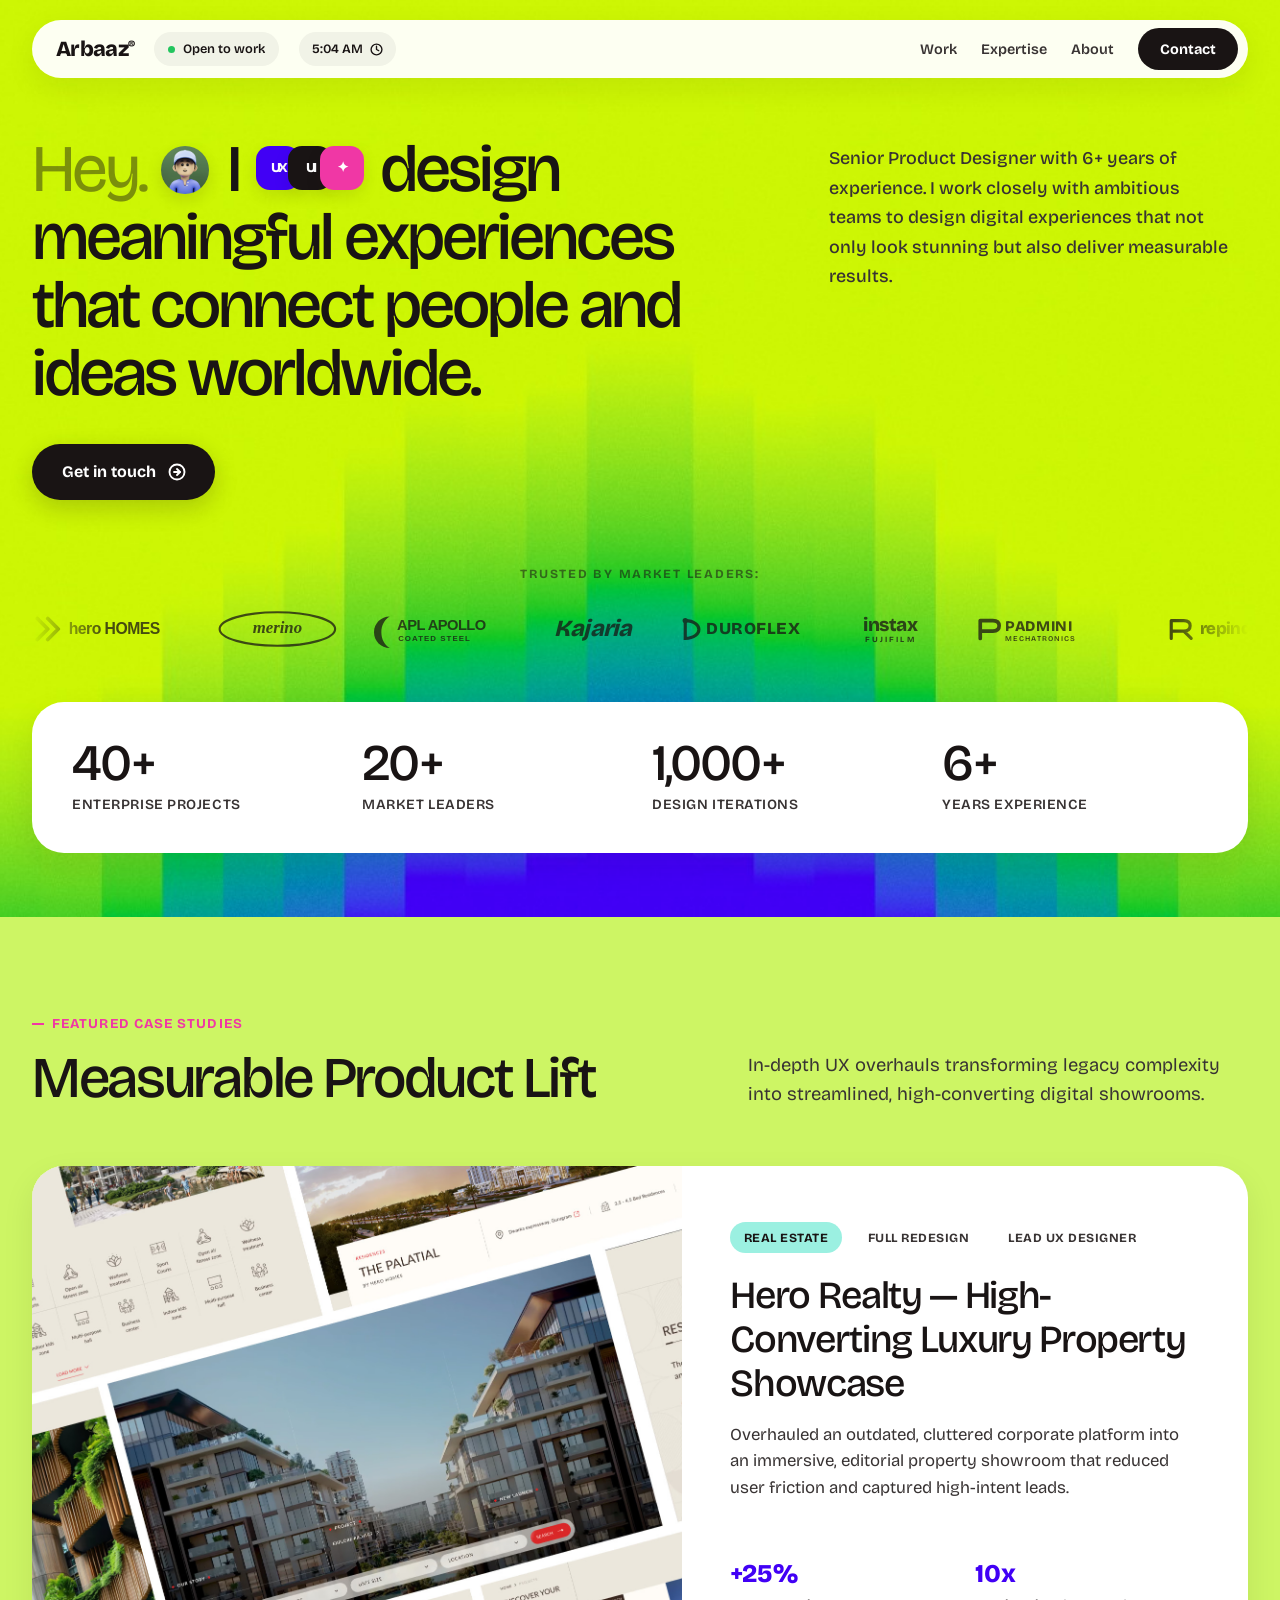
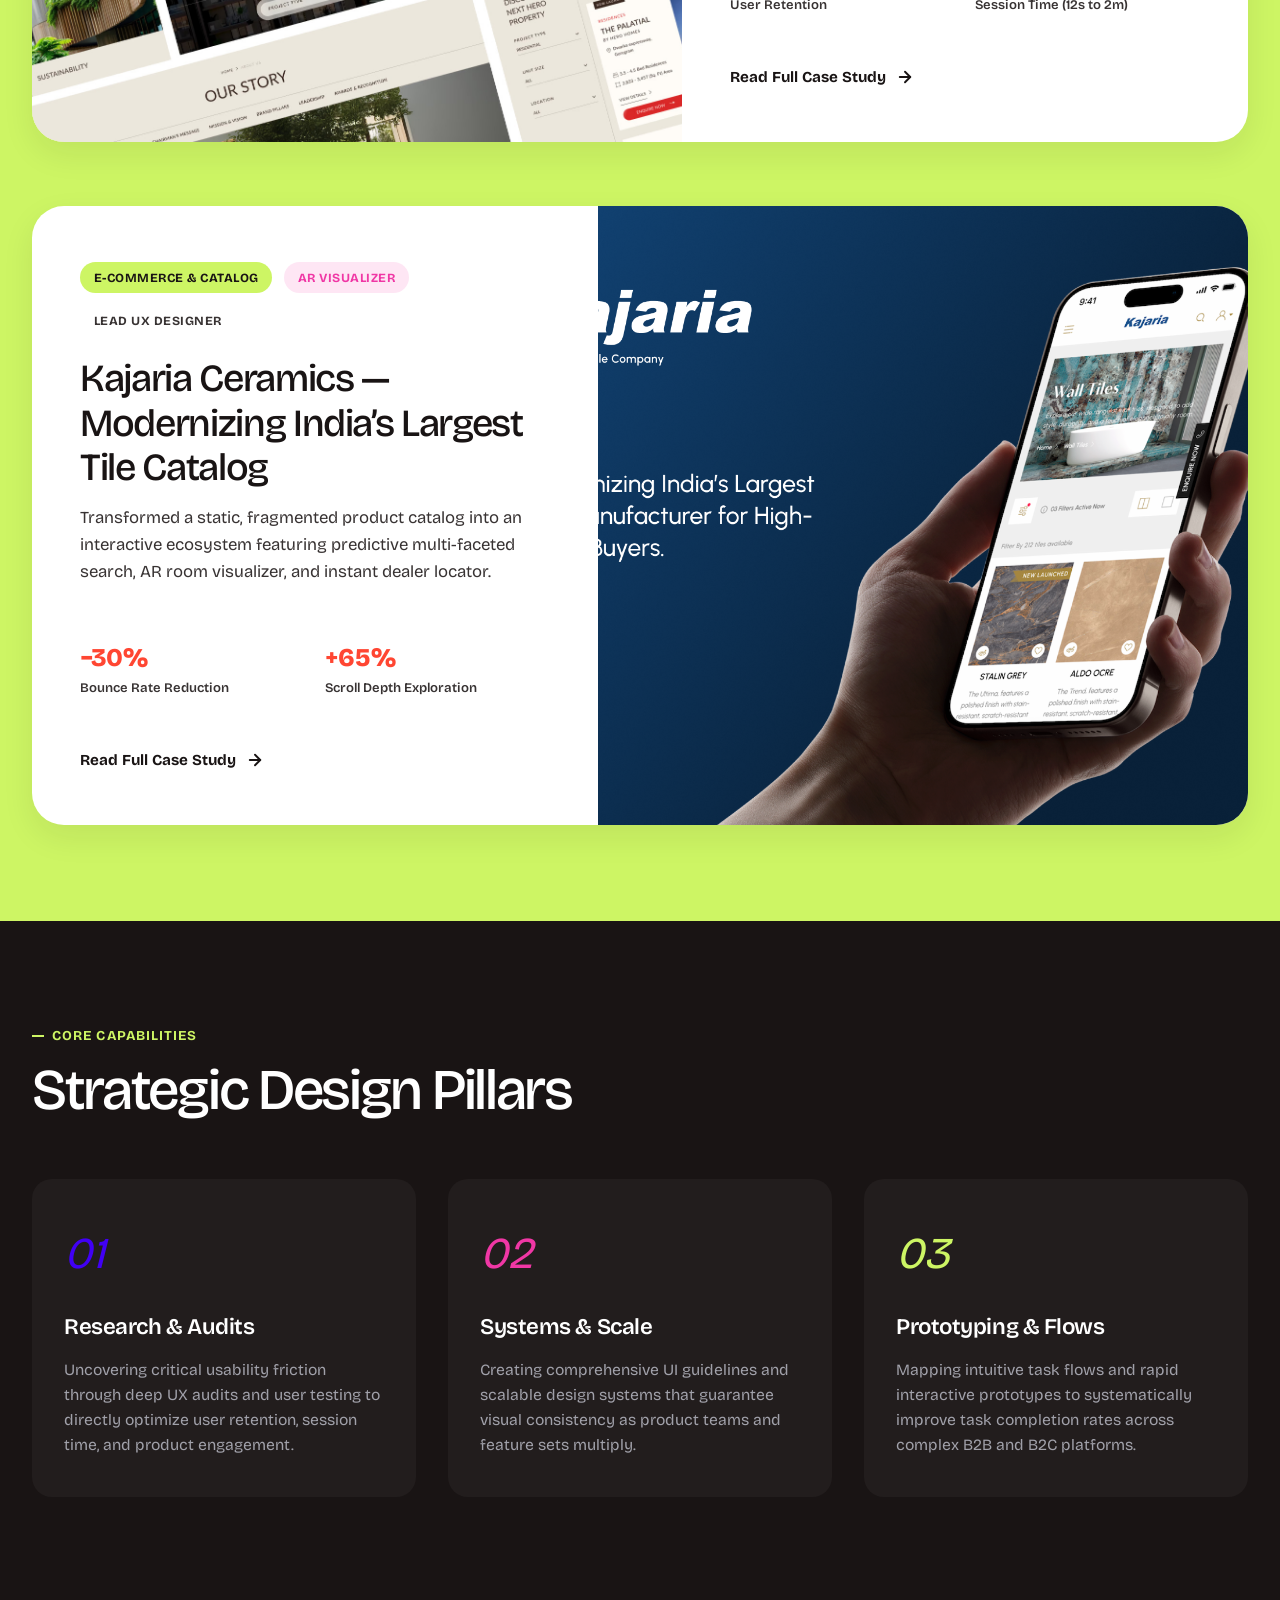
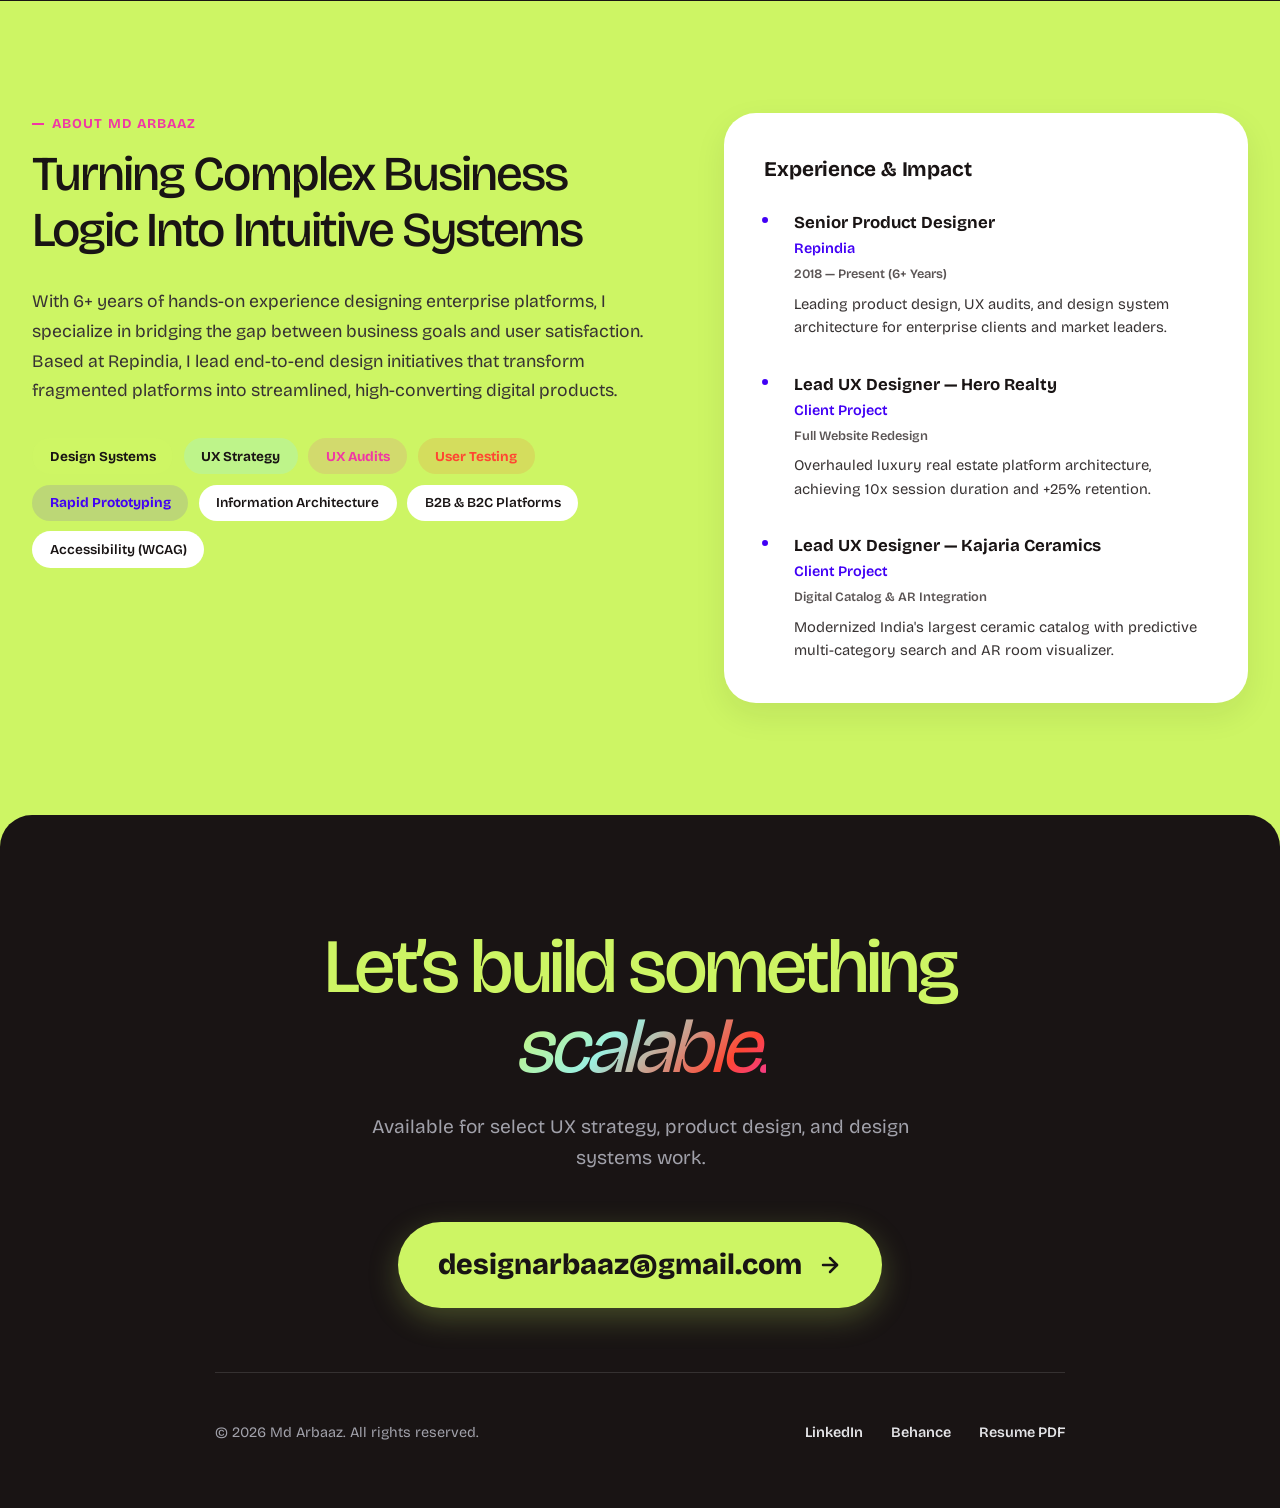
==== index.html @ 10cc4de2 "Initial commit: Md Arbaaz UX Designer portfolio with video backgrounds, case studies, and brand marq" ====
<!DOCTYPE html>
<html lang="en">
<head>
  <meta charset="UTF-8">
  <meta name="viewport" content="width=device-width, initial-scale=1.0">
  <title>Md Arbaaz | Senior UX Designer & Product Strategist</title>
  <meta name="description" content="Portfolio of Md Arbaaz, Senior UX Designer with 6+ years experience creating high-converting, scalable digital products and design systems for enterprise brands.">
  <link rel="stylesheet" href="styles.css">
</head>
<body>

  <!-- NAVBAR -->
  <header class="navbar">
    <div class="container">
      <div class="navbar-inner">
        <div class="nav-left">
          <a href="#" class="brand-logo">
            Arbaaz<sup>®</sup>
          </a>
          <div class="nav-pill-badge">
            <span class="status-indicator"></span>
            <span>Open to work</span>
          </div>
          <div class="time-pill">
            <span id="clockTime">8:00 PM</span>
            <svg width="13" height="13" viewBox="0 0 24 24" fill="none" stroke="currentColor" stroke-width="2.5" stroke-linecap="round" stroke-linejoin="round">
              <circle cx="12" cy="12" r="10"></circle>
              <polyline points="12 6 12 12 16 14"></polyline>
            </svg>
          </div>
        </div>

        <div class="nav-right">
          <a href="#work" class="nav-link">Work</a>
          <a href="#expertise" class="nav-link">Expertise</a>
          <a href="#about" class="nav-link">About</a>
          <a href="mailto:designarbaaz@gmail.com" class="nav-btn-contact">Contact</a>
        </div>
      </div>
    </div>
  </header>

  <!-- HERO SECTION -->
  <section class="hero-section" id="hero">
    <div class="hero-bg-graphic" aria-hidden="true">
      <video autoplay loop muted playsinline poster="hero-bg.jpg">
        <source src="bg-blend.mp4" type="video/mp4">
      </video>
    </div>
    <div class="container">
      <div class="hero-grid">
        <!-- LEFT COLUMN: Massive Headline + Inline Avatar Stack + CTA -->
        <div class="hero-col-left">
          <h1 class="hero-title">
            <span class="hero-hey">Hey.</span> <span class="hero-avatar-wrapper"><img src="avatar.jpg" alt="Md Arbaaz Avatar" class="hero-inline-avatar"></span> I 
            <span class="avatar-chips-stack">
              <span class="avatar-chip chip-1">UX</span>
              <span class="avatar-chip chip-2">UI</span>
              <span class="avatar-chip chip-3">✦</span>
            </span> 
            design meaningful experiences that connect people and ideas worldwide.
          </h1>

          <div class="hero-cta-wrapper">
            <a href="mailto:designarbaaz@gmail.com" class="btn-black-pill">
              <span>Get in touch</span>
              <svg width="18" height="18" viewBox="0 0 24 24" fill="none" stroke="currentColor" stroke-width="2.5" stroke-linecap="round" stroke-linejoin="round">
                <circle cx="12" cy="12" r="10"></circle>
                <polyline points="12 8 16 12 12 16"></polyline>
                <line x1="8" y1="12" x2="16" y2="12"></line>
              </svg>
            </a>
          </div>
        </div>

        <!-- RIGHT COLUMN: Top-aligned Clean Copy -->
        <div class="hero-col-right">
          <p class="hero-right-copy">
            Senior Product Designer with 6+ years of experience. I work closely with ambitious teams to design digital experiences that not only look stunning but also deliver measurable results.
          </p>
        </div>
      </div>

      <!-- HERO FIRST FOLD BRAND LOGOS MARQUEE (BOXLESS) -->
      <div class="hero-brands-container">
        <div class="hero-brands-caption">TRUSTED BY MARKET LEADERS:</div>
        <div class="hero-marquee-wrapper">
          <div class="hero-marquee-track">
            <!-- GROUP 1 -->
            <div class="hero-marquee-group">
              <div class="brand-item" title="Hero Homes">
                <svg class="brand-logo-svg" viewBox="0 0 142 40" fill="none">
                  <path d="M5 10L15 20L5 30M15 10L25 20L15 30" stroke="currentColor" stroke-width="3.5" stroke-linecap="round" stroke-linejoin="round"/>
                  <text x="35" y="25" fill="currentColor" font-family="'Inter', sans-serif" font-weight="700" font-size="15" letter-spacing="-0.5px">hero HOMES</text>
                </svg>
              </div>

              <div class="brand-item" title="Merino">
                <svg class="brand-logo-svg" viewBox="0 0 115 40" fill="none">
                  <ellipse cx="57.5" cy="20" rx="55" ry="16" stroke="currentColor" stroke-width="2" fill="none"/>
                  <text x="57.5" y="24" fill="currentColor" font-family="'Georgia', serif" font-weight="700" font-style="italic" font-size="16" text-anchor="middle">merino</text>
                </svg>
              </div>

              <div class="brand-item" title="APL Apollo">
                <svg class="brand-logo-svg" viewBox="0 0 135 40" fill="none">
                  <path d="M15 8C6.7 8 0 14.7 0 23C0 31.3 6.7 38 15 38C10 35 7 29.5 7 23C7 16.5 10 11 15 8Z" fill="currentColor"/>
                  <text x="22" y="21" fill="currentColor" font-family="'Inter', sans-serif" font-weight="800" font-size="14" letter-spacing="-0.5px">APL APOLLO</text>
                  <text x="23" y="31" fill="currentColor" font-family="'Inter', sans-serif" font-weight="600" font-size="7.5" letter-spacing="1px">COATED STEEL</text>
                </svg>
              </div>

              <div class="brand-item" title="Kajaria">
                <svg class="brand-logo-svg" viewBox="0 0 88 40" fill="none">
                  <text x="2" y="27" fill="currentColor" font-family="'Bricolage Grotesque', sans-serif" font-weight="900" font-style="italic" font-size="22" letter-spacing="-0.5px">Kajaria</text>
                </svg>
              </div>

              <div class="brand-item" title="Duroflex">
                <svg class="brand-logo-svg" viewBox="0 0 120 40" fill="none">
                  <path d="M5 12C5 12 11 12 15 15C19 18 19 23 15 26C11 29 5 29 5 29V12Z" stroke="currentColor" stroke-width="3" stroke-linecap="round"/>
                  <circle cx="5" cy="12" r="2.5" fill="currentColor"/>
                  <text x="25" y="25" fill="currentColor" font-family="'Bricolage Grotesque', sans-serif" font-weight="800" font-size="16" letter-spacing="0.5px">DUROFLEX</text>
                </svg>
              </div>

              <div class="brand-item" title="Instax Fujifilm">
                <svg class="brand-logo-svg" viewBox="0 0 92 40" fill="none">
                  <text x="46" y="22" fill="currentColor" font-family="'Bricolage Grotesque', sans-serif" font-weight="800" font-size="18" letter-spacing="-0.5px" text-anchor="middle">instax</text>
                  <text x="46" y="32" fill="currentColor" font-family="'Bricolage Grotesque', sans-serif" font-weight="700" font-size="7.5" letter-spacing="2px" text-anchor="middle">FUJIFILM</text>
                </svg>
              </div>

              <div class="brand-item" title="Padmini Mechatronics">
                <svg class="brand-logo-svg" viewBox="0 0 148 40" fill="none">
                  <path d="M5 12H17C21 12 23 14 23 17C23 20 21 22 17 22H5M5 12V29" stroke="currentColor" stroke-width="3.5" stroke-linecap="round"/>
                  <text x="29" y="22" fill="currentColor" font-family="'Bricolage Grotesque', sans-serif" font-weight="800" font-size="14" letter-spacing="0.5px">PADMINI</text>
                  <text x="29" y="31" fill="currentColor" font-family="'Bricolage Grotesque', sans-serif" font-weight="600" font-size="7" letter-spacing="1px">MECHATRONICS</text>
                </svg>
              </div>

              <div class="brand-item" title="RepIndia">
                <svg class="brand-logo-svg" viewBox="0 0 115 40" fill="none">
                  <path d="M5 12H17C21 12 23 14 23 17C23 20 21 22 17 22H5M5 12V29M17 22L24 29" stroke="currentColor" stroke-width="3" stroke-linecap="round"/>
                  <text x="32" y="25" fill="currentColor" font-family="'Bricolage Grotesque', sans-serif" font-weight="800" font-size="16" letter-spacing="-0.5px">repindia</text>
                </svg>
              </div>

              <div class="brand-item" title="Nexus Digital">
                <svg class="brand-logo-svg" viewBox="0 0 135 40" fill="none">
                  <path d="M5 10L17 30M17 10L5 30" stroke="currentColor" stroke-width="3" stroke-linecap="round"/>
                  <text x="27" y="25" fill="currentColor" font-family="'Bricolage Grotesque', sans-serif" font-weight="800" font-size="15" letter-spacing="0.5px">NEXUS</text>
                  <text x="93" y="25" fill="currentColor" font-family="'Bricolage Grotesque', sans-serif" font-weight="400" font-size="15">labs</text>
                </svg>
              </div>

              <div class="brand-item" title="Aura Health">
                <svg class="brand-logo-svg" viewBox="0 0 78 40" fill="none">
                  <circle cx="14" cy="20" r="9" stroke="currentColor" stroke-width="2.5"/>
                  <circle cx="14" cy="20" r="4" fill="currentColor"/>
                  <text x="30" y="25" fill="currentColor" font-family="'Bricolage Grotesque', sans-serif" font-weight="700" font-size="16" letter-spacing="-0.5px">aura</text>
                </svg>
              </div>

              <div class="brand-item" title="Veloce Studio">
                <svg class="brand-logo-svg" viewBox="0 0 112 40" fill="none">
                  <path d="M5 12L15 28L25 12" stroke="currentColor" stroke-width="3.5" stroke-linecap="round" stroke-linejoin="round"/>
                  <text x="33" y="25" fill="currentColor" font-family="'Bricolage Grotesque', sans-serif" font-weight="900" font-style="italic" font-size="16" letter-spacing="0.5px">VELOCE</text>
                </svg>
              </div>

              <div class="brand-item" title="Prism Systems">
                <svg class="brand-logo-svg" viewBox="0 0 100 40" fill="none">
                  <polygon points="17,10 29,30 5,30" stroke="currentColor" stroke-width="2.5" fill="none"/>
                  <text x="37" y="25" fill="currentColor" font-family="'Bricolage Grotesque', sans-serif" font-weight="700" font-size="15" letter-spacing="1px">PRISM</text>
                </svg>
              </div>

              <div class="brand-item" title="Kinetix Design">
                <svg class="brand-logo-svg" viewBox="0 0 110 40" fill="none">
                  <rect x="5" y="12" width="16" height="16" rx="4" stroke="currentColor" stroke-width="2.5" transform="rotate(15 13 20)"/>
                  <text x="31" y="25" fill="currentColor" font-family="'Bricolage Grotesque', sans-serif" font-weight="800" font-size="15" letter-spacing="-0.3px">KINETIX</text>
                </svg>
              </div>

              <div class="brand-item" title="Stellar Labs">
                <svg class="brand-logo-svg" viewBox="0 0 108 40" fill="none">
                  <path d="M13 10L16 17L23 18L18 23L19 30L13 26L7 30L8 23L3 18L10 17Z" fill="currentColor"/>
                  <text x="31" y="25" fill="currentColor" font-family="'Bricolage Grotesque', sans-serif" font-weight="700" font-size="15" letter-spacing="0.5px">STELLAR</text>
                </svg>
              </div>
            </div>

            <!-- GROUP 2 (DUPLICATE FOR SEAMLESS LOOP) -->
            <div class="hero-marquee-group" aria-hidden="true">
              <div class="brand-item" title="Hero Homes">
                <svg class="brand-logo-svg" viewBox="0 0 142 40" fill="none">
                  <path d="M5 10L15 20L5 30M15 10L25 20L15 30" stroke="currentColor" stroke-width="3.5" stroke-linecap="round" stroke-linejoin="round"/>
                  <text x="35" y="25" fill="currentColor" font-family="'Bricolage Grotesque', sans-serif" font-weight="700" font-size="15" letter-spacing="-0.5px">hero HOMES</text>
                </svg>
              </div>

              <div class="brand-item" title="Merino">
                <svg class="brand-logo-svg" viewBox="0 0 115 40" fill="none">
                  <ellipse cx="57.5" cy="20" rx="55" ry="16" stroke="currentColor" stroke-width="2" fill="none"/>
                  <text x="57.5" y="24" fill="currentColor" font-family="'Georgia', serif" font-weight="700" font-style="italic" font-size="16" text-anchor="middle">merino</text>
                </svg>
              </div>

              <div class="brand-item" title="APL Apollo">
                <svg class="brand-logo-svg" viewBox="0 0 135 40" fill="none">
                  <path d="M15 8C6.7 8 0 14.7 0 23C0 31.3 6.7 38 15 38C10 35 7 29.5 7 23C7 16.5 10 11 15 8Z" fill="currentColor"/>
                  <text x="22" y="21" fill="currentColor" font-family="'Bricolage Grotesque', sans-serif" font-weight="800" font-size="14" letter-spacing="-0.5px">APL APOLLO</text>
                  <text x="23" y="31" fill="currentColor" font-family="'Bricolage Grotesque', sans-serif" font-weight="600" font-size="7.5" letter-spacing="1px">COATED STEEL</text>
                </svg>
              </div>

              <div class="brand-item" title="Kajaria">
                <svg class="brand-logo-svg" viewBox="0 0 88 40" fill="none">
                  <text x="2" y="27" fill="currentColor" font-family="'Bricolage Grotesque', sans-serif" font-weight="900" font-style="italic" font-size="22" letter-spacing="-0.5px">Kajaria</text>
                </svg>
              </div>

              <div class="brand-item" title="Duroflex">
                <svg class="brand-logo-svg" viewBox="0 0 120 40" fill="none">
                  <path d="M5 12C5 12 11 12 15 15C19 18 19 23 15 26C11 29 5 29 5 29V12Z" stroke="currentColor" stroke-width="3" stroke-linecap="round"/>
                  <circle cx="5" cy="12" r="2.5" fill="currentColor"/>
                  <text x="25" y="25" fill="currentColor" font-family="'Bricolage Grotesque', sans-serif" font-weight="800" font-size="16" letter-spacing="0.5px">DUROFLEX</text>
                </svg>
              </div>

              <div class="brand-item" title="Instax Fujifilm">
                <svg class="brand-logo-svg" viewBox="0 0 92 40" fill="none">
                  <text x="46" y="22" fill="currentColor" font-family="'Bricolage Grotesque', sans-serif" font-weight="800" font-size="18" letter-spacing="-0.5px" text-anchor="middle">instax</text>
                  <text x="46" y="32" fill="currentColor" font-family="'Bricolage Grotesque', sans-serif" font-weight="700" font-size="7.5" letter-spacing="2px" text-anchor="middle">FUJIFILM</text>
                </svg>
              </div>

              <div class="brand-item" title="Padmini Mechatronics">
                <svg class="brand-logo-svg" viewBox="0 0 148 40" fill="none">
                  <path d="M5 12H17C21 12 23 14 23 17C23 20 21 22 17 22H5M5 12V29" stroke="currentColor" stroke-width="3.5" stroke-linecap="round"/>
                  <text x="29" y="22" fill="currentColor" font-family="'Bricolage Grotesque', sans-serif" font-weight="800" font-size="14" letter-spacing="0.5px">PADMINI</text>
                  <text x="29" y="31" fill="currentColor" font-family="'Bricolage Grotesque', sans-serif" font-weight="600" font-size="7" letter-spacing="1px">MECHATRONICS</text>
                </svg>
              </div>

              <div class="brand-item" title="RepIndia">
                <svg class="brand-logo-svg" viewBox="0 0 115 40" fill="none">
                  <path d="M5 12H17C21 12 23 14 23 17C23 20 21 22 17 22H5M5 12V29M17 22L24 29" stroke="currentColor" stroke-width="3" stroke-linecap="round"/>
                  <text x="32" y="25" fill="currentColor" font-family="'Bricolage Grotesque', sans-serif" font-weight="800" font-size="16" letter-spacing="-0.5px">repindia</text>
                </svg>
              </div>

              <div class="brand-item" title="Nexus Digital">
                <svg class="brand-logo-svg" viewBox="0 0 135 40" fill="none">
                  <path d="M5 10L17 30M17 10L5 30" stroke="currentColor" stroke-width="3" stroke-linecap="round"/>
                  <text x="27" y="25" fill="currentColor" font-family="'Bricolage Grotesque', sans-serif" font-weight="800" font-size="15" letter-spacing="0.5px">NEXUS</text>
                  <text x="93" y="25" fill="currentColor" font-family="'Bricolage Grotesque', sans-serif" font-weight="400" font-size="15">labs</text>
                </svg>
              </div>

              <div class="brand-item" title="Aura Health">
                <svg class="brand-logo-svg" viewBox="0 0 78 40" fill="none">
                  <circle cx="14" cy="20" r="9" stroke="currentColor" stroke-width="2.5"/>
                  <circle cx="14" cy="20" r="4" fill="currentColor"/>
                  <text x="30" y="25" fill="currentColor" font-family="'Bricolage Grotesque', sans-serif" font-weight="700" font-size="16" letter-spacing="-0.5px">aura</text>
                </svg>
              </div>

              <div class="brand-item" title="Veloce Studio">
                <svg class="brand-logo-svg" viewBox="0 0 112 40" fill="none">
                  <path d="M5 12L15 28L25 12" stroke="currentColor" stroke-width="3.5" stroke-linecap="round" stroke-linejoin="round"/>
                  <text x="33" y="25" fill="currentColor" font-family="'Bricolage Grotesque', sans-serif" font-weight="900" font-style="italic" font-size="16" letter-spacing="0.5px">VELOCE</text>
                </svg>
              </div>

              <div class="brand-item" title="Prism Systems">
                <svg class="brand-logo-svg" viewBox="0 0 100 40" fill="none">
                  <polygon points="17,10 29,30 5,30" stroke="currentColor" stroke-width="2.5" fill="none"/>
                  <text x="37" y="25" fill="currentColor" font-family="'Bricolage Grotesque', sans-serif" font-weight="700" font-size="15" letter-spacing="1px">PRISM</text>
                </svg>
              </div>

              <div class="brand-item" title="Kinetix Design">
                <svg class="brand-logo-svg" viewBox="0 0 110 40" fill="none">
                  <rect x="5" y="12" width="16" height="16" rx="4" stroke="currentColor" stroke-width="2.5" transform="rotate(15 13 20)"/>
                  <text x="31" y="25" fill="currentColor" font-family="'Bricolage Grotesque', sans-serif" font-weight="800" font-size="15" letter-spacing="-0.3px">KINETIX</text>
                </svg>
              </div>

              <div class="brand-item" title="Stellar Labs">
                <svg class="brand-logo-svg" viewBox="0 0 108 40" fill="none">
                  <path d="M13 10L16 17L23 18L18 23L19 30L13 26L7 30L8 23L3 18L10 17Z" fill="currentColor"/>
                  <text x="31" y="25" fill="currentColor" font-family="'Bricolage Grotesque', sans-serif" font-weight="700" font-size="15" letter-spacing="0.5px">STELLAR</text>
                </svg>
              </div>
            </div>
          </div>
        </div>
      </div>

      <!-- STATS BANNER -->
      <div class="stats-banner">
        <div class="stat-item">
          <div class="stat-value-wrap">
            <span class="stat-number" data-target="40">0</span><span class="stat-plus">+</span>
          </div>
          <span class="stat-label">Enterprise Projects</span>
        </div>

        <div class="stat-item">
          <div class="stat-value-wrap">
            <span class="stat-number" data-target="20">0</span><span class="stat-plus">+</span>
          </div>
          <span class="stat-label">Market Leaders</span>
        </div>

        <div class="stat-item">
          <div class="stat-value-wrap">
            <span class="stat-number" data-target="1000">0</span><span class="stat-plus">+</span>
          </div>
          <span class="stat-label">Design Iterations</span>
        </div>

        <div class="stat-item">
          <div class="stat-value-wrap">
            <span class="stat-number" data-target="6">0</span><span class="stat-plus">+</span>
          </div>
          <span class="stat-label">Years Experience</span>
        </div>
      </div>
    </div>
  </section>

  <!-- FEATURED CASE STUDIES -->
  <section class="case-studies-section" id="work">
    <div class="container">
      <div class="section-header">
        <div>
          <div class="section-tag">Featured Case Studies</div>
          <h2 class="section-title">Measurable Product Lift</h2>
        </div>
        <p class="section-subtitle">
          In-depth UX overhauls transforming legacy complexity into streamlined, high-converting digital showrooms.
        </p>
      </div>

      <div class="case-studies-grid">
        <!-- CASE STUDY 1: HERO REALTY -->
        <article class="case-card" id="case-hero">
          <div class="case-media">
            <img src="hero_realty.jpg" alt="Hero Realty UX Case Study Mockup" class="hero-realty-img" loading="lazy">
          </div>

          <div class="case-body">
            <div class="case-meta">
              <span class="meta-pill highlight">Real Estate</span>
              <span class="meta-pill">Full Redesign</span>
              <span class="meta-pill">Lead UX Designer</span>
            </div>

            <h3 class="case-title">Hero Realty — High-Converting Luxury Property Showcase</h3>

            <p class="case-desc">
              Overhauled an outdated, cluttered corporate platform into an immersive, editorial property showroom that reduced user friction and captured high-intent leads.
            </p>

            <div class="metrics-row">
              <div class="metric-item">
                <span class="metric-val">+25%</span>
                <span class="metric-lbl">User Retention</span>
              </div>
              <div class="metric-item">
                <span class="metric-val">10x</span>
                <span class="metric-lbl">Session Time (12s to 2m)</span>
              </div>
            </div>

            <button class="case-cta-btn" onclick="openModal('hero-realty')">
              <span>Read Full Case Study</span>
              <svg width="18" height="18" viewBox="0 0 24 24" fill="none" stroke="currentColor" stroke-width="2.5" stroke-linecap="round" stroke-linejoin="round">
                <line x1="5" y1="12" x2="19" y2="12"></line>
                <polyline points="12 5 19 12 12 19"></polyline>
              </svg>
            </button>
          </div>
        </article>

        <!-- CASE STUDY 2: KAJARIA CERAMICS -->
        <article class="case-card reverse" id="case-kajaria">
          <div class="case-media">
            <video autoplay loop muted playsinline poster="kajaria.jpg">
              <source src="thumbnail-final.mp4" type="video/mp4">
            </video>
          </div>

          <div class="case-body">
            <div class="case-meta">
              <span class="meta-pill highlight-citric">E-Commerce &amp; Catalog</span>
              <span class="meta-pill highlight-fuchsia">AR Visualizer</span>
              <span class="meta-pill">Lead UX Designer</span>
            </div>

            <h3 class="case-title">Kajaria Ceramics — Modernizing India’s Largest Tile Catalog</h3>

            <p class="case-desc">
              Transformed a static, fragmented product catalog into an interactive ecosystem featuring predictive multi-faceted search, AR room visualizer, and instant dealer locator.
            </p>

            <div class="metrics-row">
              <div class="metric-item">
                <span class="metric-val tangerine">−30%</span>
                <span class="metric-lbl">Bounce Rate Reduction</span>
              </div>
              <div class="metric-item">
                <span class="metric-val tangerine">+65%</span>
                <span class="metric-lbl">Scroll Depth Exploration</span>
              </div>
            </div>

            <button class="case-cta-btn" onclick="openModal('kajaria')">
              <span>Read Full Case Study</span>
              <svg width="18" height="18" viewBox="0 0 24 24" fill="none" stroke="currentColor" stroke-width="2.5" stroke-linecap="round" stroke-linejoin="round">
                <line x1="5" y1="12" x2="19" y2="12"></line>
                <polyline points="12 5 19 12 12 19"></polyline>
              </svg>
            </button>
          </div>
        </article>
      </div>
    </div>
  </section>

  <!-- STRATEGIC PILLARS -->
  <section class="pillars-section" id="expertise">
    <div class="container">
      <div class="section-header">
        <div>
          <div class="section-tag">Core Capabilities</div>
          <h2 class="section-title">Strategic Design Pillars</h2>
        </div>
      </div>

      <div class="pillars-grid">
        <div class="pillar-card">
          <div class="pillar-num">01</div>
          <h3 class="pillar-title">Research & Audits</h3>
          <p class="pillar-desc">
            Uncovering critical usability friction through deep UX audits and user testing to directly optimize user retention, session time, and product engagement.
          </p>
        </div>

        <div class="pillar-card">
          <div class="pillar-num">02</div>
          <h3 class="pillar-title">Systems & Scale</h3>
          <p class="pillar-desc">
            Creating comprehensive UI guidelines and scalable design systems that guarantee visual consistency as product teams and feature sets multiply.
          </p>
        </div>

        <div class="pillar-card">
          <div class="pillar-num">03</div>
          <h3 class="pillar-title">Prototyping & Flows</h3>
          <p class="pillar-desc">
            Mapping intuitive task flows and rapid interactive prototypes to systematically improve task completion rates across complex B2B and B2C platforms.
          </p>
        </div>
      </div>
    </div>
  </section>

  <!-- ABOUT & EXPERIENCE TIMELINE -->
  <section class="about-section" id="about">
    <div class="container">
      <div class="about-content-grid">
        <div>
          <div class="section-tag">About Md Arbaaz</div>
          <h2 class="about-headline">Turning Complex Business Logic Into Intuitive Systems</h2>
          <p class="about-body">
            With 6+ years of hands-on experience designing enterprise platforms, I specialize in bridging the gap between business goals and user satisfaction. Based at Repindia, I lead end-to-end design initiatives that transform fragmented platforms into streamlined, high-converting digital products.
          </p>

          <div class="skills-tags">
            <span class="skill-tag">Design Systems</span>
            <span class="skill-tag">UX Strategy</span>
            <span class="skill-tag">UX Audits</span>
            <span class="skill-tag">User Testing</span>
            <span class="skill-tag">Rapid Prototyping</span>
            <span class="skill-tag">Information Architecture</span>
            <span class="skill-tag">B2B & B2C Platforms</span>
            <span class="skill-tag">Accessibility (WCAG)</span>
          </div>
        </div>

        <div class="timeline-card">
          <h3 class="timeline-title">Experience & Impact</h3>

          <div class="timeline-item">
            <div class="timeline-role">Senior Product Designer</div>
            <div class="timeline-company">Repindia</div>
            <div class="timeline-date">2018 — Present (6+ Years)</div>
            <p class="timeline-desc">
              Leading product design, UX audits, and design system architecture for enterprise clients and market leaders.
            </p>
          </div>

          <div class="timeline-item">
            <div class="timeline-role">Lead UX Designer — Hero Realty</div>
            <div class="timeline-company">Client Project</div>
            <div class="timeline-date">Full Website Redesign</div>
            <p class="timeline-desc">
              Overhauled luxury real estate platform architecture, achieving 10x session duration and +25% retention.
            </p>
          </div>

          <div class="timeline-item">
            <div class="timeline-role">Lead UX Designer — Kajaria Ceramics</div>
            <div class="timeline-company">Client Project</div>
            <div class="timeline-date">Digital Catalog & AR Integration</div>
            <p class="timeline-desc">
              Modernized India's largest ceramic catalog with predictive multi-category search and AR room visualizer.
            </p>
          </div>
        </div>
      </div>
    </div>
  </section>

  <!-- CONTACT & FOOTER -->
  <section class="contact-section" id="contact">
    <div class="container">
      <div class="contact-box">
        <h2 class="contact-headline">
          Let’s build something <span class="gradient-text">scalable.</span>
        </h2>
        <p class="contact-subtext">
          Available for select UX strategy, product design, and design systems work.
        </p>

        <a href="mailto:designarbaaz@gmail.com" class="contact-email-btn">
          <span>designarbaaz@gmail.com</span>
          <svg width="24" height="24" viewBox="0 0 24 24" fill="none" stroke="currentColor" stroke-width="2.5" stroke-linecap="round" stroke-linejoin="round">
            <line x1="5" y1="12" x2="19" y2="12"></line>
            <polyline points="12 5 19 12 12 19"></polyline>
          </svg>
        </a>

        <div class="footer-bottom">
          <div>© 2026 Md Arbaaz. All rights reserved.</div>

          <div class="footer-links">
            <a href="https://linkedin.com" target="_blank" class="footer-link">LinkedIn</a>
            <a href="https://behance.net" target="_blank" class="footer-link">Behance</a>
            <a href="#" class="footer-link">Resume PDF</a>
          </div>
        </div>
      </div>
    </div>
  </section>

  <!-- INTERACTIVE CASE STUDY MODAL -->
  <div class="modal-backdrop" id="caseModal" onclick="closeModalOnBackdrop(event)">
    <div class="modal-content-wrapper">
      <button class="modal-close-btn" onclick="closeModal()" aria-label="Close modal">
        <svg width="20" height="20" viewBox="0 0 24 24" fill="none" stroke="currentColor" stroke-width="2.5" stroke-linecap="round" stroke-linejoin="round">
          <line x1="18" y1="6" x2="6" y2="18"></line>
          <line x1="6" y1="6" x2="18" y2="18"></line>
        </svg>
      </button>

      <div id="modalContent">
        <!-- Dynamic Case Study Content Loaded via JS -->
      </div>
    </div>
  </div>

  <script src="script.js"></script>
</body>
</html>
---- styles.css ----
@import url('https://fonts.googleapis.com/css2?family=Bricolage+Grotesque:opsz,wght@12..96,200..800&display=swap');

/* --- PALETTE SYSTEM TOKENS --- */
:root {
  --clr-klein: #4100F5;       /* Klein Blue */
  --clr-citric: #CDF564;      /* Acid Citric Lime */
  --clr-aquamarine: #9BF0E1;  /* Fresh Aquamarine */
  --clr-fuchsia: #F037A5;     /* Hot Fuchsia */
  --clr-tangerine: #FF4632;   /* Bold Tangerine Red */
  --clr-black: #191414;       /* Rich Charcoal Black */

  --bg-primary: #CDF564;      /* High-Energy Citric Lime Canvas */
  --bg-surface: #FFFFFF;      /* Clean White Surface */
  --bg-card: #FFFFFF;
  --bg-card-hover: #F8FFE0;
  --bg-subtle: #E3F897;
  
  --text-main: #191414;       /* High-contrast Charcoal Black */
  --text-muted: #383333;      /* Dark Muted Text */
  --text-subtle: #5B5555;
  
  --accent-blue: #4100F5;
  --accent-blue-light: rgba(65, 0, 245, 0.12);
  
  --border-light: transparent;
  --border-hover: transparent;

  --grad-soft-aurora: radial-gradient(circle at 85% 15%, rgba(65, 0, 245, 0.25) 0%, rgba(155, 240, 225, 0.3) 35%, rgba(240, 55, 165, 0.15) 65%, transparent 80%);
  
  --font-display: 'Bricolage Grotesque', sans-serif;
  --font-serif: 'Bricolage Grotesque', sans-serif;
  --font-body: 'Bricolage Grotesque', sans-serif;
  
  --radius-sm: 10px;
  --radius-md: 20px;
  --radius-lg: 32px;
  --radius-full: 9999px;

  --shadow-sm: 0 2px 8px rgba(25, 20, 20, 0.04);
  --shadow-md: 0 12px 32px rgba(25, 20, 20, 0.08);
  --shadow-lg: 0 24px 60px rgba(25, 20, 20, 0.12);

  --transition-fast: 0.2s cubic-bezier(0.16, 1, 0.3, 1);
  --transition-smooth: 0.4s cubic-bezier(0.16, 1, 0.3, 1);
  --transition-bounce: 0.5s cubic-bezier(0.34, 1.56, 0.64, 1);
}

/* --- RESET & BASE --- */
*, *::before, *::after {
  box-sizing: border-box;
  margin: 0;
  padding: 0;
}

html {
  scroll-behavior: smooth;
  font-size: 16px;
  background-color: var(--bg-primary);
  color: var(--text-main);
  -webkit-font-smoothing: antialiased;
  -moz-osx-font-smoothing: grayscale;
}

body {
  font-family: var(--font-body);
  line-height: 1.6;
  overflow-x: hidden;
  background-color: var(--bg-primary);
  color: var(--text-main);
}

a {
  color: inherit;
  text-decoration: none;
}

button {
  font-family: inherit;
  cursor: pointer;
  border: none;
  background: none;
}

img {
  max-width: 100%;
  height: auto;
  display: block;
}

/* --- CONTAINER & SPACING --- */
.container {
  width: 100%;
  max-width: 1320px;
  margin: 0 auto;
  padding: 0 2rem;
}

@media (max-width: 768px) {
  .container {
    padding: 0 1.25rem;
  }
}

/* --- NAVBAR --- */
.navbar {
  position: fixed;
  top: 1.25rem;
  left: 0;
  right: 0;
  z-index: 100;
  pointer-events: none;
}

.navbar-inner {
  pointer-events: auto;
  display: flex;
  align-items: center;
  justify-content: space-between;
  background: rgba(255, 255, 255, 0.95);
  backdrop-filter: blur(16px);
  -webkit-backdrop-filter: blur(16px);
  border: none;
  border-radius: var(--radius-full);
  padding: 0.5rem 0.6rem 0.5rem 1.5rem;
  box-shadow: 0 10px 30px rgba(25, 20, 20, 0.08);
  transition: var(--transition-smooth);
}

.nav-left {
  display: flex;
  align-items: center;
  gap: 1.25rem;
}

.brand-logo {
  font-family: var(--font-display);
  font-weight: 800;
  font-size: 1.35rem;
  letter-spacing: -0.03em;
  color: var(--text-main);
}

.brand-logo sup {
  font-size: 0.65rem;
  font-weight: 700;
  top: -0.6em;
  left: 0.1em;
}

.nav-pill-badge {
  display: flex;
  align-items: center;
  gap: 0.5rem;
  background: rgba(25, 20, 20, 0.05);
  border: none;
  padding: 0.4rem 0.85rem;
  border-radius: var(--radius-full);
  font-size: 0.8rem;
  font-weight: 600;
  color: #191414;
}

.time-pill {
  display: flex;
  align-items: center;
  gap: 0.4rem;
  background: rgba(25, 20, 20, 0.05);
  border: none;
  padding: 0.4rem 0.85rem;
  border-radius: var(--radius-full);
  font-size: 0.8rem;
  font-weight: 600;
  color: #191414;
}

.status-indicator {
  width: 7px;
  height: 7px;
  background-color: #22C55E;
  border-radius: 50%;
  display: inline-block;
  animation: pulse-green 2s infinite;
}

.nav-right {
  display: flex;
  align-items: center;
  gap: 1.5rem;
}

.nav-link {
  font-weight: 600;
  font-size: 0.9rem;
  color: var(--text-muted);
  transition: var(--transition-fast);
}

.nav-link:hover {
  color: var(--text-main);
}

.nav-btn-contact {
  background: #191414;
  color: #FFFFFF;
  font-weight: 700;
  font-size: 0.9rem;
  padding: 0.6rem 1.4rem;
  border-radius: var(--radius-full);
  transition: var(--transition-smooth);
}

.nav-btn-contact:hover {
  background: var(--clr-klein);
  color: #FFFFFF;
}

@media (max-width: 992px) {
  .nav-pill-badge, .time-pill {
    display: none;
  }
}

/* --- HERO SECTION (2-COLUMN OX-CREW REFERENCE) --- */
.hero-section {
  min-height: 100vh;
  padding-top: 8.5rem;
  padding-bottom: 4rem;
  position: relative;
  overflow: hidden;
  display: flex;
  flex-direction: column;
  justify-content: center;
}

.hero-bg-graphic {
  position: absolute;
  top: 0;
  left: 0;
  width: 100%;
  height: 100%;
  pointer-events: none;
  z-index: 0;
  opacity: 1;
}

.hero-bg-graphic img,
.hero-bg-graphic video {
  width: 100%;
  height: 100%;
  object-fit: cover;
  object-position: center;
  display: block;
}

.hero-section .container {
  position: relative;
  z-index: 1;
  width: 100%;
}

.hero-grid {
  display: grid;
  grid-template-columns: 1.75fr 1fr;
  gap: 4rem;
  align-items: start;
  margin-bottom: 4rem;
}

.hero-col-left {
  display: flex;
  flex-direction: column;
  align-items: flex-start;
}

.hero-title {
  font-family: var(--font-display);
  font-weight: 500;
  font-size: clamp(2.8rem, 5.2vw, 4.8rem);
  line-height: 1.02;
  letter-spacing: -0.045em;
  color: var(--text-main);
  margin-bottom: 2.25rem;
}

.hero-title .hero-hey {
  color: rgba(25, 20, 20, 0.45);
  font-weight: 400;
}

.hero-avatar-wrapper {
  display: inline-flex;
  align-items: center;
  vertical-align: middle;
  margin: 0 0.35rem 0 0.2rem;
  position: relative;
  top: -0.06em;
}

.hero-inline-avatar {
  width: 48px;
  height: 48px;
  border-radius: 50%;
  object-fit: cover;
  box-shadow: 0 6px 16px rgba(25, 20, 20, 0.12);
  transition: transform 0.35s cubic-bezier(0.34, 1.56, 0.64, 1);
  display: inline-block;
  cursor: pointer;
}

.hero-avatar-wrapper:hover .hero-inline-avatar {
  transform: scale(1.18) rotate(6deg);
}

.avatar-chips-stack {
  display: inline-flex;
  align-items: center;
  vertical-align: middle;
  margin: 0 0.3rem;
  position: relative;
  top: -0.08em;
}

.avatar-chip {
  width: 44px;
  height: 44px;
  border-radius: 14px;
  background: #FFFFFF;
  border: none;
  display: inline-flex;
  align-items: center;
  justify-content: center;
  font-size: 0.85rem;
  font-weight: 800;
  color: #121214;
  box-shadow: 0 6px 16px rgba(25, 20, 20, 0.1);
  margin-left: -12px;
  transition: transform 0.3s ease;
}

.avatar-chip:first-child {
  margin-left: 0;
}

.avatar-chip.chip-1 { background: var(--clr-klein); color: #FFFFFF; }
.avatar-chip.chip-2 { background: #191414; color: #FFFFFF; }
.avatar-chip.chip-3 { background: var(--clr-fuchsia); color: #FFFFFF; }

.avatar-chips-stack:hover .avatar-chip {
  transform: translateY(-4px);
}

.hero-cta-wrapper {
  display: flex;
  align-items: center;
  gap: 1rem;
}

.btn-black-pill {
  display: inline-flex;
  align-items: center;
  gap: 0.75rem;
  background: #191414;
  color: #FFFFFF;
  font-weight: 700;
  font-size: 1rem;
  padding: 0.95rem 1.85rem;
  border-radius: var(--radius-full);
  transition: var(--transition-smooth);
  box-shadow: 0 8px 24px rgba(25, 20, 20, 0.2);
}

.btn-black-pill:hover {
  background: var(--clr-klein);
  color: #FFFFFF;
  transform: translateY(-2px);
  box-shadow: 0 12px 28px rgba(65, 0, 245, 0.35);
}

.btn-black-pill svg {
  transition: transform 0.3s ease;
}

.btn-black-pill:hover svg {
  transform: translateX(4px);
}

.hero-col-right {
  padding-top: 0.5rem;
}

.hero-right-copy {
  font-size: 1.12rem;
  line-height: 1.65;
  color: var(--text-muted);
  font-weight: 500;
  max-width: 400px;
}

@media (max-width: 992px) {
  .hero-grid {
    grid-template-columns: 1fr;
    gap: 2rem;
  }
  .hero-col-right {
    padding-top: 0;
  }
}

.hero-actions {
  display: flex;
  align-items: center;
  gap: 1.25rem;
  flex-wrap: wrap;
  margin-bottom: 4rem;
  animation: fadeInUp 1.1s var(--transition-smooth);
}

.btn-primary {
  display: inline-flex;
  align-items: center;
  gap: 0.75rem;
  background: var(--text-main);
  color: var(--bg-surface);
  font-family: var(--font-body);
  font-weight: 700;
  font-size: 1rem;
  padding: 1rem 2rem;
  border-radius: var(--radius-full);
  transition: var(--transition-smooth);
  box-shadow: var(--shadow-md);
  position: relative;
  overflow: hidden;
}

.btn-primary:hover {
  background: var(--accent-blue);
  transform: translateY(-2px);
  box-shadow: 0 12px 24px rgba(37, 99, 235, 0.3);
}

.btn-primary svg {
  transition: var(--transition-smooth);
}

.btn-primary:hover svg {
  transform: translateX(4px);
}

.btn-secondary {
  display: inline-flex;
  align-items: center;
  gap: 0.6rem;
  background: var(--bg-surface);
  color: var(--text-main);
  border: none;
  font-family: var(--font-body);
  font-weight: 700;
  font-size: 1rem;
  padding: 1rem 1.8rem;
  border-radius: var(--radius-full);
  transition: var(--transition-smooth);
}

.btn-secondary:hover {
  background: var(--bg-card);
  transform: translateY(-2px);
}

/* --- STATS GRID --- */
.stats-banner {
  display: grid;
  grid-template-columns: repeat(4, 1fr);
  gap: 1.5rem;
  background: var(--bg-surface);
  border: none;
  border-radius: var(--radius-lg);
  padding: 2.25rem 2.5rem;
  box-shadow: var(--shadow-md);
  animation: fadeInUp 1.2s var(--transition-smooth);
}

.stat-item {
  display: flex;
  flex-direction: column;
  gap: 0.35rem;
}

.stat-value-wrap {
  display: flex;
  align-items: baseline;
  gap: 0.05rem;
  line-height: 1;
}

.stat-number,
.stat-plus {
  font-family: var(--font-display);
  font-weight: 500;
  font-size: clamp(2.4rem, 4vw, 3.6rem);
  letter-spacing: -0.04em;
  color: var(--text-main);
  line-height: 1;
  display: inline-block;
}

.stat-label {
  font-size: 0.88rem;
  font-weight: 600;
  color: var(--text-muted);
  text-transform: uppercase;
  letter-spacing: 0.04em;
}

@media (max-width: 900px) {
  .stats-banner {
    grid-template-columns: repeat(2, 1fr);
    gap: 2rem;
  }
}

@media (max-width: 480px) {
  .stats-banner {
    grid-template-columns: 1fr;
  }
}

/* --- HERO FIRST FOLD BRAND LOGOS MARQUEE (BOXLESS & DENSE) --- */
.hero-brands-container {
  margin: 2.75rem 0 3.25rem 0;
  width: 100%;
}

.hero-brands-caption {
  text-align: center;
  font-family: var(--font-body);
  font-size: 0.78rem;
  font-weight: 700;
  letter-spacing: 0.14em;
  text-transform: uppercase;
  color: rgba(25, 20, 20, 0.55);
  margin-bottom: 1.5rem;
}

.hero-marquee-wrapper {
  display: flex;
  overflow: hidden;
  user-select: none;
  mask-image: linear-gradient(to right, transparent, black 6%, black 94%, transparent);
  -webkit-mask-image: linear-gradient(to right, transparent, black 6%, black 94%, transparent);
}

.hero-marquee-track {
  display: flex;
  align-items: center;
  width: max-content;
  animation: marquee-scroll 30s linear infinite;
  gap: 36px;
}

.hero-marquee-wrapper:hover .hero-marquee-track {
  animation-play-state: paused;
}

.hero-marquee-group {
  display: flex;
  align-items: center;
  gap: 36px;
  flex-shrink: 0;
}

.brand-item {
  display: inline-flex;
  align-items: center;
  justify-content: center;
  color: #191414;
  opacity: 0.75;
  transition: opacity 0.3s ease, transform 0.3s ease, color 0.3s ease;
  cursor: pointer;
  padding: 0;
  margin: 0;
  flex-shrink: 0;
}

.brand-item:hover {
  color: #000000;
  opacity: 1;
  transform: translateY(-2px) scale(1.05);
}

.brand-logo-svg {
  height: 42px;
  width: auto;
  display: block;
}

@keyframes marquee-scroll {
  0% {
    transform: translateX(0%);
  }
  100% {
    transform: translateX(-50%);
  }
}

@media (max-width: 768px) {
  .hero-brands-container {
    margin: 2rem 0 2.25rem 0;
  }
  .hero-marquee-track, .hero-marquee-group {
    gap: 24px;
  }
  .brand-logo-svg {
    height: 32px;
  }
}

/* --- SECTION HEADERS --- */
.section-header {
  margin-bottom: 3.5rem;
  display: flex;
  align-items: flex-end;
  justify-content: space-between;
  gap: 2rem;
  flex-wrap: wrap;
}

.section-tag {
  font-family: var(--font-body);
  font-size: 0.85rem;
  font-weight: 700;
  letter-spacing: 0.08em;
  text-transform: uppercase;
  color: var(--clr-fuchsia);
  margin-bottom: 0.75rem;
  display: flex;
  align-items: center;
  gap: 0.5rem;
}

.section-tag::before {
  content: '';
  width: 12px;
  height: 2px;
  background-color: var(--clr-fuchsia);
  display: inline-block;
}

.section-title {
  font-family: var(--font-display);
  font-weight: 500;
  font-size: clamp(2.2rem, 4.5vw, 3.8rem);
  letter-spacing: -0.04em;
  line-height: 1.1;
}

.section-subtitle {
  font-size: 1.15rem;
  color: var(--text-muted);
  max-width: 500px;
}

/* --- CASE STUDIES SECTION --- */
.case-studies-section {
  padding: 6rem 0;
}

.case-studies-grid {
  display: flex;
  flex-direction: column;
  gap: 4rem;
}

.case-card {
  background: var(--bg-surface);
  border: none;
  border-radius: var(--radius-lg);
  overflow: hidden;
  box-shadow: var(--shadow-md);
  transition: var(--transition-smooth);
  display: grid;
  grid-template-columns: 1.15fr 1fr;
  align-items: stretch;
}

.case-card:hover {
  box-shadow: var(--shadow-lg);
  transform: translateY(-4px);
}

.case-card.reverse {
  grid-template-columns: 1fr 1.15fr;
}

.case-card.reverse .case-media {
  order: 2;
}

.case-media {
  position: relative;
  overflow: hidden;
  background-color: var(--bg-subtle);
  width: 100%;
  height: 100%;
  min-height: 380px;
  min-width: 0;
  display: flex;
  align-items: center;
  justify-content: center;
}

.case-media img,
.case-media video {
  width: 100%;
  height: 100%;
  object-fit: cover;
  object-position: center;
  transition: transform 0.7s cubic-bezier(0.16, 1, 0.3, 1);
}

.case-media img.hero-realty-img,
.case-media video.hero-realty-video {
  object-position: 18% center;
}

.case-card:hover .case-media img,
.case-card:hover .case-media video {
  transform: scale(1.05);
}

.case-body {
  padding: 3.5rem 3rem;
  display: flex;
  flex-direction: column;
  justify-content: center;
  min-width: 0;
}

.case-meta {
  display: flex;
  align-items: center;
  gap: 0.75rem;
  margin-bottom: 1.25rem;
  flex-wrap: wrap;
}

.meta-pill {
  font-size: 0.78rem;
  font-weight: 700;
  letter-spacing: 0.04em;
  text-transform: uppercase;
  padding: 0.35rem 0.85rem;
  border-radius: var(--radius-full);
  background: var(--bg-card);
  border: none;
  color: var(--text-muted);
}

.meta-pill.highlight {
  background: var(--clr-aquamarine);
  color: var(--clr-black);
}

.meta-pill.highlight-citric {
  background: var(--clr-citric);
  color: var(--clr-black);
}

.meta-pill.highlight-fuchsia {
  background: rgba(240, 55, 165, 0.12);
  color: var(--clr-fuchsia);
}

.case-title {
  font-family: var(--font-display);
  font-weight: 500;
  font-size: clamp(1.8rem, 3vw, 2.5rem);
  letter-spacing: -0.035em;
  line-height: 1.15;
  margin-bottom: 1rem;
}

.case-desc {
  font-size: 1.05rem;
  color: var(--text-muted);
  line-height: 1.6;
  margin-bottom: 2rem;
}

.metrics-row {
  display: grid;
  grid-template-columns: repeat(2, 1fr);
  gap: 1.25rem;
  padding: 1.25rem 0;
  margin-bottom: 2rem;
  border-top: none;
  border-bottom: none;
}

.metric-item {
  display: flex;
  flex-direction: column;
}

.metric-val {
  font-family: var(--font-display);
  font-weight: 800;
  font-size: 1.6rem;
  color: var(--clr-klein);
}

.metric-val.tangerine {
  color: var(--clr-tangerine);
}

.metric-lbl {
  font-size: 0.82rem;
  font-weight: 600;
  color: var(--text-muted);
}

.case-cta-btn {
  display: inline-flex;
  align-items: center;
  gap: 0.6rem;
  font-weight: 700;
  font-size: 0.95rem;
  color: var(--text-main);
  transition: var(--transition-fast);
  align-self: flex-start;
}

.case-cta-btn svg {
  transition: var(--transition-smooth);
}

.case-card:hover .case-cta-btn {
  color: var(--clr-klein);
}

.case-card:hover .case-cta-btn svg {
  transform: translateX(6px);
}

@media (max-width: 992px) {
  .case-card, .case-card.reverse {
    grid-template-columns: 1fr;
  }
  .case-card.reverse .case-media {
    order: 0;
  }
  .case-body {
    padding: 2.25rem 1.75rem;
  }
}

/* --- EXPERTISE & PILLARS SECTION (DARK CHROMATIC CONTRAST) --- */
.pillars-section {
  padding: 6.5rem 0;
  background: var(--clr-black);
  color: #FFFFFF;
  border: none;
}

.pillars-section .section-tag {
  color: var(--clr-citric);
}

.pillars-section .section-tag::before {
  background-color: var(--clr-citric);
}

.pillars-section .section-title {
  color: #FFFFFF;
}

.pillars-section .section-subtitle {
  color: #A1A1AA;
}

.pillars-grid {
  display: grid;
  grid-template-columns: repeat(3, 1fr);
  gap: 2rem;
}

.pillar-card {
  background: #221D1D;
  border: none;
  border-radius: var(--radius-md);
  padding: 2.5rem 2rem;
  transition: var(--transition-smooth);
  display: flex;
  flex-direction: column;
}

.pillar-card:nth-child(1):hover {
  transform: translateY(-6px);
  box-shadow: 0 12px 36px rgba(65, 0, 245, 0.35);
}

.pillar-card:nth-child(2):hover {
  transform: translateY(-6px);
  box-shadow: 0 12px 36px rgba(240, 55, 165, 0.35);
}

.pillar-card:nth-child(3):hover {
  transform: translateY(-6px);
  box-shadow: 0 12px 36px rgba(205, 245, 100, 0.35);
}

.pillar-num {
  font-family: var(--font-serif);
  font-style: italic;
  font-size: 2.75rem;
  margin-bottom: 1.25rem;
}

.pillar-card:nth-child(1) .pillar-num { color: var(--clr-klein); }
.pillar-card:nth-child(2) .pillar-num { color: var(--clr-fuchsia); }
.pillar-card:nth-child(3) .pillar-num { color: var(--clr-citric); }

.pillar-title {
  font-family: var(--font-display);
  font-weight: 600;
  font-size: 1.4rem;
  color: #FFFFFF;
  margin-bottom: 0.75rem;
  letter-spacing: -0.02em;
}

.pillar-desc {
  font-size: 0.98rem;
  color: #A1A1AA;
  line-height: 1.6;
}

@media (max-width: 900px) {
  .pillars-grid {
    grid-template-columns: 1fr;
  }
}

/* --- ABOUT & TIMELINE --- */
.about-section {
  padding: 7rem 0;
}

.about-content-grid {
  display: grid;
  grid-template-columns: 1.2fr 1fr;
  gap: 4rem;
}

.about-headline {
  font-family: var(--font-display);
  font-weight: 500;
  font-size: clamp(2rem, 3.8vw, 3.2rem);
  line-height: 1.15;
  letter-spacing: -0.04em;
  margin-bottom: 1.75rem;
}

.about-body {
  font-size: 1.1rem;
  color: var(--text-muted);
  line-height: 1.7;
  margin-bottom: 2rem;
}

.skills-tags {
  display: flex;
  flex-wrap: wrap;
  gap: 0.65rem;
}

.skill-tag {
  background: var(--bg-surface);
  border: none;
  padding: 0.45rem 1.1rem;
  border-radius: var(--radius-full);
  font-weight: 600;
  font-size: 0.85rem;
  color: var(--text-main);
  transition: var(--transition-fast);
}

.skill-tag:nth-child(1) { background: rgba(205, 245, 100, 0.25); color: #191414; font-weight: 700; }
.skill-tag:nth-child(2) { background: rgba(155, 240, 225, 0.3); color: #191414; font-weight: 700; }
.skill-tag:nth-child(3) { background: rgba(240, 55, 165, 0.14); color: var(--clr-fuchsia); font-weight: 700; }
.skill-tag:nth-child(4) { background: rgba(255, 70, 50, 0.14); color: var(--clr-tangerine); font-weight: 700; }
.skill-tag:nth-child(5) { background: rgba(65, 0, 245, 0.12); color: var(--clr-klein); font-weight: 700; }

.skill-tag:hover {
  transform: translateY(-2px);
  box-shadow: var(--shadow-sm);
}

.timeline-card {
  background: var(--bg-surface);
  border: none;
  border-radius: var(--radius-lg);
  padding: 2.5rem;
  box-shadow: var(--shadow-md);
}

.timeline-title {
  font-family: var(--font-display);
  font-weight: 700;
  font-size: 1.3rem;
  margin-bottom: 1.5rem;
  letter-spacing: -0.01em;
}

.timeline-item {
  position: relative;
  padding-left: 1.75rem;
  padding-bottom: 2rem;
  border-left: 2px solid var(--border-light);
}

.timeline-item:last-child {
  padding-bottom: 0;
  border-left-color: transparent;
}

.timeline-item::before {
  content: '';
  position: absolute;
  left: -7px;
  top: 4px;
  width: 12px;
  height: 12px;
  background: var(--clr-klein);
  border: 3px solid var(--bg-surface);
  border-radius: 50%;
}

.timeline-role {
  font-weight: 700;
  font-size: 1.05rem;
  color: var(--text-main);
}

.timeline-company {
  font-size: 0.9rem;
  font-weight: 600;
  color: var(--clr-klein);
  margin-bottom: 0.25rem;
}

.timeline-date {
  font-size: 0.8rem;
  font-weight: 600;
  color: var(--text-subtle);
  margin-bottom: 0.5rem;
}

.timeline-desc {
  font-size: 0.92rem;
  color: var(--text-muted);
}

@media (max-width: 900px) {
  .about-content-grid {
    grid-template-columns: 1fr;
  }
}

/* --- CONTACT & FOOTER --- */
.contact-section {
  padding: 7rem 0 4rem;
  background: var(--clr-black);
  color: var(--bg-primary);
  border-radius: var(--radius-lg) var(--radius-lg) 0 0;
  position: relative;
  overflow: hidden;
}

.contact-box {
  display: flex;
  flex-direction: column;
  align-items: center;
  text-align: center;
  max-width: 850px;
  margin: 0 auto;
}

.contact-headline {
  font-family: var(--font-display);
  font-weight: 500;
  font-size: clamp(2.5rem, 6vw, 5rem);
  line-height: 1.05;
  letter-spacing: -0.045em;
  margin-bottom: 1.5rem;
}

.contact-headline span.gradient-text {
  background: linear-gradient(135deg, #CDF564 0%, #9BF0E1 40%, #FF4632 80%, #F037A5 100%);
  -webkit-background-clip: text;
  -webkit-text-fill-color: transparent;
  font-family: var(--font-serif);
  font-style: italic;
  font-weight: 400;
}

.contact-subtext {
  font-size: 1.2rem;
  color: #A1A1AA;
  margin-bottom: 3rem;
  max-width: 600px;
}

.contact-email-btn {
  display: inline-flex;
  align-items: center;
  gap: 1rem;
  background: var(--clr-citric);
  color: var(--clr-black);
  font-family: var(--font-display);
  font-weight: 800;
  font-size: clamp(1.2rem, 2.5vw, 1.8rem);
  padding: 1.25rem 2.5rem;
  border-radius: var(--radius-full);
  transition: var(--transition-smooth);
  box-shadow: 0 10px 30px rgba(205, 245, 100, 0.25);
  margin-bottom: 4rem;
}

.contact-email-btn:hover {
  background: var(--clr-klein);
  color: #FFFFFF;
  transform: translateY(-4px) scale(1.02);
  box-shadow: 0 14px 40px rgba(65, 0, 245, 0.4);
}

.footer-bottom {
  width: 100%;
  display: flex;
  align-items: center;
  justify-content: space-between;
  padding-top: 3rem;
  border-top: 1px solid rgba(255, 255, 255, 0.12);
  font-size: 0.9rem;
  color: #A1A1AA;
  flex-wrap: wrap;
  gap: 1.5rem;
}

.footer-links {
  display: flex;
  align-items: center;
  gap: 1.75rem;
}

.footer-link {
  color: #E4E4E7;
  font-weight: 600;
  transition: var(--transition-fast);
}

.footer-link:hover {
  color: #60A5FA;
}

/* --- CASE STUDY MODAL --- */
.modal-backdrop {
  position: fixed;
  inset: 0;
  background: rgba(18, 18, 20, 0.65);
  backdrop-filter: blur(12px);
  -webkit-backdrop-filter: blur(12px);
  z-index: 999;
  display: flex;
  align-items: center;
  justify-content: center;
  opacity: 0;
  visibility: hidden;
  transition: opacity 0.4s ease, visibility 0.4s ease;
  padding: 2rem;
}

.modal-backdrop.active {
  opacity: 1;
  visibility: visible;
}

.modal-content-wrapper {
  background: var(--bg-primary);
  border: 1px solid var(--border-light);
  border-radius: var(--radius-lg);
  width: 100%;
  max-width: 1100px;
  max-height: 90vh;
  overflow-y: auto;
  box-shadow: var(--shadow-lg);
  transform: translateY(30px) scale(0.97);
  transition: transform 0.4s var(--transition-smooth);
  position: relative;
  padding: 3.5rem;
}

.modal-backdrop.active .modal-content-wrapper {
  transform: translateY(0) scale(1);
}

.modal-close-btn {
  position: sticky;
  top: 1rem;
  float: right;
  z-index: 10;
  background: var(--text-main);
  color: var(--bg-surface);
  width: 44px;
  height: 44px;
  border-radius: 50%;
  display: flex;
  align-items: center;
  justify-content: center;
  box-shadow: var(--shadow-md);
  transition: var(--transition-smooth);
}

.modal-close-btn:hover {
  background: var(--accent-blue);
  transform: rotate(90deg);
}

.modal-hero-tag {
  font-size: 0.85rem;
  font-weight: 800;
  letter-spacing: 0.08em;
  text-transform: uppercase;
  color: var(--accent-blue);
  margin-bottom: 0.75rem;
}

.modal-title {
  font-family: var(--font-display);
  font-weight: 800;
  font-size: clamp(2.2rem, 4vw, 3.4rem);
  line-height: 1.1;
  margin-bottom: 1.25rem;
  letter-spacing: -0.02em;
}

.modal-summary {
  font-size: 1.15rem;
  color: var(--text-muted);
  line-height: 1.6;
  margin-bottom: 2.5rem;
}

.modal-hero-img {
  width: 100%;
  border-radius: var(--radius-md);
  margin-bottom: 3rem;
  box-shadow: var(--shadow-md);
}

.modal-grid-metrics {
  display: grid;
  grid-template-columns: repeat(3, 1fr);
  gap: 1.5rem;
  background: var(--bg-surface);
  border: 1px solid var(--border-light);
  border-radius: var(--radius-md);
  padding: 2rem;
  margin-bottom: 3rem;
}

.modal-metric-card {
  display: flex;
  flex-direction: column;
}

.modal-metric-value {
  font-family: var(--font-display);
  font-weight: 800;
  font-size: 2.2rem;
  color: var(--accent-blue);
}

.modal-metric-label {
  font-size: 0.88rem;
  font-weight: 600;
  color: var(--text-muted);
}

.modal-section-h2 {
  font-family: var(--font-display);
  font-weight: 800;
  font-size: 1.8rem;
  margin: 2.5rem 0 1rem;
  letter-spacing: -0.01em;
}

.modal-p {
  font-size: 1.05rem;
  color: var(--text-muted);
  line-height: 1.7;
  margin-bottom: 1.25rem;
}

.modal-pillar-list {
  display: grid;
  grid-template-columns: 1fr 1fr;
  gap: 1.5rem;
  margin: 2rem 0;
}

.modal-pillar-item {
  background: var(--bg-surface);
  border: 1px solid var(--border-light);
  padding: 1.75rem;
  border-radius: var(--radius-md);
}

.modal-pillar-h3 {
  font-weight: 800;
  font-size: 1.15rem;
  margin-bottom: 0.5rem;
}

@media (max-width: 768px) {
  .modal-content-wrapper {
    padding: 2rem 1.25rem;
  }
  .modal-grid-metrics {
    grid-template-columns: 1fr;
  }
  .modal-pillar-list {
    grid-template-columns: 1fr;
  }
}

/* --- ANIMATIONS --- */
@keyframes fadeInUp {
  from {
    opacity: 0;
    transform: translateY(20px);
  }
  to {
    opacity: 1;
    transform: translateY(0);
  }
}
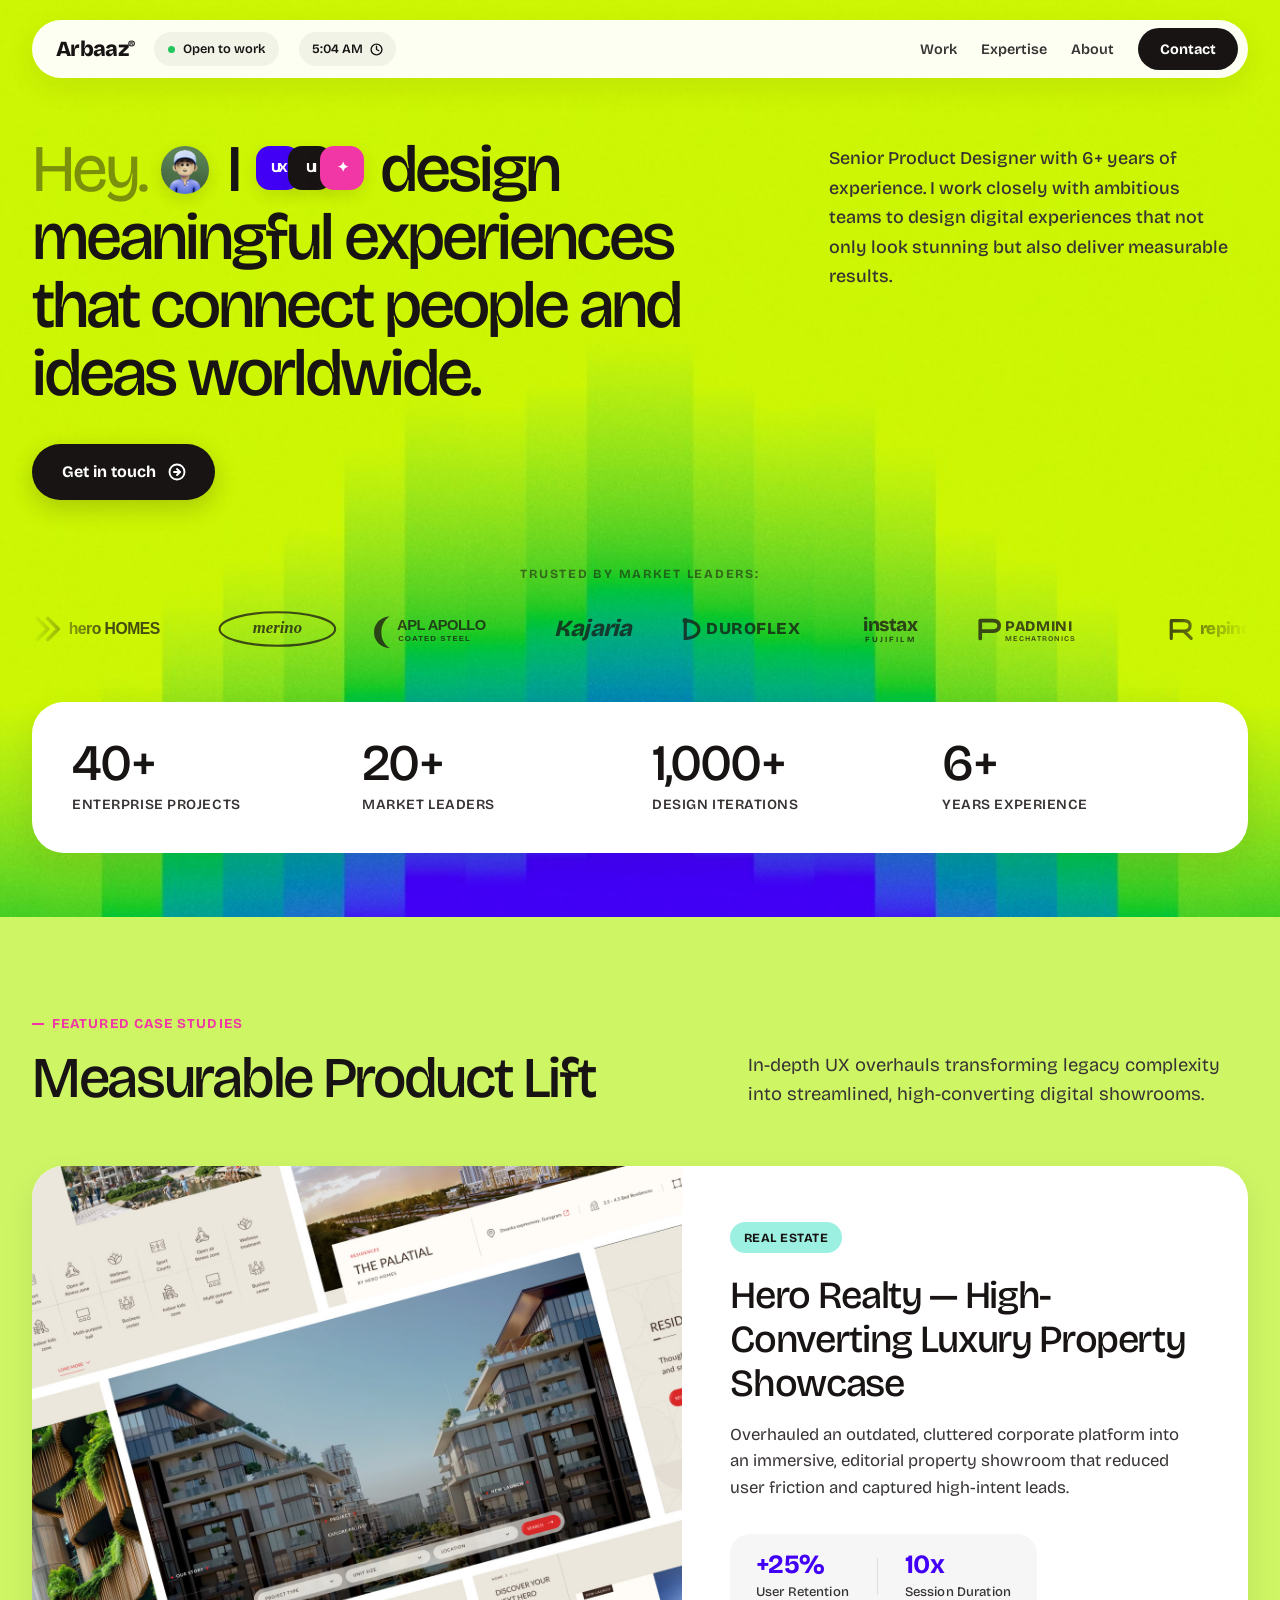
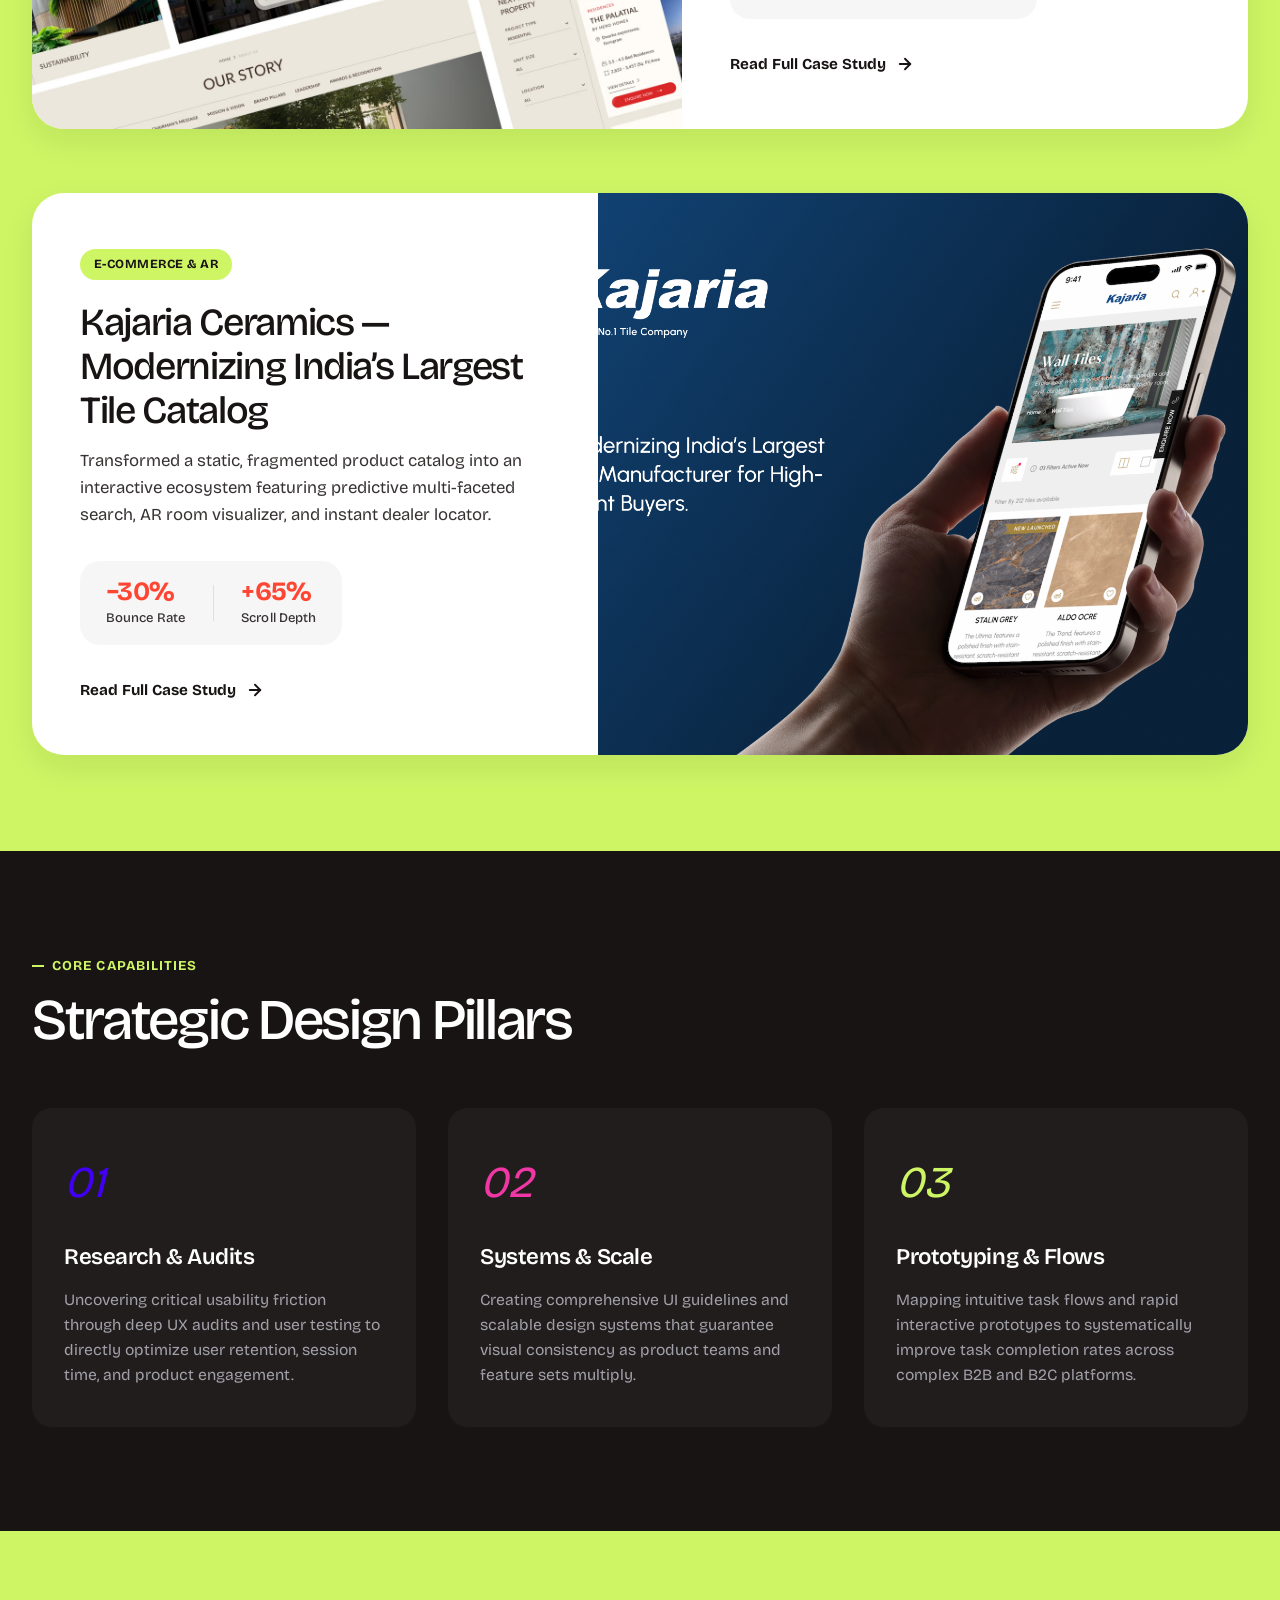
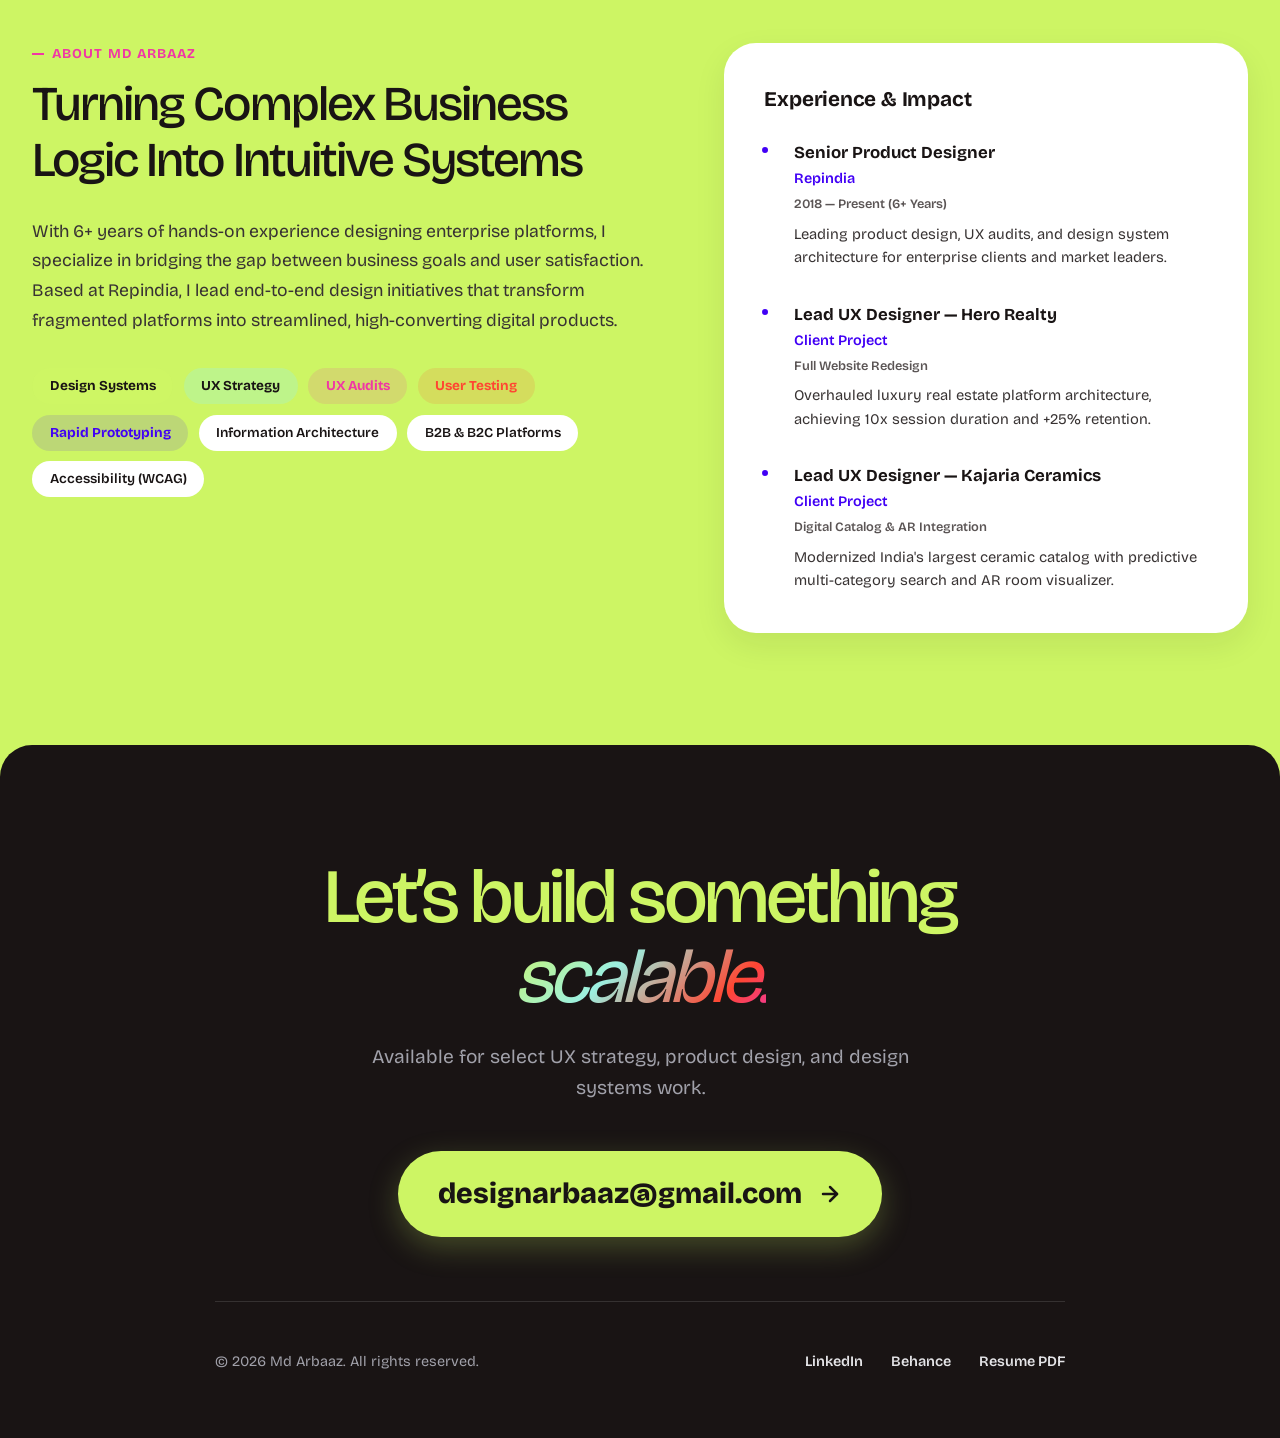
==== commit d5a5786a: "Refactor case study cards: minimal single tags, soft inset metrics strip, and concise labels" ====
--- a/index.html
+++ b/index.html
@@ -355,8 +355,6 @@
           <div class="case-body">
             <div class="case-meta">
               <span class="meta-pill highlight">Real Estate</span>
-              <span class="meta-pill">Full Redesign</span>
-              <span class="meta-pill">Lead UX Designer</span>
             </div>
 
             <h3 class="case-title">Hero Realty — High-Converting Luxury Property Showcase</h3>
@@ -372,7 +370,7 @@
               </div>
               <div class="metric-item">
                 <span class="metric-val">10x</span>
-                <span class="metric-lbl">Session Time (12s to 2m)</span>
+                <span class="metric-lbl">Session Duration</span>
               </div>
             </div>
 
@@ -396,9 +394,7 @@
 
           <div class="case-body">
             <div class="case-meta">
-              <span class="meta-pill highlight-citric">E-Commerce &amp; Catalog</span>
-              <span class="meta-pill highlight-fuchsia">AR Visualizer</span>
-              <span class="meta-pill">Lead UX Designer</span>
+              <span class="meta-pill highlight-citric">E-Commerce &amp; AR</span>
             </div>
 
             <h3 class="case-title">Kajaria Ceramics — Modernizing India’s Largest Tile Catalog</h3>
@@ -410,11 +406,11 @@
             <div class="metrics-row">
               <div class="metric-item">
                 <span class="metric-val tangerine">−30%</span>
-                <span class="metric-lbl">Bounce Rate Reduction</span>
+                <span class="metric-lbl">Bounce Rate</span>
               </div>
               <div class="metric-item">
                 <span class="metric-val tangerine">+65%</span>
-                <span class="metric-lbl">Scroll Depth Exploration</span>
+                <span class="metric-lbl">Scroll Depth</span>
               </div>
             </div>
 
--- a/styles.css
+++ b/styles.css
@@ -787,25 +787,45 @@
 }
 
 .metrics-row {
-  display: grid;
-  grid-template-columns: repeat(2, 1fr);
-  gap: 1.25rem;
-  padding: 1.25rem 0;
-  margin-bottom: 2rem;
-  border-top: none;
-  border-bottom: none;
+  display: inline-flex;
+  align-items: center;
+  gap: 1.75rem;
+  background: rgba(25, 20, 20, 0.035);
+  border-radius: var(--radius-md);
+  padding: 1rem 1.6rem;
+  margin-bottom: 2.25rem;
+  width: fit-content;
+  max-width: 100%;
 }
 
 .metric-item {
   display: flex;
   flex-direction: column;
+  gap: 0.15rem;
+}
+
+.metric-item + .metric-item {
+  position: relative;
+  padding-left: 1.75rem;
+}
+
+.metric-item + .metric-item::before {
+  content: '';
+  position: absolute;
+  left: 0;
+  top: 15%;
+  height: 70%;
+  width: 1px;
+  background: rgba(25, 20, 20, 0.1);
 }
 
 .metric-val {
   font-family: var(--font-display);
-  font-weight: 800;
-  font-size: 1.6rem;
+  font-weight: 700;
+  font-size: 1.65rem;
+  line-height: 1.1;
   color: var(--clr-klein);
+  letter-spacing: -0.02em;
 }
 
 .metric-val.tangerine {
@@ -814,8 +834,10 @@
 
 .metric-lbl {
   font-size: 0.82rem;
-  font-weight: 600;
+  font-weight: 500;
   color: var(--text-muted);
+  letter-spacing: 0.01em;
+  white-space: nowrap;
 }
 
 .case-cta-btn {
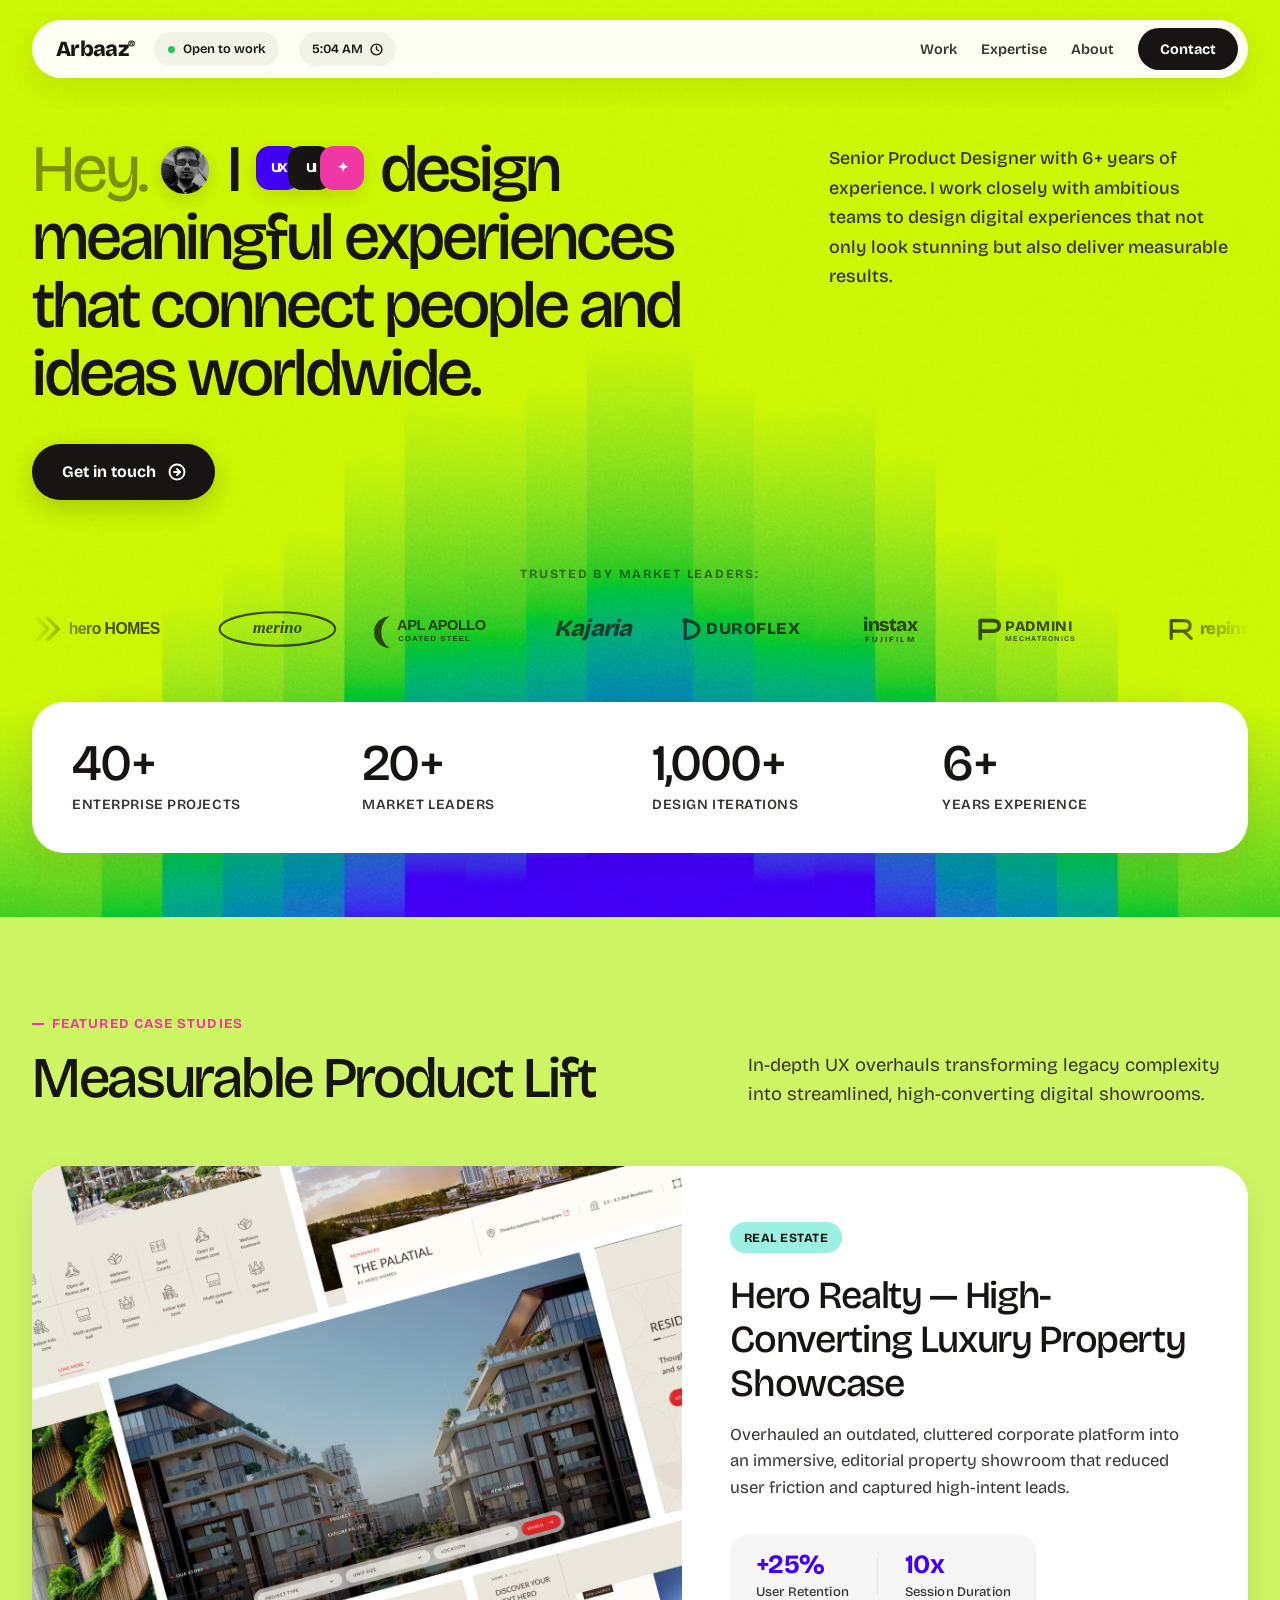
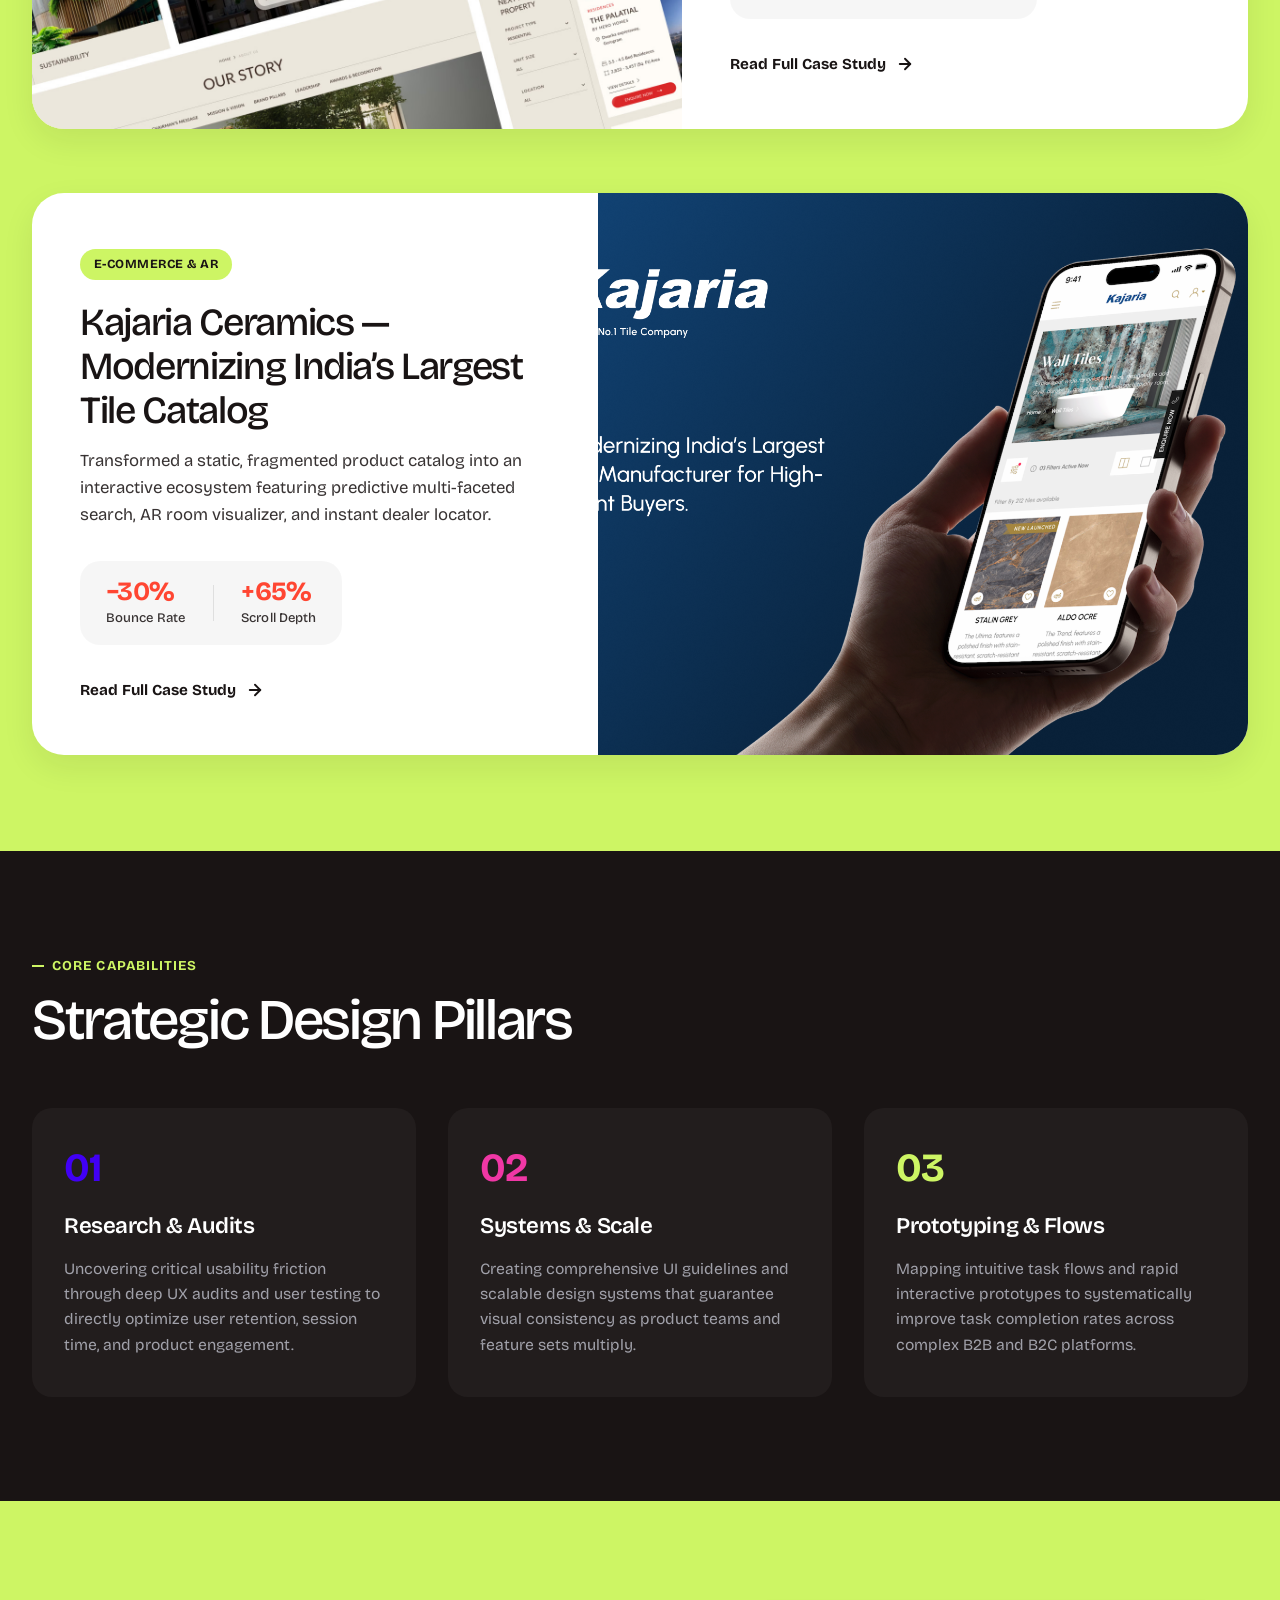
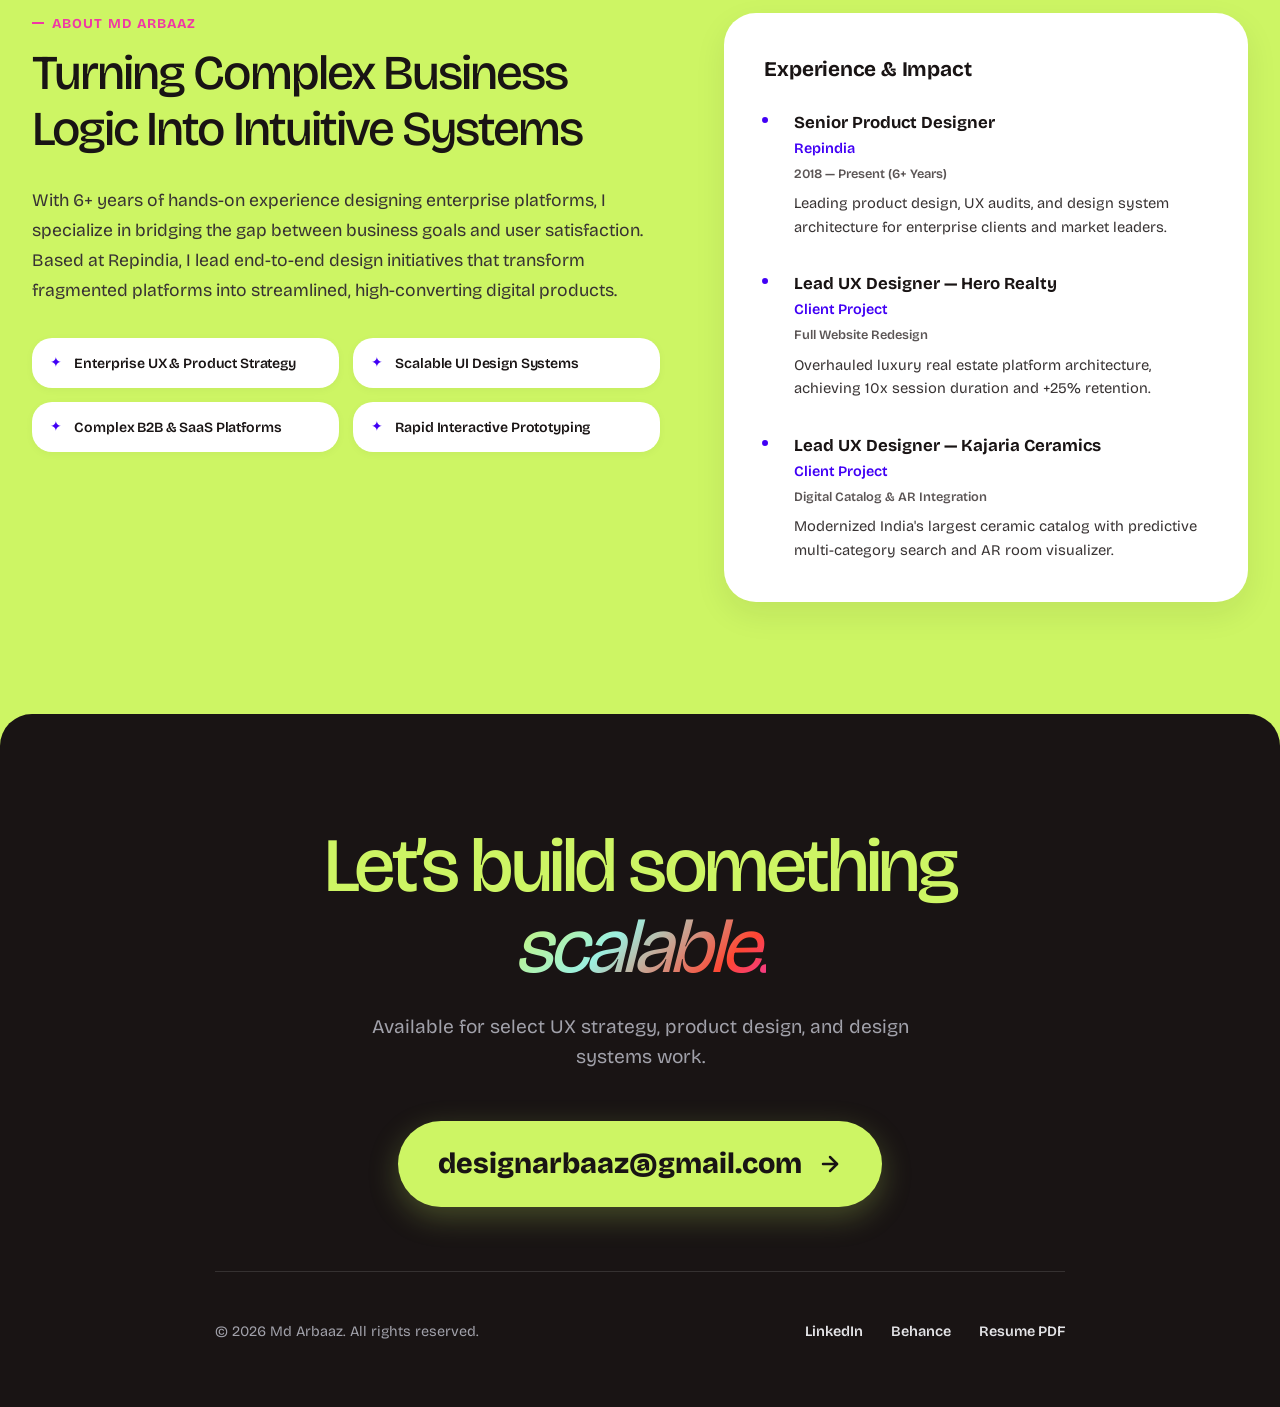
==== commit ee7e813f: "Refactor About section: replace cluttered tags with 2x2 Core Competencies Matrix" ====
--- a/index.html
+++ b/index.html
@@ -476,15 +476,23 @@
             With 6+ years of hands-on experience designing enterprise platforms, I specialize in bridging the gap between business goals and user satisfaction. Based at Repindia, I lead end-to-end design initiatives that transform fragmented platforms into streamlined, high-converting digital products.
           </p>
 
-          <div class="skills-tags">
-            <span class="skill-tag">Design Systems</span>
-            <span class="skill-tag">UX Strategy</span>
-            <span class="skill-tag">UX Audits</span>
-            <span class="skill-tag">User Testing</span>
-            <span class="skill-tag">Rapid Prototyping</span>
-            <span class="skill-tag">Information Architecture</span>
-            <span class="skill-tag">B2B & B2C Platforms</span>
-            <span class="skill-tag">Accessibility (WCAG)</span>
+          <div class="competencies-grid">
+            <div class="competency-item">
+              <span class="competency-icon">✦</span>
+              <span class="competency-name">Enterprise UX &amp; Product Strategy</span>
+            </div>
+            <div class="competency-item">
+              <span class="competency-icon">✦</span>
+              <span class="competency-name">Scalable UI Design Systems</span>
+            </div>
+            <div class="competency-item">
+              <span class="competency-icon">✦</span>
+              <span class="competency-name">Complex B2B &amp; SaaS Platforms</span>
+            </div>
+            <div class="competency-item">
+              <span class="competency-icon">✦</span>
+              <span class="competency-name">Rapid Interactive Prototyping</span>
+            </div>
           </div>
         </div>
 
--- a/styles.css
+++ b/styles.css
@@ -931,9 +931,12 @@
 }
 
 .pillar-num {
-  font-family: var(--font-serif);
-  font-style: italic;
-  font-size: 2.75rem;
+  font-family: var(--font-display);
+  font-style: normal;
+  font-weight: 700;
+  font-size: 2.5rem;
+  line-height: 1;
+  letter-spacing: -0.03em;
   margin-bottom: 1.25rem;
 }
 
@@ -989,32 +992,52 @@
   margin-bottom: 2rem;
 }
 
-.skills-tags {
-  display: flex;
-  flex-wrap: wrap;
-  gap: 0.65rem;
-}
-
-.skill-tag {
+.competencies-grid {
+  display: grid;
+  grid-template-columns: repeat(2, 1fr);
+  gap: 0.85rem;
+  margin-top: 2rem;
+}
+
+.competency-item {
+  display: flex;
+  align-items: center;
+  gap: 0.75rem;
   background: var(--bg-surface);
   border: none;
-  padding: 0.45rem 1.1rem;
-  border-radius: var(--radius-full);
+  padding: 0.9rem 1.15rem;
+  border-radius: var(--radius-md);
+  box-shadow: var(--shadow-sm);
+  transition: var(--transition-smooth);
+}
+
+.competency-item:hover {
+  transform: translateY(-2px);
+  box-shadow: var(--shadow-md);
+}
+
+.competency-icon {
+  color: var(--clr-klein);
+  font-size: 0.85rem;
+  display: flex;
+  align-items: center;
+  justify-content: center;
+  flex-shrink: 0;
+}
+
+.competency-name {
+  font-family: var(--font-display);
   font-weight: 600;
-  font-size: 0.85rem;
+  font-size: 0.88rem;
   color: var(--text-main);
-  transition: var(--transition-fast);
-}
-
-.skill-tag:nth-child(1) { background: rgba(205, 245, 100, 0.25); color: #191414; font-weight: 700; }
-.skill-tag:nth-child(2) { background: rgba(155, 240, 225, 0.3); color: #191414; font-weight: 700; }
-.skill-tag:nth-child(3) { background: rgba(240, 55, 165, 0.14); color: var(--clr-fuchsia); font-weight: 700; }
-.skill-tag:nth-child(4) { background: rgba(255, 70, 50, 0.14); color: var(--clr-tangerine); font-weight: 700; }
-.skill-tag:nth-child(5) { background: rgba(65, 0, 245, 0.12); color: var(--clr-klein); font-weight: 700; }
-
-.skill-tag:hover {
-  transform: translateY(-2px);
-  box-shadow: var(--shadow-sm);
+  letter-spacing: -0.01em;
+  line-height: 1.35;
+}
+
+@media (max-width: 600px) {
+  .competencies-grid {
+    grid-template-columns: 1fr;
+  }
 }
 
 .timeline-card {
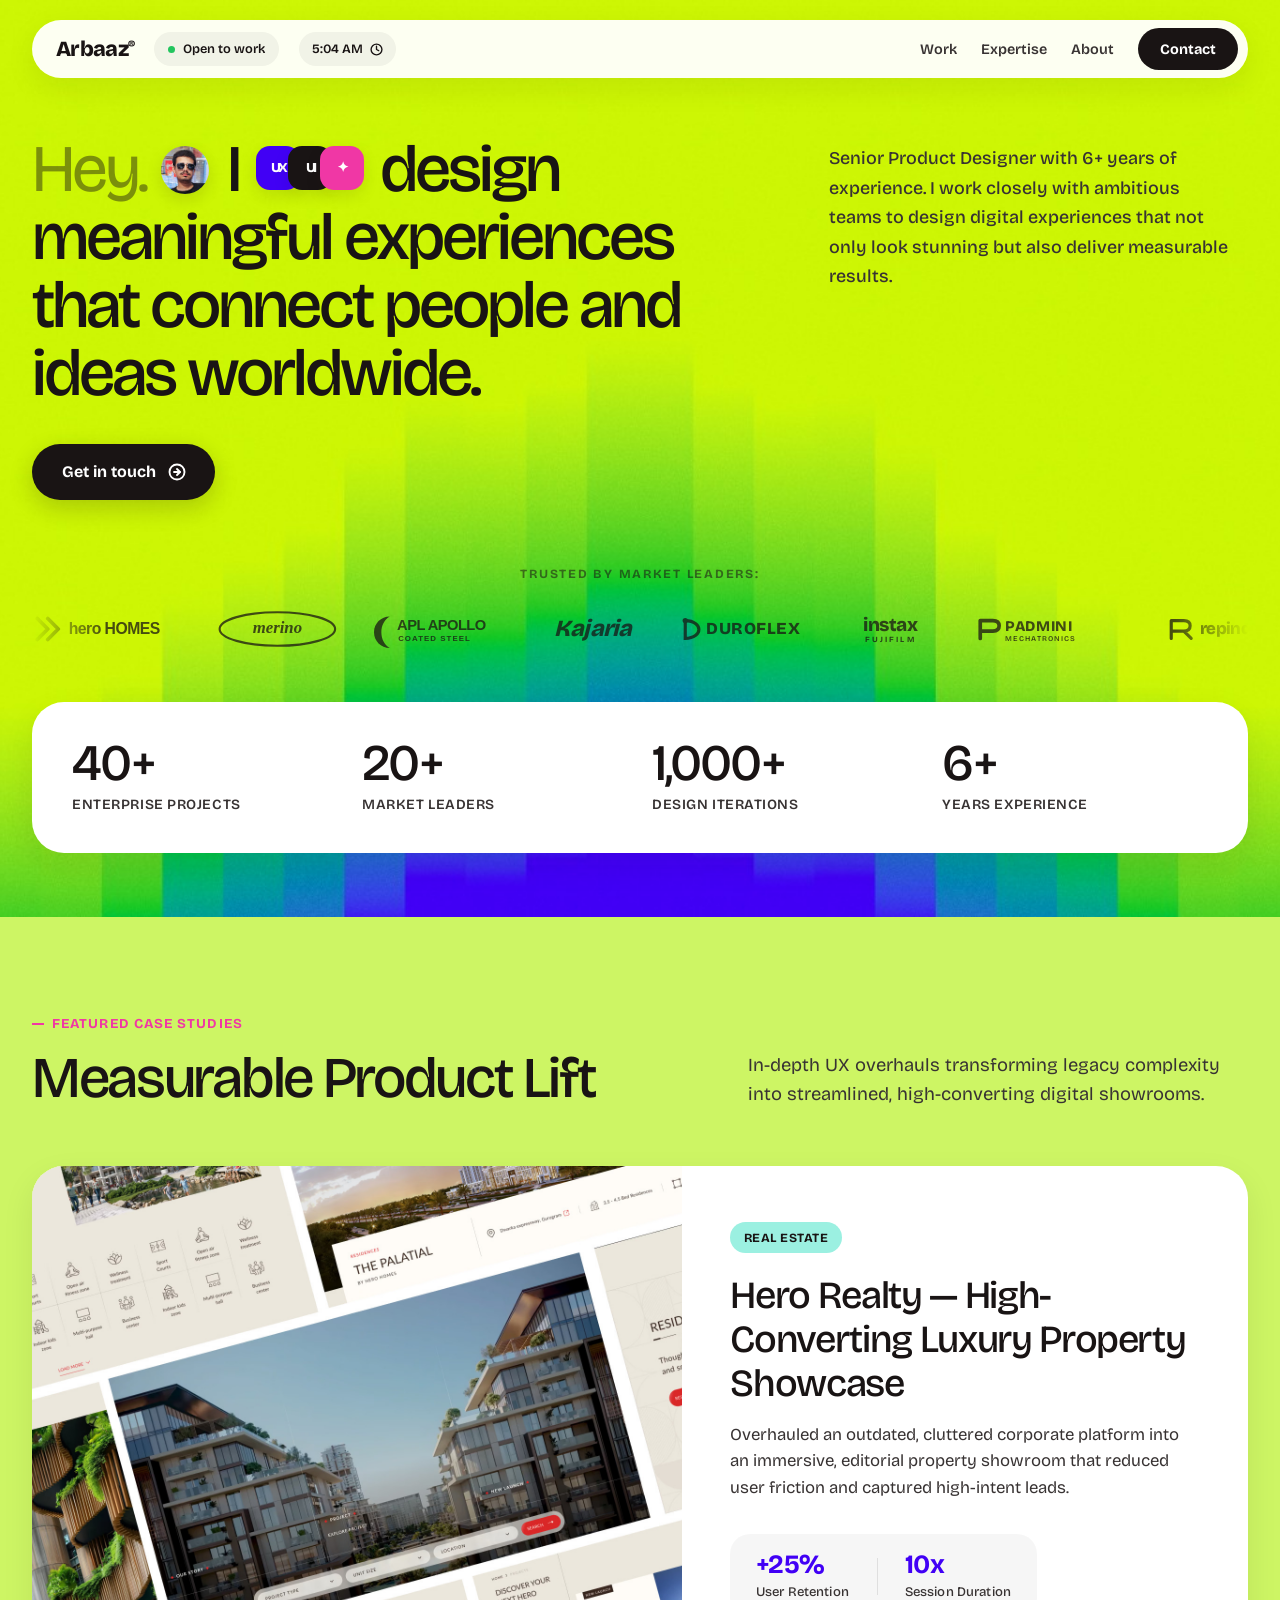
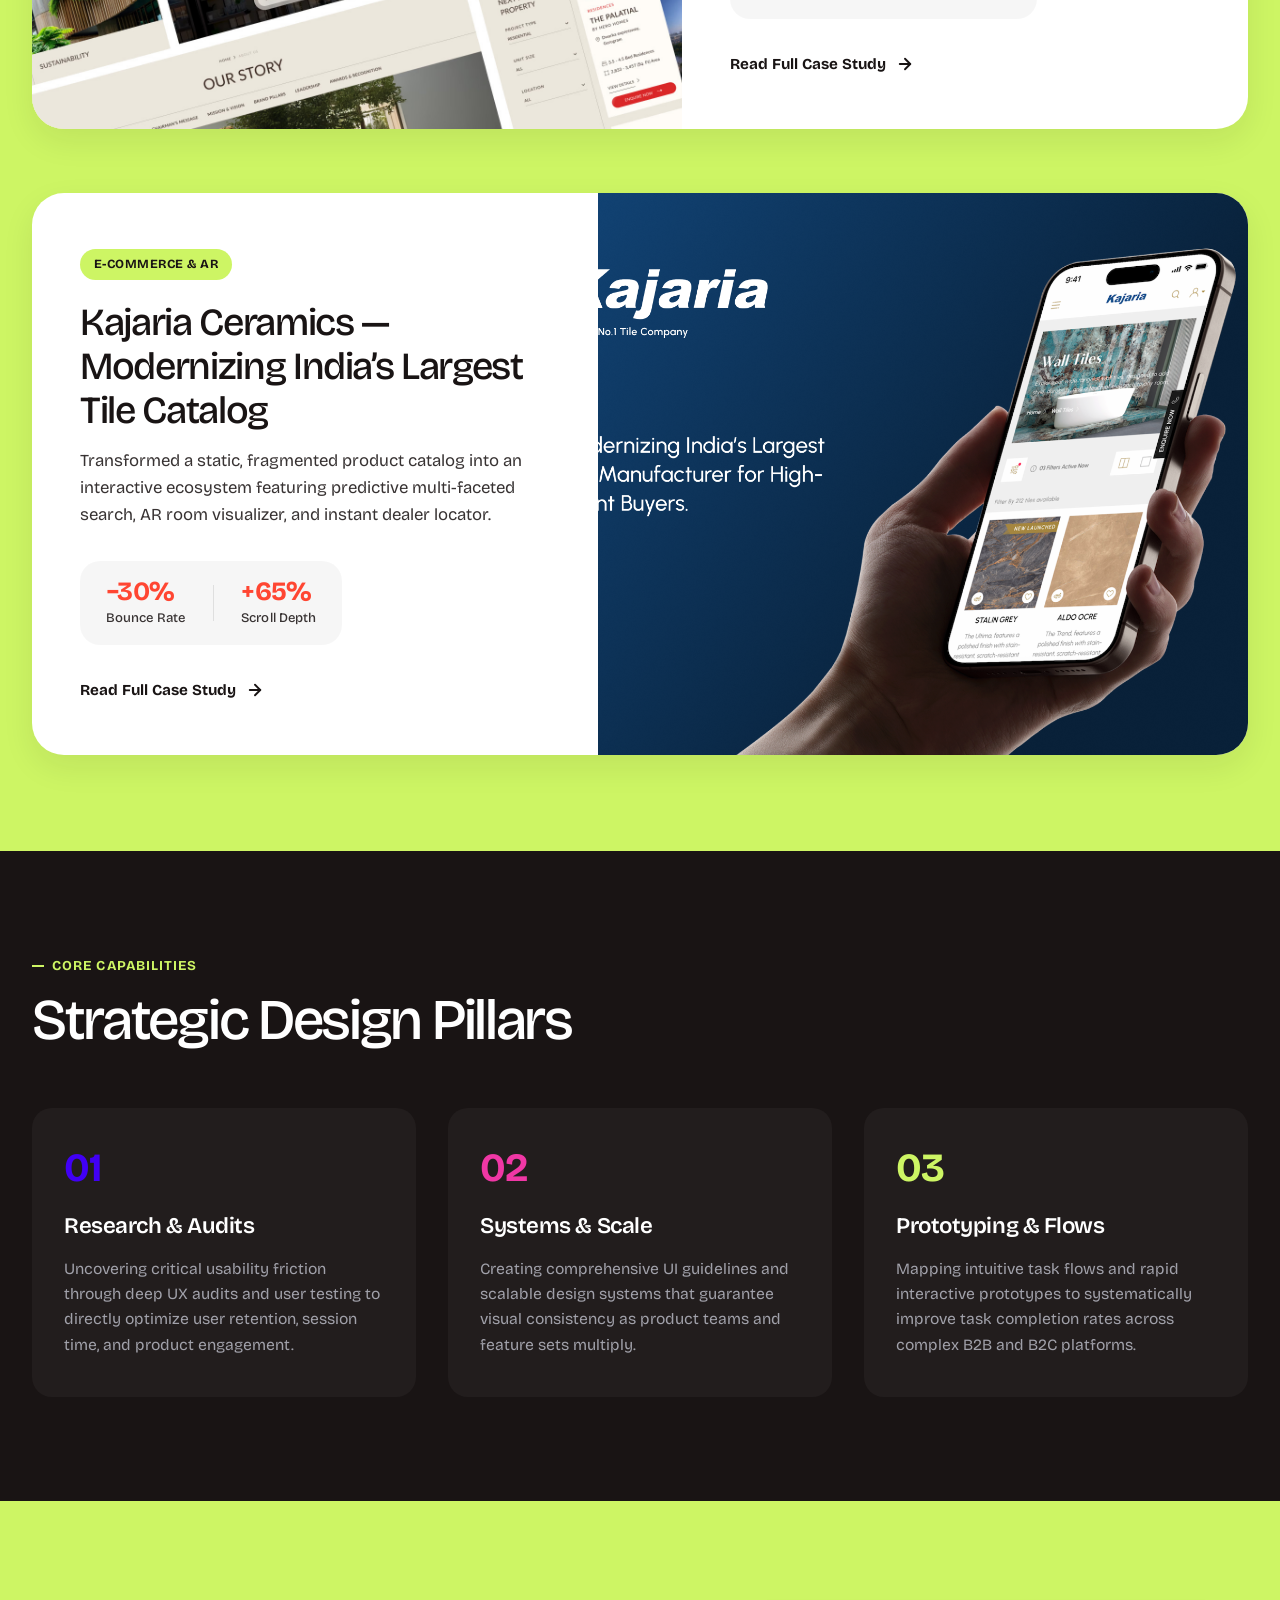
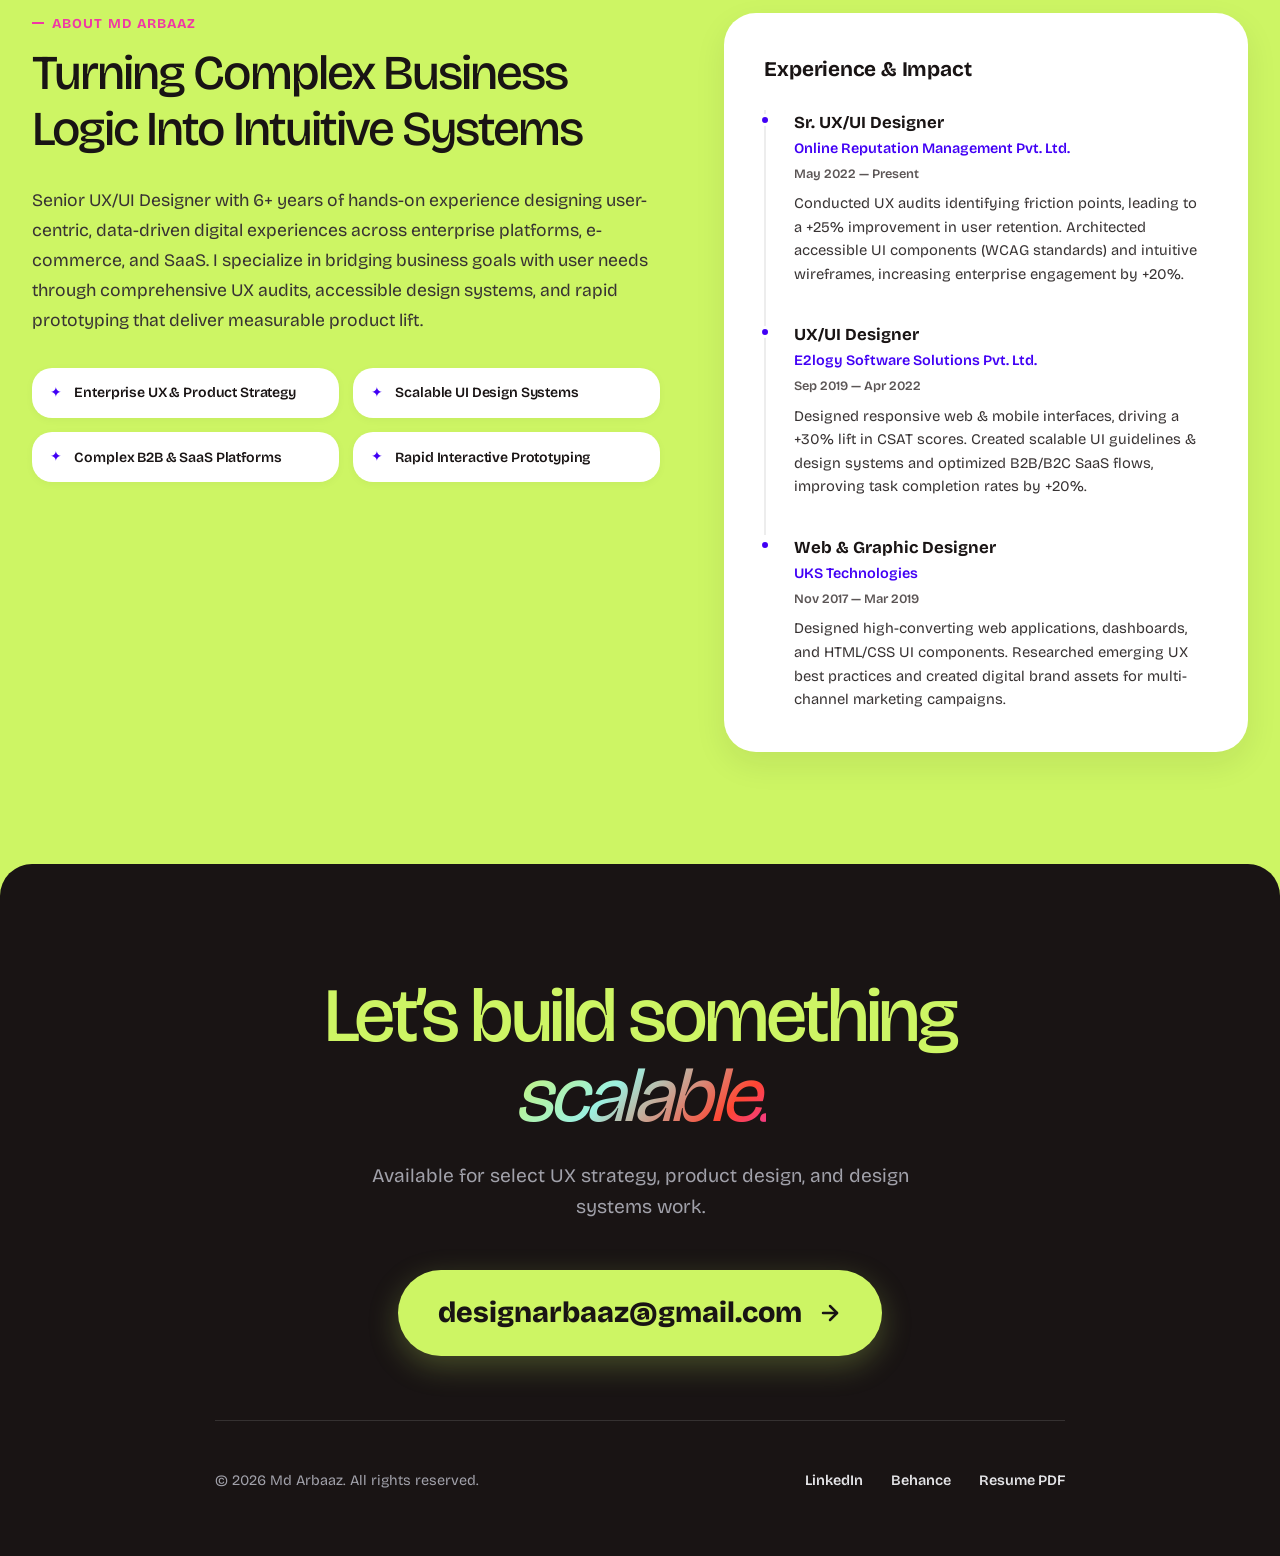
==== commit 102fd783: "Update Experience & Impact section and bio with verified resume career timeline" ====
--- a/index.html
+++ b/index.html
@@ -473,7 +473,7 @@
           <div class="section-tag">About Md Arbaaz</div>
           <h2 class="about-headline">Turning Complex Business Logic Into Intuitive Systems</h2>
           <p class="about-body">
-            With 6+ years of hands-on experience designing enterprise platforms, I specialize in bridging the gap between business goals and user satisfaction. Based at Repindia, I lead end-to-end design initiatives that transform fragmented platforms into streamlined, high-converting digital products.
+            Senior UX/UI Designer with 6+ years of hands-on experience designing user-centric, data-driven digital experiences across enterprise platforms, e-commerce, and SaaS. I specialize in bridging business goals with user needs through comprehensive UX audits, accessible design systems, and rapid prototyping that deliver measurable product lift.
           </p>
 
           <div class="competencies-grid">
@@ -497,32 +497,32 @@
         </div>
 
         <div class="timeline-card">
-          <h3 class="timeline-title">Experience & Impact</h3>
+          <h3 class="timeline-title">Experience &amp; Impact</h3>
 
           <div class="timeline-item">
-            <div class="timeline-role">Senior Product Designer</div>
-            <div class="timeline-company">Repindia</div>
-            <div class="timeline-date">2018 — Present (6+ Years)</div>
+            <div class="timeline-role">Sr. UX/UI Designer</div>
+            <div class="timeline-company">Online Reputation Management Pvt. Ltd.</div>
+            <div class="timeline-date">May 2022 — Present</div>
             <p class="timeline-desc">
-              Leading product design, UX audits, and design system architecture for enterprise clients and market leaders.
+              Conducted UX audits identifying friction points, leading to a +25% improvement in user retention. Architected accessible UI components (WCAG standards) and intuitive wireframes, increasing enterprise engagement by +20%.
             </p>
           </div>
 
           <div class="timeline-item">
-            <div class="timeline-role">Lead UX Designer — Hero Realty</div>
-            <div class="timeline-company">Client Project</div>
-            <div class="timeline-date">Full Website Redesign</div>
+            <div class="timeline-role">UX/UI Designer</div>
+            <div class="timeline-company">E2logy Software Solutions Pvt. Ltd.</div>
+            <div class="timeline-date">Sep 2019 — Apr 2022</div>
             <p class="timeline-desc">
-              Overhauled luxury real estate platform architecture, achieving 10x session duration and +25% retention.
+              Designed responsive web &amp; mobile interfaces, driving a +30% lift in CSAT scores. Created scalable UI guidelines &amp; design systems and optimized B2B/B2C SaaS flows, improving task completion rates by +20%.
             </p>
           </div>
 
           <div class="timeline-item">
-            <div class="timeline-role">Lead UX Designer — Kajaria Ceramics</div>
-            <div class="timeline-company">Client Project</div>
-            <div class="timeline-date">Digital Catalog & AR Integration</div>
+            <div class="timeline-role">Web &amp; Graphic Designer</div>
+            <div class="timeline-company">UKS Technologies</div>
+            <div class="timeline-date">Nov 2017 — Mar 2019</div>
             <p class="timeline-desc">
-              Modernized India's largest ceramic catalog with predictive multi-category search and AR room visualizer.
+              Designed high-converting web applications, dashboards, and HTML/CSS UI components. Researched emerging UX best practices and created digital brand assets for multi-channel marketing campaigns.
             </p>
           </div>
         </div>
--- a/styles.css
+++ b/styles.css
@@ -1059,8 +1059,8 @@
 .timeline-item {
   position: relative;
   padding-left: 1.75rem;
-  padding-bottom: 2rem;
-  border-left: 2px solid var(--border-light);
+  padding-bottom: 2.25rem;
+  border-left: 2px solid rgba(25, 20, 20, 0.08);
 }
 
 .timeline-item:last-child {
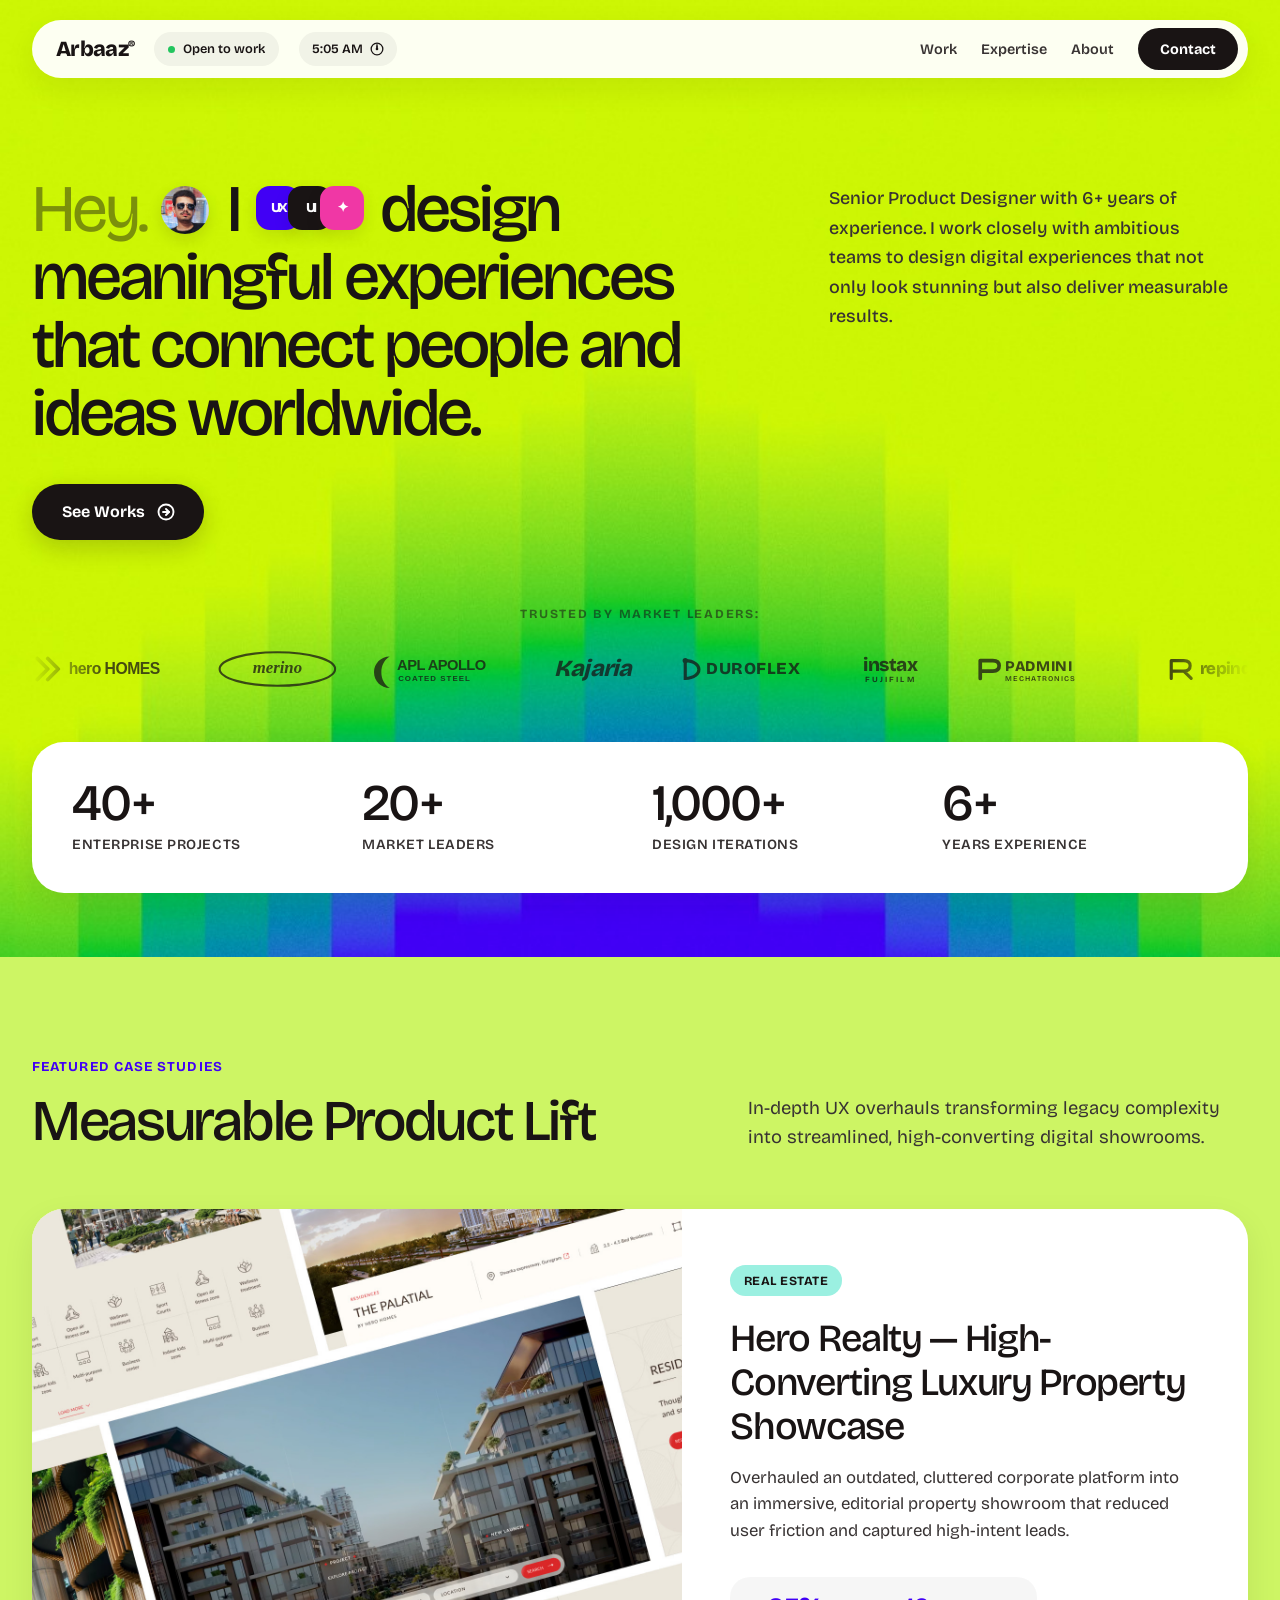
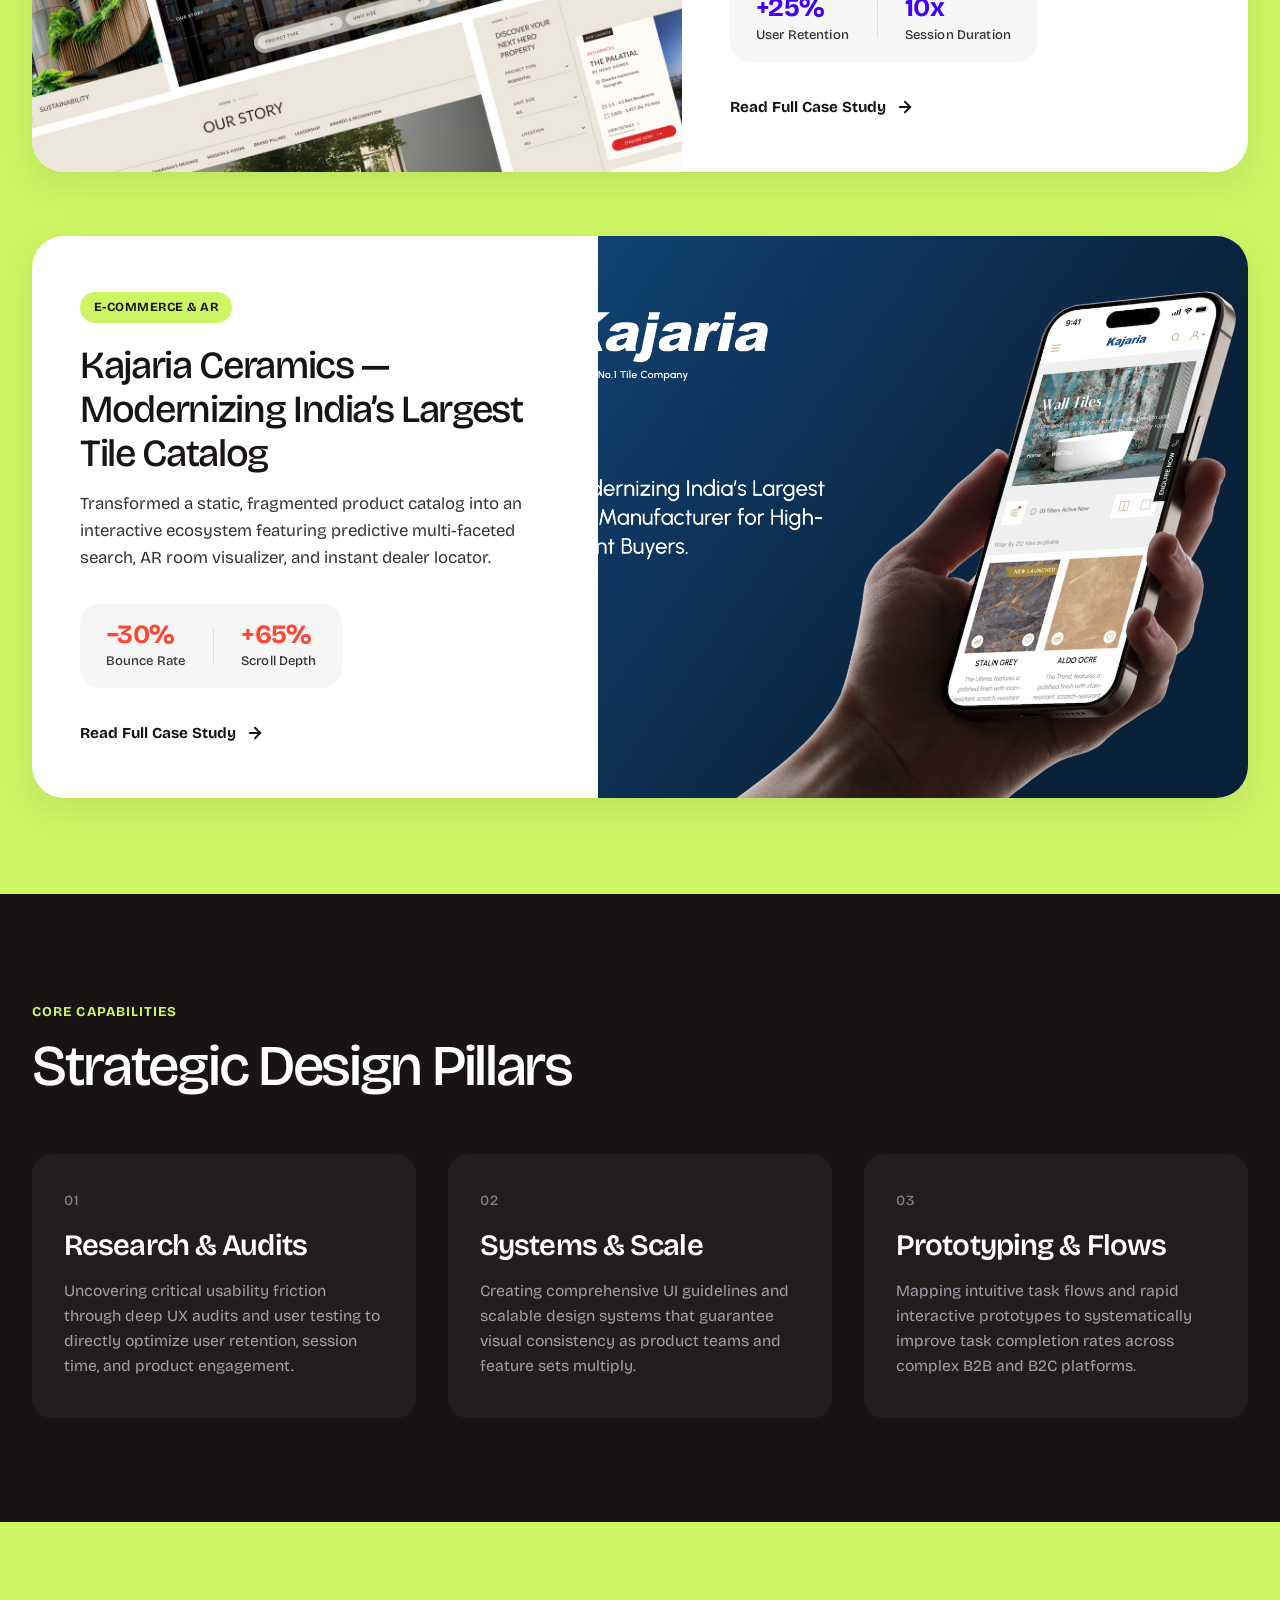
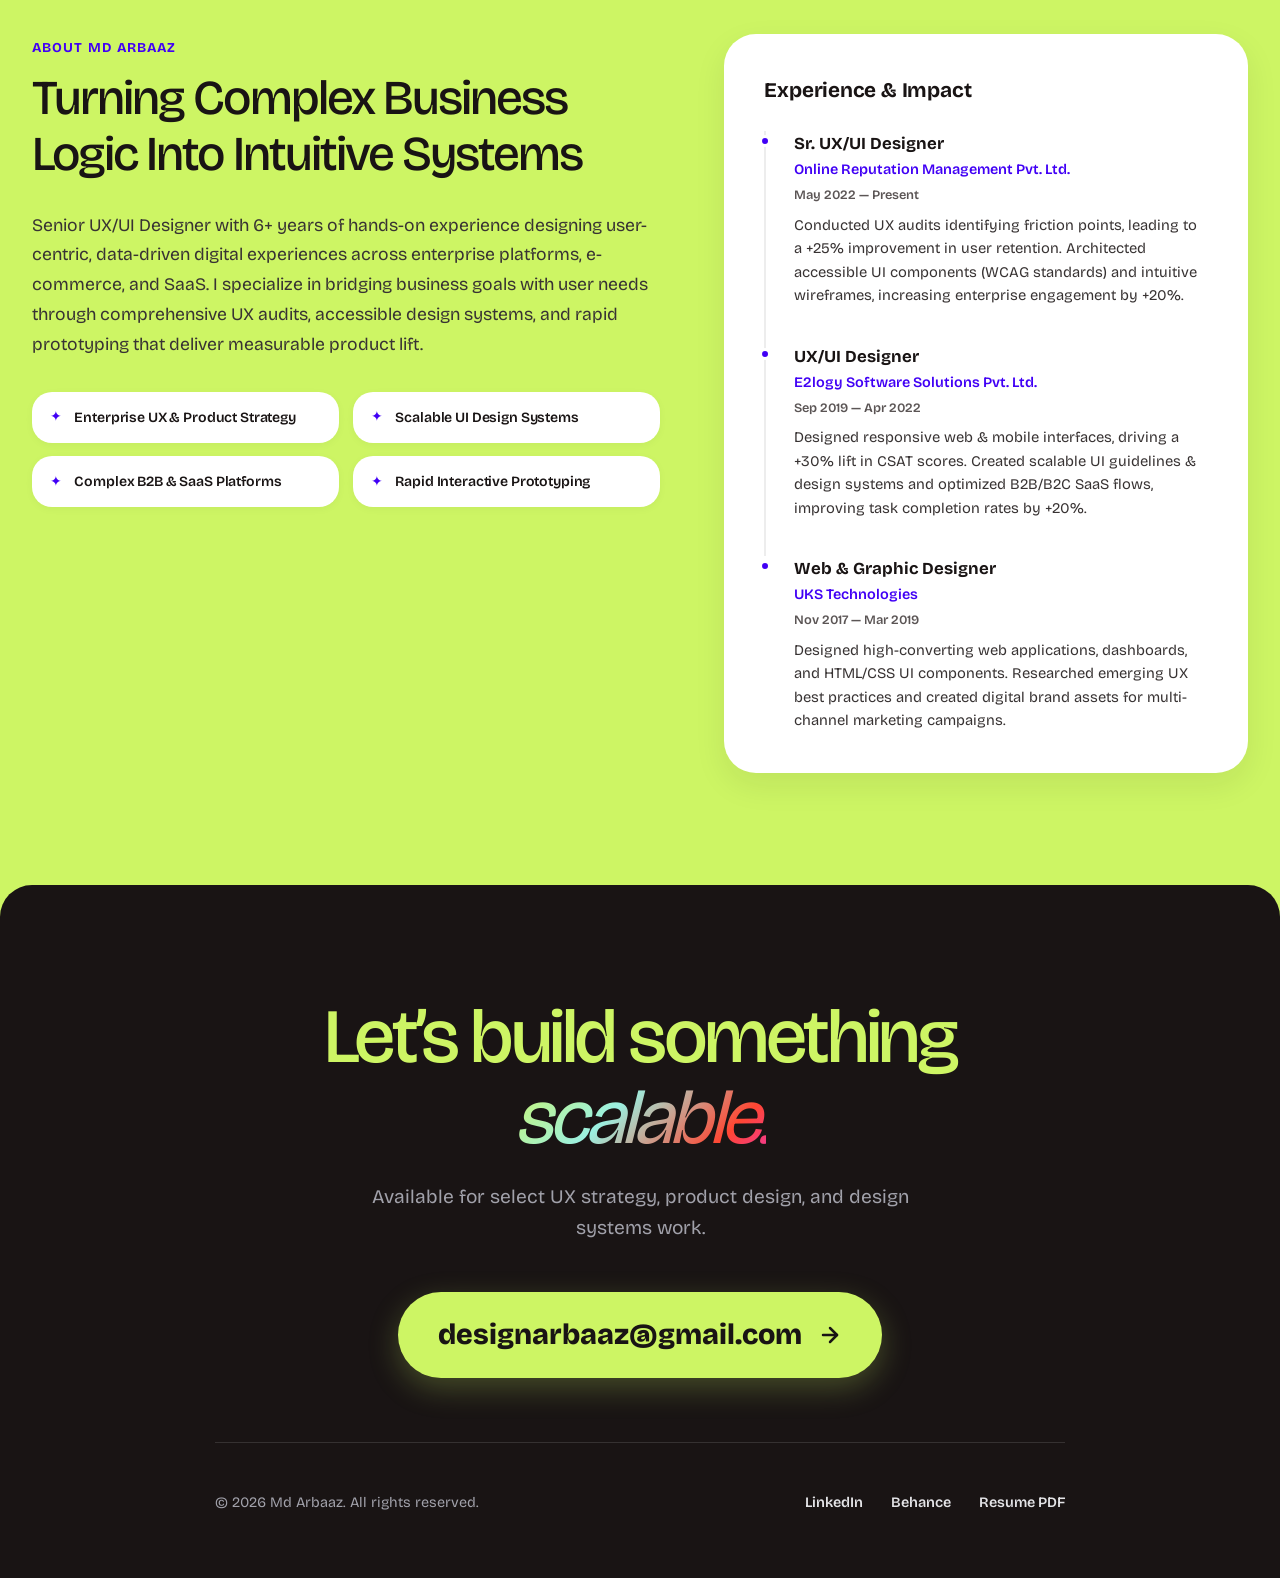
==== commit a762f009: "Refine hero spacing, animated clock icon, blue section tags, and See Works CTA" ====
--- a/index.html
+++ b/index.html
@@ -23,9 +23,11 @@
           </div>
           <div class="time-pill">
             <span id="clockTime">8:00 PM</span>
-            <svg width="13" height="13" viewBox="0 0 24 24" fill="none" stroke="currentColor" stroke-width="2.5" stroke-linecap="round" stroke-linejoin="round">
+            <svg class="clock-icon" width="14" height="14" viewBox="0 0 24 24" fill="none" stroke="currentColor" stroke-width="2.2" stroke-linecap="round" stroke-linejoin="round">
               <circle cx="12" cy="12" r="10"></circle>
-              <polyline points="12 6 12 12 16 14"></polyline>
+              <line class="clock-hand-hour" x1="12" y1="12" x2="12" y2="7"></line>
+              <line class="clock-hand-minute" x1="12" y1="12" x2="12" y2="4.5"></line>
+              <circle cx="12" cy="12" r="1.2" fill="currentColor"></circle>
             </svg>
           </div>
         </div>
@@ -62,8 +64,8 @@
           </h1>
 
           <div class="hero-cta-wrapper">
-            <a href="mailto:designarbaaz@gmail.com" class="btn-black-pill">
-              <span>Get in touch</span>
+            <a href="#work" class="btn-black-pill">
+              <span>See Works</span>
               <svg width="18" height="18" viewBox="0 0 24 24" fill="none" stroke="currentColor" stroke-width="2.5" stroke-linecap="round" stroke-linejoin="round">
                 <circle cx="12" cy="12" r="10"></circle>
                 <polyline points="12 8 16 12 12 16"></polyline>
--- a/styles.css
+++ b/styles.css
@@ -173,6 +173,33 @@
   color: #191414;
 }
 
+.clock-icon {
+  width: 14px;
+  height: 14px;
+  display: inline-block;
+  vertical-align: middle;
+  flex-shrink: 0;
+}
+
+.clock-hand-minute {
+  transform-origin: 12px 12px;
+  animation: clockSpin 4s linear infinite;
+}
+
+.clock-hand-hour {
+  transform-origin: 12px 12px;
+  animation: clockSpin 24s linear infinite;
+}
+
+@keyframes clockSpin {
+  from {
+    transform: rotate(0deg);
+  }
+  to {
+    transform: rotate(360deg);
+  }
+}
+
 .status-indicator {
   width: 7px;
   height: 7px;
@@ -223,7 +250,7 @@
 /* --- HERO SECTION (2-COLUMN OX-CREW REFERENCE) --- */
 .hero-section {
   min-height: 100vh;
-  padding-top: 8.5rem;
+  padding-top: clamp(11rem, 15vh, 13.5rem);
   padding-bottom: 4rem;
   position: relative;
   overflow: hidden;
@@ -630,18 +657,8 @@
   font-weight: 700;
   letter-spacing: 0.08em;
   text-transform: uppercase;
-  color: var(--clr-fuchsia);
+  color: var(--clr-klein);
   margin-bottom: 0.75rem;
-  display: flex;
-  align-items: center;
-  gap: 0.5rem;
-}
-
-.section-tag::before {
-  content: '';
-  width: 12px;
-  height: 2px;
-  background-color: var(--clr-fuchsia);
   display: inline-block;
 }
 
@@ -887,10 +904,6 @@
   color: var(--clr-citric);
 }
 
-.pillars-section .section-tag::before {
-  background-color: var(--clr-citric);
-}
-
 .pillars-section .section-title {
   color: #FFFFFF;
 }
@@ -933,24 +946,22 @@
 .pillar-num {
   font-family: var(--font-display);
   font-style: normal;
-  font-weight: 700;
-  font-size: 2.5rem;
+  font-weight: 500;
+  font-size: 0.88rem;
   line-height: 1;
+  letter-spacing: 0.06em;
+  color: rgba(255, 255, 255, 0.45);
+  margin-bottom: 1.25rem;
+}
+
+.pillar-title {
+  font-family: var(--font-display);
+  font-weight: 600;
+  font-size: 1.85rem;
+  line-height: 1.2;
+  color: #FFFFFF;
+  margin-bottom: 0.85rem;
   letter-spacing: -0.03em;
-  margin-bottom: 1.25rem;
-}
-
-.pillar-card:nth-child(1) .pillar-num { color: var(--clr-klein); }
-.pillar-card:nth-child(2) .pillar-num { color: var(--clr-fuchsia); }
-.pillar-card:nth-child(3) .pillar-num { color: var(--clr-citric); }
-
-.pillar-title {
-  font-family: var(--font-display);
-  font-weight: 600;
-  font-size: 1.4rem;
-  color: #FFFFFF;
-  margin-bottom: 0.75rem;
-  letter-spacing: -0.02em;
 }
 
 .pillar-desc {
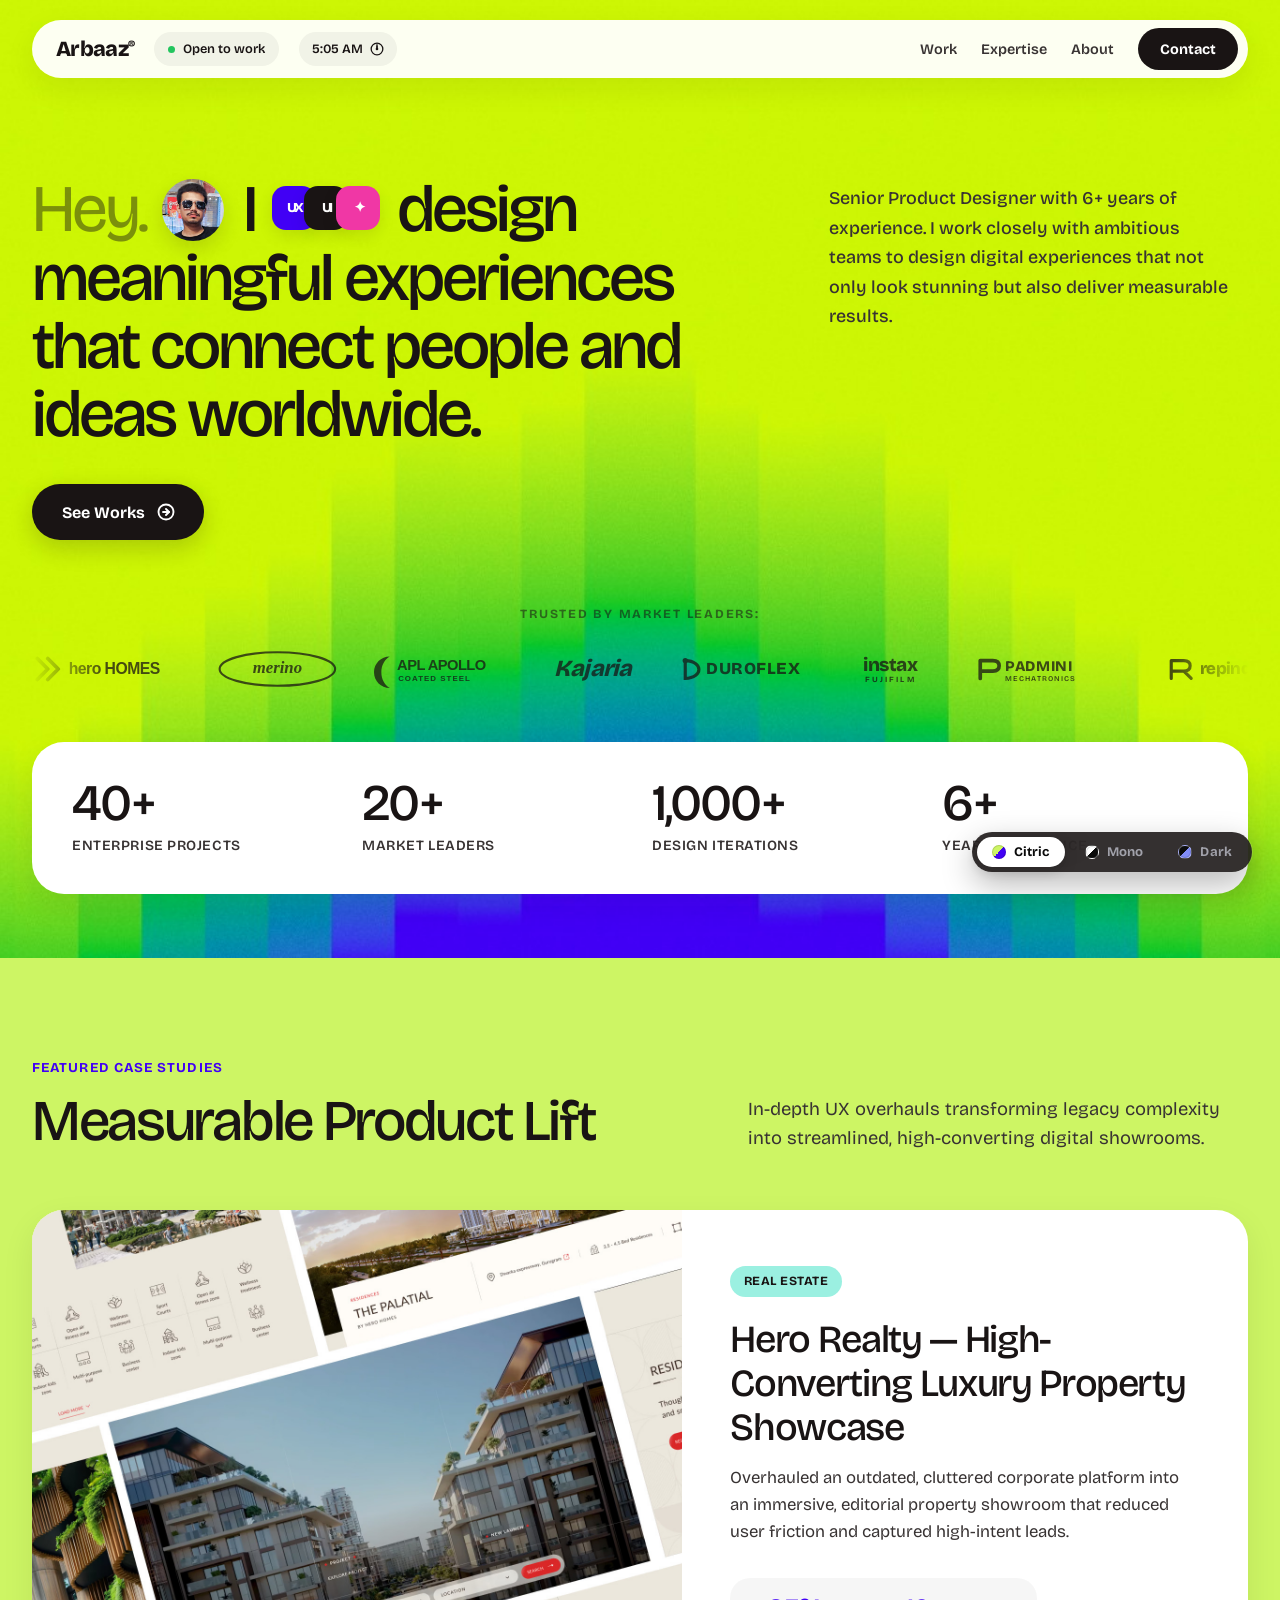
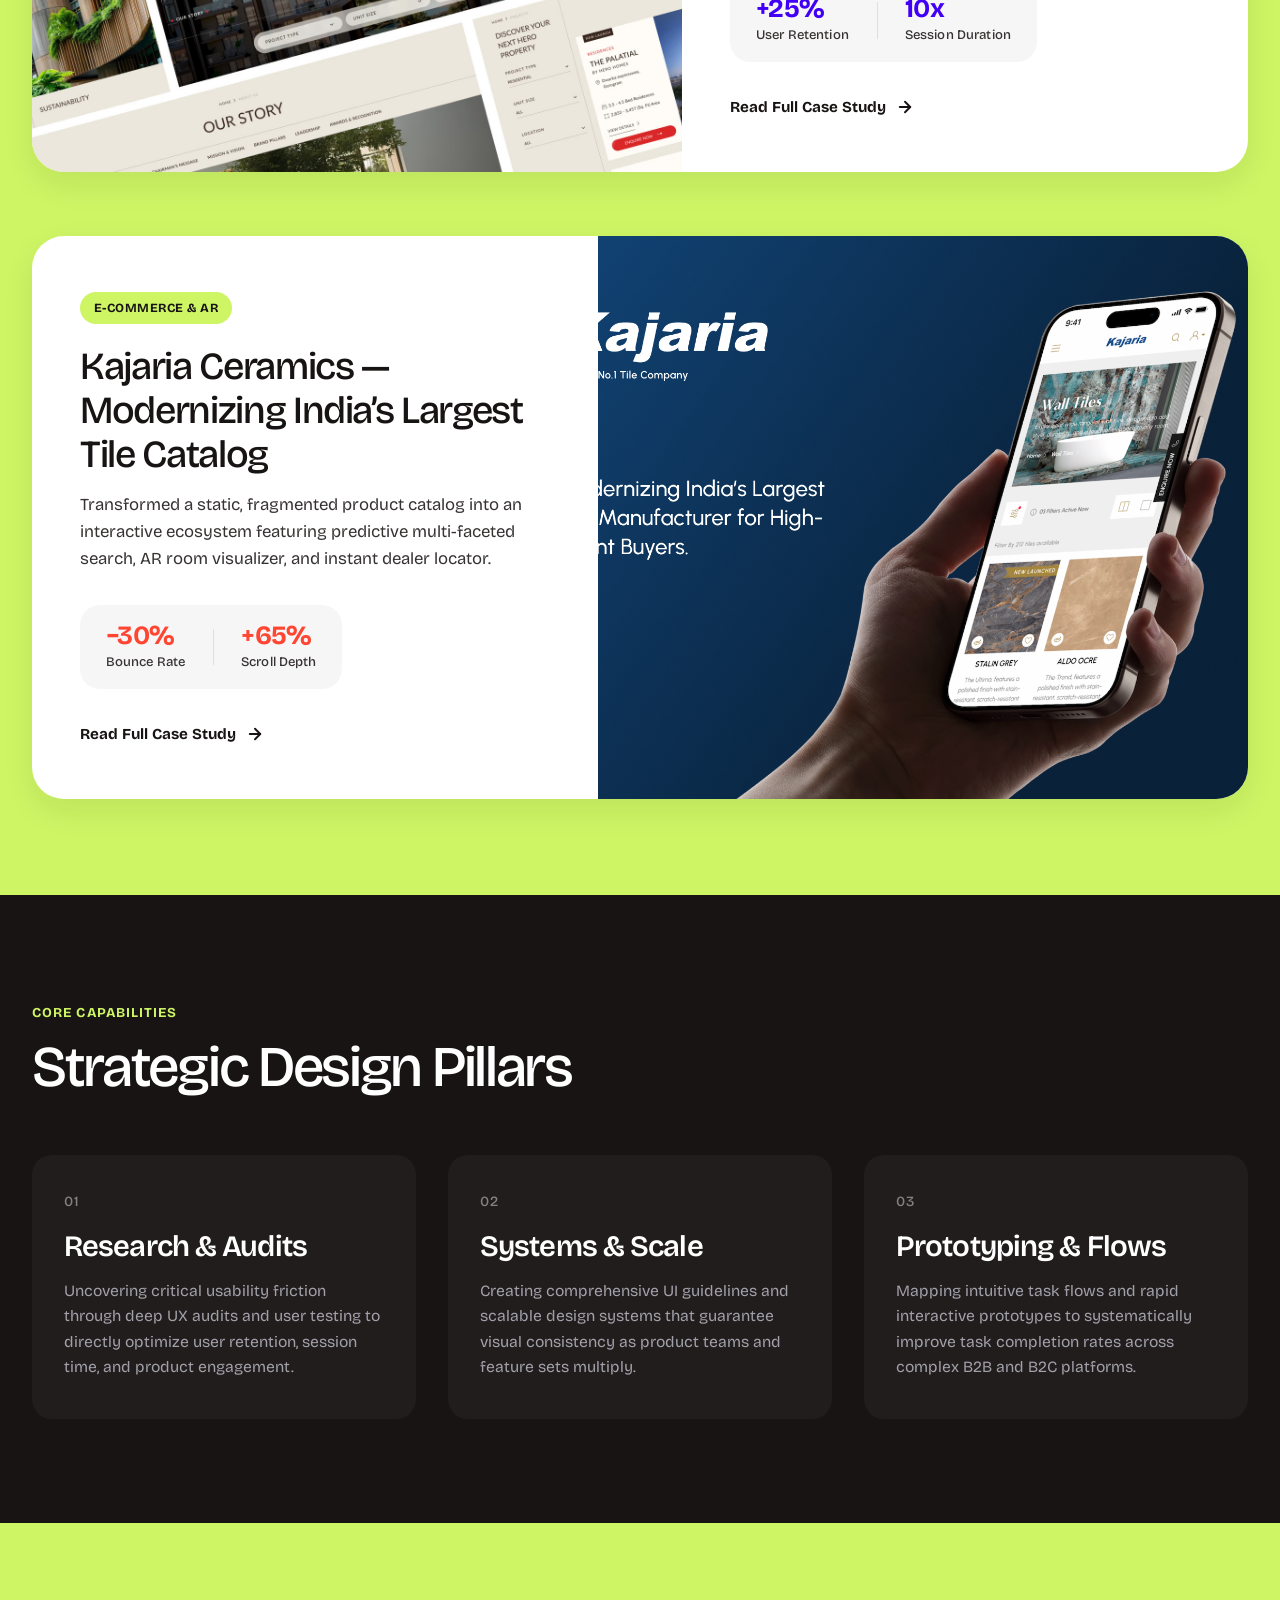
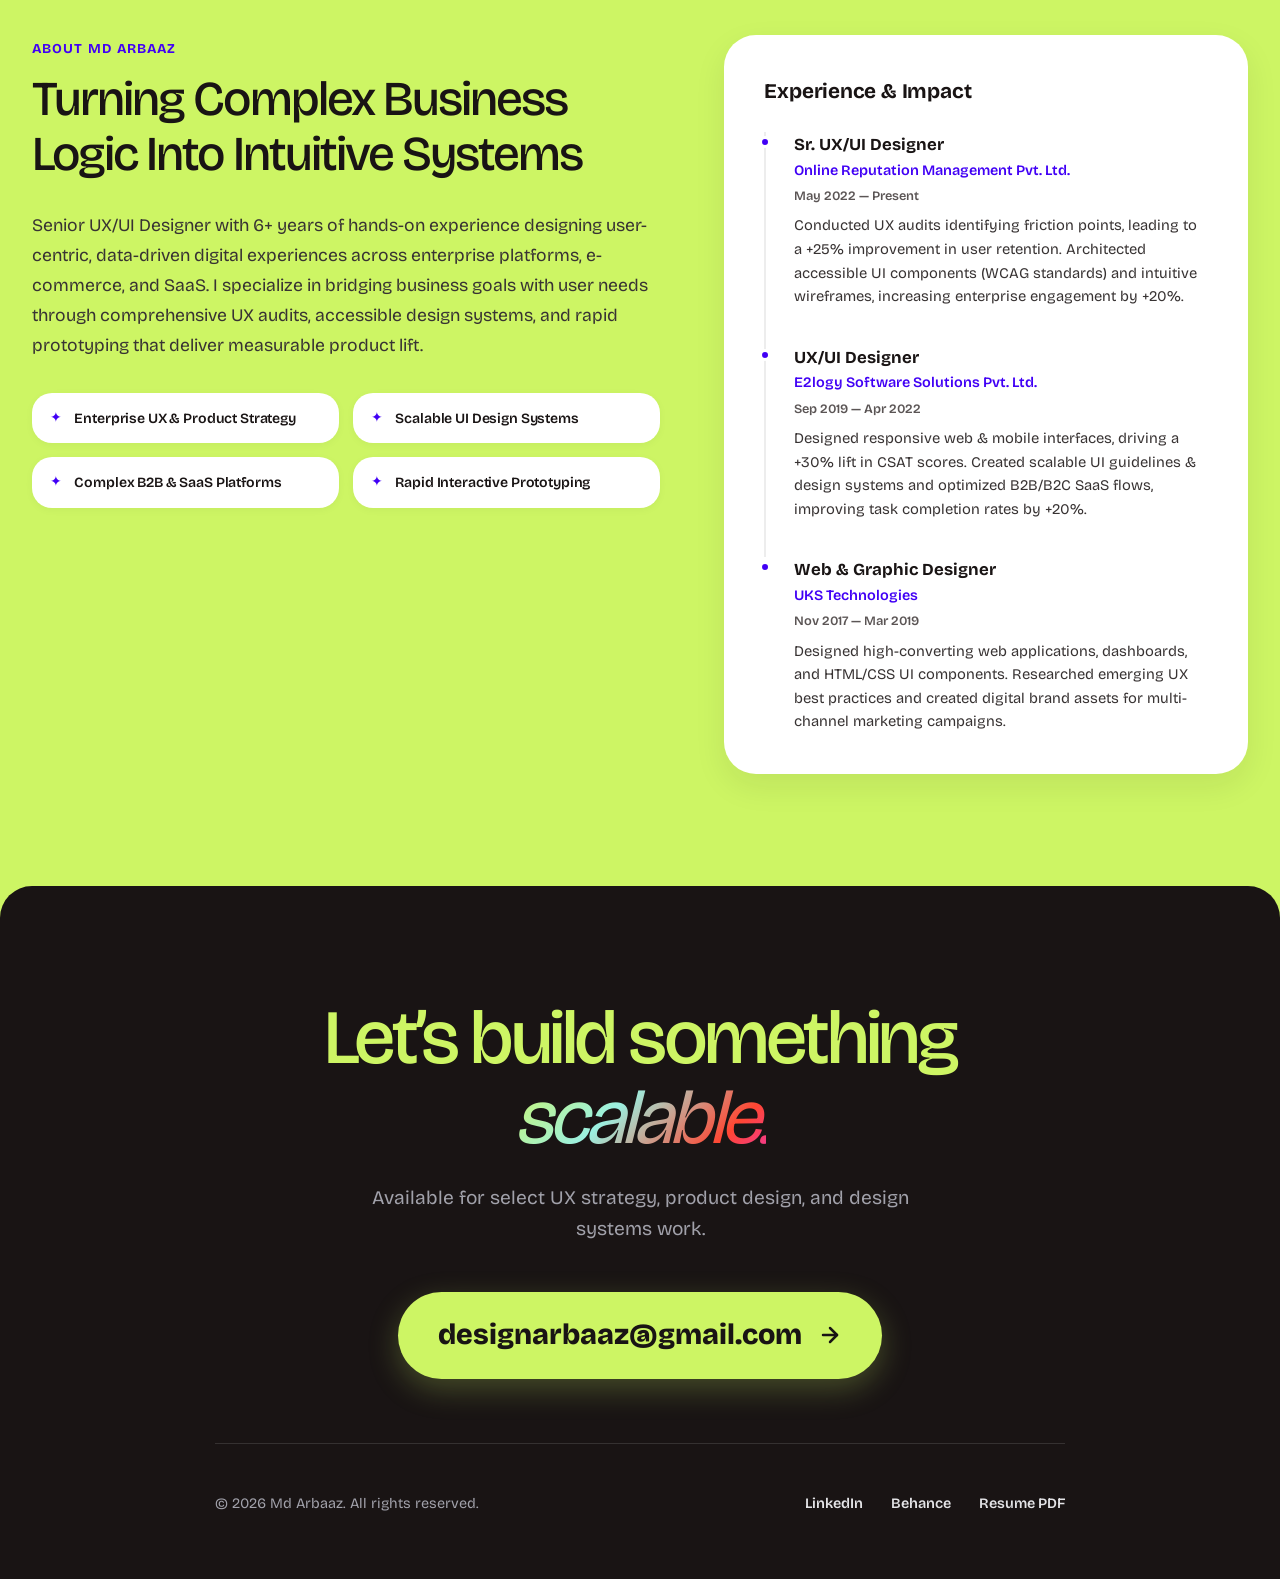
==== commit 2db335fc: "Add theme switcher dock with White & Black (Mono) and Dark Mode themes" ====
--- a/index.html
+++ b/index.html
@@ -6,6 +6,16 @@
   <title>Md Arbaaz | Senior UX Designer & Product Strategist</title>
   <meta name="description" content="Portfolio of Md Arbaaz, Senior UX Designer with 6+ years experience creating high-converting, scalable digital products and design systems for enterprise brands.">
   <link rel="stylesheet" href="styles.css">
+  <script>
+    (function() {
+      try {
+        var t = localStorage.getItem('portfolio-theme');
+        if (t && t !== 'citric') {
+          document.documentElement.setAttribute('data-theme', t);
+        }
+      } catch (e) {}
+    })();
+  </script>
 </head>
 <body>
 
@@ -580,6 +590,24 @@
     </div>
   </div>
 
+  <!-- THEME SWITCHER DOCK -->
+  <aside class="theme-dock" id="themeDock" aria-label="Theme selector">
+    <div class="theme-dock-inner">
+      <button class="theme-option-btn active" data-theme-name="citric" title="Citric Lime theme">
+        <span class="theme-swatch swatch-citric"></span>
+        <span class="theme-label">Citric</span>
+      </button>
+      <button class="theme-option-btn" data-theme-name="monochrome" title="White & Black theme">
+        <span class="theme-swatch swatch-mono"></span>
+        <span class="theme-label">Mono</span>
+      </button>
+      <button class="theme-option-btn" data-theme-name="dark" title="Dark Mode theme">
+        <span class="theme-swatch swatch-dark"></span>
+        <span class="theme-label">Dark</span>
+      </button>
+    </div>
+  </aside>
+
   <script src="script.js"></script>
 </body>
 </html>
--- a/styles.css
+++ b/styles.css
@@ -45,6 +45,420 @@
   --transition-bounce: 0.5s cubic-bezier(0.34, 1.56, 0.64, 1);
 }
 
+/* --- THEME 2: MONOCHROME (WHITE & BLACK EDITORIAL) --- */
+[data-theme="monochrome"] {
+  --clr-klein: #0A0A0A;       /* Deep Pitch Black Accent */
+  --clr-citric: #18181B;      /* Jet Black Accent */
+  --clr-aquamarine: #F4F4F5;  /* Soft Zinc Tag */
+  --clr-fuchsia: #0A0A0A;     /* Monochrome */
+  --clr-tangerine: #18181B;   /* Charcoal */
+  --clr-black: #0A0A0A;       /* Deep Jet Black */
+
+  --bg-primary: #F4F4F6;      /* Clean Warm Off-White Editorial Canvas */
+  --bg-surface: #FFFFFF;      /* Pure Crisp White Card */
+  --bg-card: #FFFFFF;
+  --bg-card-hover: #FAFAFA;
+  --bg-subtle: #E4E4E7;       /* Soft Divider / Container */
+  
+  --text-main: #0A0A0A;       /* Jet Black Heading & Title */
+  --text-muted: #52525B;      /* Sophisticated Slate Gray Copy */
+  --text-subtle: #71717A;
+  
+  --accent-blue: #0A0A0A;
+  --accent-blue-light: rgba(10, 10, 10, 0.08);
+
+  --shadow-sm: 0 2px 10px rgba(0, 0, 0, 0.04);
+  --shadow-md: 0 16px 36px rgba(0, 0, 0, 0.06);
+  --shadow-lg: 0 24px 60px rgba(0, 0, 0, 0.09);
+}
+
+/* Monochrome specific fine-tuning */
+[data-theme="monochrome"] .navbar-inner {
+  background: rgba(255, 255, 255, 0.95);
+  box-shadow: 0 10px 30px rgba(0, 0, 0, 0.06);
+  border: 1px solid rgba(0, 0, 0, 0.06);
+}
+
+[data-theme="monochrome"] .hero-bg-graphic {
+  filter: grayscale(100%) contrast(110%) brightness(125%);
+  opacity: 0.28;
+}
+
+[data-theme="monochrome"] .avatar-chip.chip-1 {
+  background: #0A0A0A;
+  color: #FFFFFF;
+}
+
+[data-theme="monochrome"] .avatar-chip.chip-2 {
+  background: #27272A;
+  color: #FFFFFF;
+}
+
+[data-theme="monochrome"] .avatar-chip.chip-3 {
+  background: #E4E4E7;
+  color: #0A0A0A;
+}
+
+[data-theme="monochrome"] .btn-black-pill:hover {
+  background: #27272A;
+  box-shadow: 0 12px 28px rgba(0, 0, 0, 0.25);
+}
+
+[data-theme="monochrome"] .nav-btn-contact:hover {
+  background: #27272A;
+}
+
+[data-theme="monochrome"] .meta-pill {
+  background: #E4E4E7;
+  color: #27272A;
+}
+
+[data-theme="monochrome"] .meta-pill.highlight,
+[data-theme="monochrome"] .meta-pill.highlight-citric {
+  background: #0A0A0A;
+  color: #FFFFFF;
+}
+
+[data-theme="monochrome"] .metrics-row {
+  background: rgba(0, 0, 0, 0.04);
+}
+
+[data-theme="monochrome"] .metric-val,
+[data-theme="monochrome"] .metric-val.tangerine {
+  color: #0A0A0A;
+}
+
+[data-theme="monochrome"] .pillar-card {
+  background: #18181B;
+}
+
+[data-theme="monochrome"] .pillar-card:hover {
+  box-shadow: 0 16px 36px rgba(0, 0, 0, 0.45);
+}
+
+[data-theme="monochrome"] .pillars-section .section-tag {
+  color: #A1A1AA;
+}
+
+[data-theme="monochrome"] .competency-item {
+  border: 1px solid rgba(0, 0, 0, 0.06);
+}
+
+[data-theme="monochrome"] .contact-email-btn {
+  background: #FFFFFF;
+  color: #0A0A0A;
+  box-shadow: 0 10px 30px rgba(0, 0, 0, 0.35);
+}
+
+[data-theme="monochrome"] .contact-email-btn:hover {
+  background: #E4E4E7;
+  color: #0A0A0A;
+}
+
+[data-theme="monochrome"] .contact-section {
+  color: #F4F4F6;
+}
+
+[data-theme="monochrome"] .contact-headline {
+  color: #F4F4F6;
+}
+
+[data-theme="monochrome"] .contact-headline span.gradient-text {
+  background: linear-gradient(135deg, #FFFFFF 0%, #D4D4D8 50%, #A1A1AA 100%);
+  -webkit-background-clip: text;
+  -webkit-text-fill-color: transparent;
+}
+
+/* --- THEME 3: DARK MODE (OBSIDIAN & ELECTRIC INDIGO) --- */
+[data-theme="dark"] {
+  --clr-klein: #818CF8;       /* Electric Indigo Accent */
+  --clr-citric: #CDF564;      /* Citric Accent Highlight */
+  --clr-aquamarine: #2DD4BF;  /* Tech Teal Accent */
+  --clr-fuchsia: #F43F5E;     /* Tech Rose */
+  --clr-tangerine: #FB923C;   /* Warm Orange */
+  --clr-black: #060709;       /* Deep Obsidian */
+
+  --bg-primary: #0A0B0E;      /* Deep Midnight Obsidian Canvas */
+  --bg-surface: #13151A;      /* Elevated Dark Zinc Card */
+  --bg-card: #13151A;
+  --bg-card-hover: #191C24;
+  --bg-subtle: #1C2028;       /* Media / Container background */
+
+  --text-main: #F4F4F6;       /* Crisp High-Contrast Pure White */
+  --text-muted: #9E9EA8;      /* Sleek Cool Slate Gray */
+  --text-subtle: #71717A;
+
+  --accent-blue: #818CF8;
+  --accent-blue-light: rgba(129, 140, 248, 0.15);
+
+  --border-light: rgba(255, 255, 255, 0.07);
+  --border-hover: rgba(255, 255, 255, 0.14);
+
+  --shadow-sm: 0 2px 10px rgba(0, 0, 0, 0.4);
+  --shadow-md: 0 16px 40px rgba(0, 0, 0, 0.55);
+  --shadow-lg: 0 24px 65px rgba(0, 0, 0, 0.7);
+}
+
+/* Dark mode specific fine-tuning */
+[data-theme="dark"] .navbar-inner {
+  background: rgba(19, 21, 26, 0.88);
+  box-shadow: 0 12px 36px rgba(0, 0, 0, 0.55);
+  border: 1px solid rgba(255, 255, 255, 0.08);
+}
+
+[data-theme="dark"] .nav-pill-badge,
+[data-theme="dark"] .time-pill {
+  background: rgba(255, 255, 255, 0.07);
+  color: #F4F4F6;
+}
+
+[data-theme="dark"] .nav-link {
+  color: #9E9EA8;
+}
+
+[data-theme="dark"] .nav-link:hover {
+  color: #FFFFFF;
+}
+
+[data-theme="dark"] .nav-btn-contact {
+  background: #F4F4F6;
+  color: #0A0B0E;
+}
+
+[data-theme="dark"] .nav-btn-contact:hover {
+  background: #818CF8;
+  color: #FFFFFF;
+}
+
+[data-theme="dark"] .hero-bg-graphic {
+  filter: contrast(120%) brightness(85%);
+  opacity: 0.38;
+}
+
+[data-theme="dark"] .avatar-chip {
+  background: #191C24;
+  color: #F4F4F6;
+  box-shadow: 0 6px 16px rgba(0, 0, 0, 0.4);
+}
+
+[data-theme="dark"] .avatar-chip.chip-1 {
+  background: #818CF8;
+  color: #0A0B0E;
+}
+
+[data-theme="dark"] .avatar-chip.chip-2 {
+  background: #27272A;
+  color: #FFFFFF;
+}
+
+[data-theme="dark"] .avatar-chip.chip-3 {
+  background: #CDF564;
+  color: #0A0B0E;
+}
+
+[data-theme="dark"] .btn-black-pill {
+  background: #F4F4F6;
+  color: #0A0B0E;
+}
+
+[data-theme="dark"] .btn-black-pill:hover {
+  background: #818CF8;
+  color: #FFFFFF;
+  box-shadow: 0 12px 28px rgba(129, 140, 248, 0.35);
+}
+
+[data-theme="dark"] .hero-brands-caption {
+  color: rgba(255, 255, 255, 0.45);
+}
+
+[data-theme="dark"] .brand-item {
+  color: #F4F4F6;
+  opacity: 0.65;
+}
+
+[data-theme="dark"] .brand-item:hover {
+  color: #FFFFFF;
+  opacity: 1;
+}
+
+[data-theme="dark"] .stats-banner {
+  background: #13151A;
+  border: 1px solid rgba(255, 255, 255, 0.07);
+  box-shadow: 0 16px 40px rgba(0, 0, 0, 0.45);
+}
+
+[data-theme="dark"] .case-card {
+  background: #13151A;
+  border: 1px solid rgba(255, 255, 255, 0.07);
+  box-shadow: 0 16px 40px rgba(0, 0, 0, 0.45);
+}
+
+[data-theme="dark"] .case-card:hover {
+  box-shadow: 0 24px 60px rgba(0, 0, 0, 0.65);
+  border-color: rgba(255, 255, 255, 0.12);
+}
+
+[data-theme="dark"] .meta-pill {
+  background: rgba(255, 255, 255, 0.08);
+  color: #E4E4E7;
+}
+
+[data-theme="dark"] .meta-pill.highlight {
+  background: rgba(129, 140, 248, 0.2);
+  color: #A5B4FC;
+}
+
+[data-theme="dark"] .meta-pill.highlight-citric {
+  background: rgba(205, 245, 100, 0.16);
+  color: #CDF564;
+}
+
+[data-theme="dark"] .metrics-row {
+  background: rgba(255, 255, 255, 0.04);
+  border: 1px solid rgba(255, 255, 255, 0.05);
+}
+
+[data-theme="dark"] .metric-val {
+  color: #818CF8;
+}
+
+[data-theme="dark"] .metric-val.tangerine {
+  color: #FB923C;
+}
+
+[data-theme="dark"] .metric-item + .metric-item::before {
+  background: rgba(255, 255, 255, 0.1);
+}
+
+[data-theme="dark"] .case-cta-btn:hover {
+  color: #818CF8;
+}
+
+[data-theme="dark"] .pillars-section {
+  background: #060709;
+}
+
+[data-theme="dark"] .pillar-card {
+  background: #111317;
+  border: 1px solid rgba(255, 255, 255, 0.06);
+}
+
+[data-theme="dark"] .pillar-card:hover {
+  border-color: rgba(255, 255, 255, 0.12);
+  box-shadow: 0 16px 40px rgba(0, 0, 0, 0.6);
+}
+
+[data-theme="dark"] .pillars-section .section-tag {
+  color: #818CF8;
+}
+
+[data-theme="dark"] .competency-item {
+  background: #13151A;
+  border: 1px solid rgba(255, 255, 255, 0.07);
+  box-shadow: 0 4px 16px rgba(0, 0, 0, 0.3);
+}
+
+[data-theme="dark"] .competency-item:hover {
+  border-color: rgba(255, 255, 255, 0.14);
+  box-shadow: 0 8px 24px rgba(0, 0, 0, 0.45);
+}
+
+[data-theme="dark"] .competency-icon {
+  color: #818CF8;
+}
+
+[data-theme="dark"] .timeline-card {
+  background: #13151A;
+  border: 1px solid rgba(255, 255, 255, 0.07);
+  box-shadow: 0 16px 40px rgba(0, 0, 0, 0.4);
+}
+
+[data-theme="dark"] .timeline-item {
+  border-left-color: rgba(255, 255, 255, 0.1);
+}
+
+[data-theme="dark"] .timeline-item::before {
+  background: #818CF8;
+  border: 3px solid #13151A;
+}
+
+[data-theme="dark"] .timeline-company {
+  color: #818CF8;
+}
+
+[data-theme="dark"] .contact-section {
+  background: #060709;
+  color: #FFFFFF;
+  border-top: 1px solid rgba(255, 255, 255, 0.06);
+}
+
+[data-theme="dark"] .contact-headline {
+  color: #FFFFFF;
+}
+
+[data-theme="dark"] .contact-headline span.gradient-text {
+  background: linear-gradient(135deg, #818CF8 0%, #C084FC 45%, #38BDF8 100%);
+  -webkit-background-clip: text;
+  -webkit-text-fill-color: transparent;
+}
+
+[data-theme="dark"] .contact-email-btn {
+  background: #F4F4F6;
+  color: #0A0B0E;
+  box-shadow: 0 10px 30px rgba(255, 255, 255, 0.15);
+}
+
+[data-theme="dark"] .contact-email-btn:hover {
+  background: #818CF8;
+  color: #FFFFFF;
+  box-shadow: 0 14px 40px rgba(129, 140, 248, 0.4);
+}
+
+[data-theme="dark"] .footer-bottom {
+  border-top-color: rgba(255, 255, 255, 0.08);
+  color: #71717A;
+}
+
+[data-theme="dark"] .footer-link {
+  color: #A1A1AA;
+}
+
+[data-theme="dark"] .footer-link:hover {
+  color: #818CF8;
+}
+
+[data-theme="dark"] .modal-content-wrapper {
+  background: #111317;
+  border: 1px solid rgba(255, 255, 255, 0.1);
+}
+
+[data-theme="dark"] .modal-close-btn {
+  background: rgba(255, 255, 255, 0.12);
+  color: #FFFFFF;
+}
+
+[data-theme="dark"] .modal-close-btn:hover {
+  background: #818CF8;
+}
+
+[data-theme="dark"] .modal-hero-tag {
+  color: #818CF8;
+}
+
+[data-theme="dark"] .modal-grid-metrics {
+  background: #181A20;
+  border: 1px solid rgba(255, 255, 255, 0.07);
+}
+
+[data-theme="dark"] .modal-metric-value {
+  color: #818CF8;
+}
+
+[data-theme="dark"] .modal-pillar-item {
+  background: #181A20;
+  border: 1px solid rgba(255, 255, 255, 0.07);
+}
+
 /* --- RESET & BASE --- */
 *, *::before, *::after {
   box-sizing: border-box;
@@ -98,6 +512,12 @@
 @media (max-width: 768px) {
   .container {
     padding: 0 1.25rem;
+  }
+}
+
+@media (max-width: 480px) {
+  .container {
+    padding: 0 0.85rem;
   }
 }
 
@@ -247,6 +667,65 @@
   }
 }
 
+@media (max-width: 768px) {
+  .navbar {
+    top: 0.85rem;
+  }
+
+  .navbar-inner {
+    padding: 0.38rem 0.5rem 0.38rem 1rem;
+  }
+
+  .brand-logo {
+    font-size: clamp(1.05rem, 3.2vw, 1.22rem);
+  }
+
+  .nav-right {
+    gap: clamp(0.6rem, 1.8vw, 0.95rem);
+  }
+
+  .nav-link {
+    font-size: clamp(0.76rem, 2.1vw, 0.85rem);
+  }
+
+  .nav-btn-contact {
+    font-size: clamp(0.76rem, 2.1vw, 0.85rem);
+    padding: 0.42rem 0.9rem;
+  }
+}
+
+@media (max-width: 480px) {
+  .navbar {
+    top: 0.65rem;
+  }
+
+  .navbar-inner {
+    padding: 0.32rem 0.38rem 0.32rem 0.85rem;
+  }
+
+  .brand-logo {
+    font-size: 1.05rem;
+  }
+
+  .brand-logo sup {
+    font-size: 0.55rem;
+  }
+
+  .nav-right {
+    gap: 0.55rem;
+  }
+
+  .nav-link {
+    font-size: 0.74rem;
+    padding: 0.15rem 0;
+  }
+
+  .nav-btn-contact {
+    font-size: 0.74rem;
+    padding: 0.35rem 0.7rem;
+  }
+}
+
 /* --- HERO SECTION (2-COLUMN OX-CREW REFERENCE) --- */
 .hero-section {
   min-height: 100vh;
@@ -318,24 +797,24 @@
   display: inline-flex;
   align-items: center;
   vertical-align: middle;
-  margin: 0 0.35rem 0 0.2rem;
+  margin: 0 0.45rem 0 0.25rem;
   position: relative;
   top: -0.06em;
 }
 
 .hero-inline-avatar {
-  width: 48px;
-  height: 48px;
+  width: clamp(52px, 5.2vw, 62px);
+  height: clamp(52px, 5.2vw, 62px);
   border-radius: 50%;
   object-fit: cover;
-  box-shadow: 0 6px 16px rgba(25, 20, 20, 0.12);
+  box-shadow: 0 8px 20px rgba(25, 20, 20, 0.14);
   transition: transform 0.35s cubic-bezier(0.34, 1.56, 0.64, 1);
   display: inline-block;
   cursor: pointer;
 }
 
 .hero-avatar-wrapper:hover .hero-inline-avatar {
-  transform: scale(1.18) rotate(6deg);
+  transform: scale(1.15) rotate(6deg);
 }
 
 .avatar-chips-stack {
@@ -424,12 +903,34 @@
 }
 
 @media (max-width: 992px) {
+  .hero-section {
+    padding-top: 6.5rem;
+    padding-bottom: 2.5rem;
+    min-height: auto;
+    justify-content: flex-start;
+  }
   .hero-grid {
     grid-template-columns: 1fr;
     gap: 2rem;
+    margin-bottom: 2.5rem;
   }
   .hero-col-right {
     padding-top: 0;
+  }
+}
+
+@media (max-width: 768px) {
+  .hero-section {
+    padding-top: 5.8rem;
+  }
+}
+
+@media (max-width: 480px) {
+  .hero-section {
+    padding-top: 5.2rem;
+  }
+  .hero-title {
+    margin-bottom: 1.5rem;
   }
 }
 
@@ -541,13 +1042,27 @@
 @media (max-width: 900px) {
   .stats-banner {
     grid-template-columns: repeat(2, 1fr);
-    gap: 2rem;
+    gap: 1.75rem 1.5rem;
+    padding: 1.75rem 2rem;
   }
 }
 
 @media (max-width: 480px) {
   .stats-banner {
-    grid-template-columns: 1fr;
+    grid-template-columns: repeat(2, 1fr);
+    gap: 1.35rem 1rem;
+    padding: 1.4rem 1.2rem;
+    border-radius: var(--radius-md);
+  }
+
+  .stat-number,
+  .stat-plus {
+    font-size: clamp(1.85rem, 6.5vw, 2.2rem);
+  }
+
+  .stat-label {
+    font-size: 0.72rem;
+    line-height: 1.25;
   }
 }
 
@@ -1216,6 +1731,33 @@
 
 .footer-link:hover {
   color: #60A5FA;
+}
+
+@media (max-width: 768px) {
+  .contact-section {
+    padding: 5rem 0 2.5rem;
+  }
+
+  .footer-bottom {
+    flex-direction: column;
+    justify-content: center;
+    align-items: center;
+    text-align: center;
+    padding-top: 2rem;
+    gap: 1.25rem;
+  }
+
+  .footer-bottom > div:first-child {
+    text-align: center;
+    width: 100%;
+  }
+
+  .footer-links {
+    justify-content: center;
+    width: 100%;
+    flex-wrap: wrap;
+    gap: 1.5rem;
+  }
 }
 
 /* --- CASE STUDY MODAL --- */
@@ -1400,3 +1942,121 @@
     transform: translateY(0);
   }
 }
+
+/* --- THEME SYSTEM SMOOTH TRANSITIONS --- */
+html, body, .navbar-inner, .stats-banner, .case-card, .pillar-card, .competency-item, .timeline-card, .contact-section {
+  transition: background-color 0.35s cubic-bezier(0.16, 1, 0.3, 1), 
+              color 0.35s cubic-bezier(0.16, 1, 0.3, 1), 
+              border-color 0.35s cubic-bezier(0.16, 1, 0.3, 1),
+              box-shadow 0.35s cubic-bezier(0.16, 1, 0.3, 1);
+}
+
+/* --- THEME SWITCHER FLOATING DOCK --- */
+.theme-dock {
+  position: fixed;
+  bottom: 1.75rem;
+  right: 1.75rem;
+  z-index: 999;
+  user-select: none;
+}
+
+.theme-dock-inner {
+  display: flex;
+  align-items: center;
+  gap: 0.3rem;
+  background: rgba(25, 20, 20, 0.88);
+  backdrop-filter: blur(16px);
+  -webkit-backdrop-filter: blur(16px);
+  padding: 0.3rem;
+  border-radius: var(--radius-full);
+  box-shadow: 0 12px 32px rgba(0, 0, 0, 0.28), 0 0 0 1px rgba(255, 255, 255, 0.12);
+  transition: transform 0.3s cubic-bezier(0.16, 1, 0.3, 1), box-shadow 0.3s ease;
+}
+
+.theme-dock-inner:hover {
+  transform: translateY(-2px);
+  box-shadow: 0 16px 40px rgba(0, 0, 0, 0.36), 0 0 0 1px rgba(255, 255, 255, 0.18);
+}
+
+.theme-option-btn {
+  display: inline-flex;
+  align-items: center;
+  gap: 0.5rem;
+  padding: 0.45rem 0.95rem;
+  border-radius: var(--radius-full);
+  background: transparent;
+  color: #A1A1AA;
+  font-family: var(--font-body);
+  font-weight: 700;
+  font-size: 0.82rem;
+  letter-spacing: 0.01em;
+  transition: all 0.25s cubic-bezier(0.16, 1, 0.3, 1);
+  cursor: pointer;
+  border: none;
+  outline: none;
+}
+
+.theme-option-btn:hover {
+  color: #FFFFFF;
+  background: rgba(255, 255, 255, 0.08);
+}
+
+.theme-option-btn.active {
+  background: #FFFFFF;
+  color: #0A0A0A;
+  box-shadow: 0 4px 14px rgba(0, 0, 0, 0.2);
+}
+
+.theme-swatch {
+  width: 14px;
+  height: 14px;
+  border-radius: 50%;
+  flex-shrink: 0;
+  display: inline-block;
+  box-shadow: inset 0 0 0 1px rgba(0, 0, 0, 0.15);
+}
+
+.swatch-citric {
+  background: linear-gradient(135deg, #CDF564 50%, #4100F5 50%);
+}
+
+.swatch-mono {
+  background: linear-gradient(135deg, #FFFFFF 50%, #0A0A0A 50%);
+  border: 1px solid rgba(255, 255, 255, 0.35);
+}
+
+.theme-option-btn.active .swatch-mono {
+  border-color: rgba(0, 0, 0, 0.2);
+}
+
+.swatch-dark {
+  background: linear-gradient(135deg, #0A0B0E 50%, #818CF8 50%);
+  border: 1px solid rgba(255, 255, 255, 0.35);
+}
+
+.theme-option-btn.active .swatch-dark {
+  border-color: rgba(0, 0, 0, 0.2);
+}
+
+[data-theme="dark"] .theme-dock-inner {
+  background: rgba(19, 21, 26, 0.92);
+  box-shadow: 0 16px 40px rgba(0, 0, 0, 0.6), 0 0 0 1px rgba(255, 255, 255, 0.12);
+}
+
+@media (max-width: 600px) {
+  .theme-dock {
+    bottom: 1.15rem;
+    right: 1.15rem;
+  }
+
+  .theme-option-btn {
+    padding: 0.38rem 0.65rem;
+    font-size: 0.76rem;
+    gap: 0.35rem;
+  }
+
+  .theme-swatch {
+    width: 12px;
+    height: 12px;
+  }
+}
